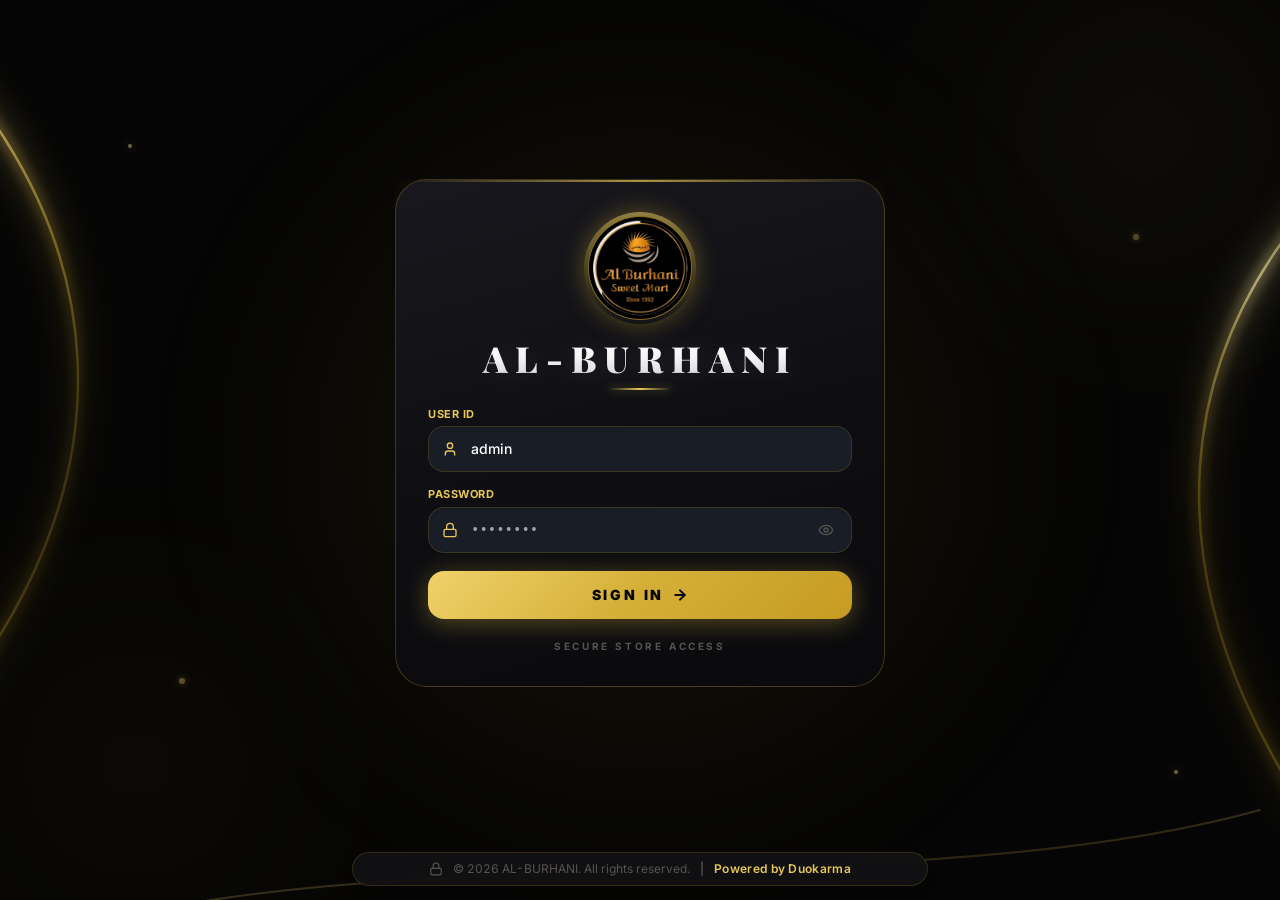
==== index.html @ 2ee2d87a "Updates" ====
<!doctype html>
<html lang="en">
  <head>
    <meta charset="UTF-8" />
    <link rel="icon" type="image/svg+xml" href="./favicon.svg" />
    <link rel="apple-touch-icon" href="./icon-192.png" />
    <link rel="manifest" href="./manifest.webmanifest" />
    <meta name="viewport" content="width=device-width, initial-scale=1.0, maximum-scale=1.0, user-scalable=no, viewport-fit=cover" />
    <meta name="theme-color" content="#FAF8F5" />
    <meta name="apple-mobile-web-app-capable" content="yes" />
    <meta name="mobile-web-app-capable" content="yes" />
    <meta name="apple-mobile-web-app-status-bar-style" content="default" />
    <meta name="apple-mobile-web-app-title" content="AL-BURHANI POS" />
    <meta name="format-detection" content="telephone=no" />
    <title>AL-BURHANI | Sweets & Dry Items - POS & Inventory</title>
    <meta name="description" content="AL-BURHANI Sweets & Dry Items - Premium POS, Barcode Billing, and Stock Management System." />

    <!-- Google Fonts for Luxury Aesthetic -->
    <link rel="preconnect" href="https://fonts.googleapis.com">
    <link rel="preconnect" href="https://fonts.gstatic.com" crossorigin>
    <link href="https://fonts.googleapis.com/css2?family=Cinzel:wght@400;600;700;800&family=Playfair+Display:ital,wght@0,400;0,500;0,600;0,700;1,400;1,500&family=Inter:wght@300;400;500;600;700&family=Jost:wght@300;400;500;600&display=swap" rel="stylesheet">
    <script type="module" crossorigin src="./assets/index-dJ8Uu0gx.js"></script>
    <link rel="stylesheet" crossorigin href="./assets/index-Duu0JN3K.css">
  </head>
  <body class="bg-[#FAF8F5] text-[#1C1917] antialiased selection:bg-[#D4AF37]/30 selection:text-[#1C1917]">
    <div id="root"></div>
  </body>
</html>
---- assets/index-Duu0JN3K.css ----
@import "https://fonts.googleapis.com/css2?family=Inter:wght@300;400;500;600;700;800;900&display=swap";*,:before,:after,::backdrop{--tw-border-spacing-x:0;--tw-border-spacing-y:0;--tw-translate-x:0;--tw-translate-y:0;--tw-rotate:0;--tw-skew-x:0;--tw-skew-y:0;--tw-scale-x:1;--tw-scale-y:1;--tw-pan-x: ;--tw-pan-y: ;--tw-pinch-zoom: ;--tw-scroll-snap-strictness:proximity;--tw-gradient-from-position: ;--tw-gradient-via-position: ;--tw-gradient-to-position: ;--tw-ordinal: ;--tw-slashed-zero: ;--tw-numeric-figure: ;--tw-numeric-spacing: ;--tw-numeric-fraction: ;--tw-ring-inset: ;--tw-ring-offset-width:0px;--tw-ring-offset-color:#fff;--tw-ring-color:#3b82f680;--tw-ring-offset-shadow:0 0 #0000;--tw-ring-shadow:0 0 #0000;--tw-shadow:0 0 #0000;--tw-shadow-colored:0 0 #0000;--tw-blur: ;--tw-brightness: ;--tw-contrast: ;--tw-grayscale: ;--tw-hue-rotate: ;--tw-invert: ;--tw-saturate: ;--tw-sepia: ;--tw-drop-shadow: ;--tw-backdrop-blur: ;--tw-backdrop-brightness: ;--tw-backdrop-contrast: ;--tw-backdrop-grayscale: ;--tw-backdrop-hue-rotate: ;--tw-backdrop-invert: ;--tw-backdrop-opacity: ;--tw-backdrop-saturate: ;--tw-backdrop-sepia: ;--tw-contain-size: ;--tw-contain-layout: ;--tw-contain-paint: ;--tw-contain-style: }*,:before,:after{box-sizing:border-box;border:0 solid #e5e7eb}:before,:after{--tw-content:""}html,:host{-webkit-text-size-adjust:100%;tab-size:4;font-feature-settings:normal;font-variation-settings:normal;-webkit-tap-highlight-color:transparent;font-family:Inter,sans-serif;line-height:1.5}body{line-height:inherit;margin:0}hr{height:0;color:inherit;border-top-width:1px}abbr:where([title]){-webkit-text-decoration:underline dotted;text-decoration:underline dotted}h1,h2,h3,h4,h5,h6{font-size:inherit;font-weight:inherit}a{color:inherit;-webkit-text-decoration:inherit;text-decoration:inherit}b,strong{font-weight:bolder}code,kbd,samp,pre{font-feature-settings:normal;font-variation-settings:normal;font-family:ui-monospace,SFMono-Regular,Menlo,Monaco,Consolas,Liberation Mono,Courier New,monospace;font-size:1em}small{font-size:80%}sub,sup{vertical-align:baseline;font-size:75%;line-height:0;position:relative}sub{bottom:-.25em}sup{top:-.5em}table{text-indent:0;border-color:inherit;border-collapse:collapse}button,input,optgroup,select,textarea{font-feature-settings:inherit;font-variation-settings:inherit;font-family:inherit;font-size:100%;font-weight:inherit;line-height:inherit;letter-spacing:inherit;color:inherit;margin:0;padding:0}button,select{text-transform:none}button,input:where([type=button]),input:where([type=reset]),input:where([type=submit]){-webkit-appearance:button;background-color:#0000;background-image:none}:-moz-focusring{outline:auto}:-moz-ui-invalid{box-shadow:none}progress{vertical-align:baseline}::-webkit-inner-spin-button{height:auto}::-webkit-outer-spin-button{height:auto}[type=search]{-webkit-appearance:textfield;outline-offset:-2px}::-webkit-search-decoration{-webkit-appearance:none}::-webkit-file-upload-button{-webkit-appearance:button;font:inherit}summary{display:list-item}blockquote,dl,dd,h1,h2,h3,h4,h5,h6,hr,figure,p,pre{margin:0}fieldset{margin:0;padding:0}legend{padding:0}ol,ul,menu{margin:0;padding:0;list-style:none}dialog{padding:0}textarea{resize:vertical}input::-moz-placeholder{opacity:1;color:#9ca3af}textarea::-moz-placeholder{opacity:1;color:#9ca3af}input::placeholder,textarea::placeholder{opacity:1;color:#9ca3af}button,[role=button]{cursor:pointer}:disabled{cursor:default}img,svg,video,canvas,audio,iframe,embed,object{vertical-align:middle;display:block}img,video{max-width:100%;height:auto}[hidden]:where(:not([hidden=until-found])){display:none}:root{--lightningcss-light:initial;--lightningcss-dark: ;color-scheme:light;--background:40, 25%, 98%;--secondary:40, 30%, 96%;--card:0, 0%, 100%;--sidebar:0, 0%, 100%;--sidebar-border:43, 40%, 88%;--border:43, 35%, 85%;--foreground:24, 10%, 10%;--text:24, 10%, 10%;--secondary-foreground:24, 5%, 38%;--primary:43, 72%, 46%;--primary-foreground:0, 0%, 100%;--primary-hover:43, 75%, 40%;--accent:43, 72%, 46%;--accent-foreground:0, 0%, 100%;--muted:40, 25%, 95%;--muted-foreground:24, 5%, 45%;--success:152, 69%, 36%;--warning:38, 92%, 45%;--danger:0, 84%, 55%;--gold:#c99a18;--gold-light:#dfb738;--gold-dark:#a67d0c;--gold-muted:#b8962e;--gold-border:#c99a183d}html{height:100%;overflow-x:hidden}body{-webkit-font-smoothing:antialiased;-moz-osx-font-smoothing:grayscale;color:#1c1917;font-variant-numeric:tabular-nums lining-nums;touch-action:manipulation;-webkit-tap-highlight-color:transparent;background-color:#faf8f5;min-height:100dvh;font-family:Inter,system-ui,-apple-system,sans-serif;overflow-x:hidden}@media screen and (width<=768px){:where(input[type=text],input[type=number],input[type=email],input[type=search],select,textarea){font-size:16px!important}}::-webkit-scrollbar{width:6px;height:6px}::-webkit-scrollbar-track{background:#faf8f5}::-webkit-scrollbar-thumb{background:#c99a1847;border-radius:9999px}::-webkit-scrollbar-thumb:hover{background:#c99a1880}:where(input[type=text]:not([data-login-input]),input[type=number]:not([data-login-input]),input[type=email]:not([data-login-input]),input[type=search]:not([data-login-input]),input[type=tel]:not([data-login-input]),select:not([data-login-input]),textarea:not([data-login-input])){color:#1c1917;background:#fff;border:1px solid #c99a1847;border-radius:.75rem;width:100%;padding:.5rem .875rem;transition-property:all;transition-duration:.2s;transition-timing-function:cubic-bezier(.4,0,.2,1)}:where(input,select,textarea).text-white,:where(input,select,textarea)[class*=text-white],:where(input,select,textarea)[class*=bg-black],:where(input,select,textarea)[class*=bg-zinc-9],:where(input,select,textarea)[class*=bg-zinc-8],:where(input,select,textarea)[class*="bg-[#1"],:where(input,select,textarea).\!text-white{color:#fff!important;-webkit-text-fill-color:#fff!important}:where(input,select,textarea).text-stone-900,:where(input,select,textarea)[class*=text-stone],:where(input,select,textarea)[class*=bg-white],:where(input,select,textarea)[class*="bg-[#FAF8F5]"]{color:#1c1917!important;-webkit-text-fill-color:#1c1917!important}input:focus,select:focus,textarea:focus{border-color:#c99a18;outline:none;box-shadow:0 0 0 3px #c99a1829}input::-moz-placeholder{color:#a8a29e}textarea::-moz-placeholder{color:#a8a29e}input::placeholder,textarea::placeholder{color:#a8a29e}.no-spinner::-webkit-outer-spin-button{-webkit-appearance:none;margin:0}.no-spinner::-webkit-inner-spin-button{-webkit-appearance:none;margin:0}.no-spinner{-moz-appearance:textfield}input[data-login-input],.login-input{color:#fff!important;-webkit-text-fill-color:#fff!important;caret-color:#e7c75a!important;background-color:#181d26!important}input[data-login-input]:-webkit-autofill{transition:background-color 5000s ease-in-out;-webkit-text-fill-color:#fff!important;color:#fff!important;caret-color:#e7c75a!important;box-shadow:inset 0 0 0 1000px #181d26!important}input[data-login-input]:-webkit-autofill:hover{transition:background-color 5000s ease-in-out;-webkit-text-fill-color:#fff!important;color:#fff!important;caret-color:#e7c75a!important;box-shadow:inset 0 0 0 1000px #181d26!important}input[data-login-input]:-webkit-autofill:focus{transition:background-color 5000s ease-in-out;-webkit-text-fill-color:#fff!important;color:#fff!important;caret-color:#e7c75a!important;box-shadow:inset 0 0 0 1000px #181d26!important}input[data-login-input]:-webkit-autofill:active{transition:background-color 5000s ease-in-out;-webkit-text-fill-color:#fff!important;color:#fff!important;caret-color:#e7c75a!important;box-shadow:inset 0 0 0 1000px #181d26!important}.login-input:-webkit-autofill{transition:background-color 5000s ease-in-out;-webkit-text-fill-color:#fff!important;color:#fff!important;caret-color:#e7c75a!important;box-shadow:inset 0 0 0 1000px #181d26!important}.login-input:-webkit-autofill:hover{transition:background-color 5000s ease-in-out;-webkit-text-fill-color:#fff!important;color:#fff!important;caret-color:#e7c75a!important;box-shadow:inset 0 0 0 1000px #181d26!important}.login-input:-webkit-autofill:focus{transition:background-color 5000s ease-in-out;-webkit-text-fill-color:#fff!important;color:#fff!important;caret-color:#e7c75a!important;box-shadow:inset 0 0 0 1000px #181d26!important}.login-input:-webkit-autofill:active{transition:background-color 5000s ease-in-out;-webkit-text-fill-color:#fff!important;color:#fff!important;caret-color:#e7c75a!important;box-shadow:inset 0 0 0 1000px #181d26!important}input[data-login-input]::-moz-placeholder{color:#9ca3af!important;-webkit-text-fill-color:#9ca3af!important;opacity:1!important}.login-input::-moz-placeholder{color:#9ca3af!important;-webkit-text-fill-color:#9ca3af!important;opacity:1!important}input[data-login-input]::placeholder,.login-input::placeholder{color:#9ca3af!important;-webkit-text-fill-color:#9ca3af!important;opacity:1!important}.pointer-events-none{pointer-events:none}.pointer-events-auto{pointer-events:auto}.visible{visibility:visible}.collapse{visibility:collapse}.static{position:static}.fixed{position:fixed}.absolute{position:absolute}.relative{position:relative}.sticky{position:sticky}.inset-0{inset:0}.inset-x-0{left:0;right:0}.inset-y-0{top:0;bottom:0}.-bottom-36{bottom:-9rem}.-left-36{left:-9rem}.-right-1\.5{right:-.375rem}.-right-2{right:-.5rem}.-right-36{right:-9rem}.-top-1\.5{top:-.375rem}.-top-36{top:-9rem}.bottom-0{bottom:0}.bottom-2{bottom:.5rem}.bottom-\[14\%\]{bottom:14%}.bottom-\[24\%\]{bottom:24%}.left-0{left:0}.left-1\/2{left:50%}.left-2\.5{left:.625rem}.left-3{left:.75rem}.left-3\.5{left:.875rem}.left-\[10\%\]{left:10%}.left-\[14\%\]{left:14%}.right-0{right:0}.right-1{right:.25rem}.right-1\.5{right:.375rem}.right-2{right:.5rem}.right-2\.5{right:.625rem}.right-3\.5{right:.875rem}.right-4{right:1rem}.right-\[11\%\]{right:11%}.right-\[8\%\]{right:8%}.top-0{top:0}.top-1\.5{top:.375rem}.top-1\/2{top:50%}.top-3\.5{top:.875rem}.top-4{top:1rem}.top-\[16\%\]{top:16%}.top-\[26\%\]{top:26%}.top-full{top:100%}.z-0{z-index:0}.z-10{z-index:10}.z-20{z-index:20}.z-30{z-index:30}.z-40{z-index:40}.z-50{z-index:50}.col-span-12{grid-column:span 12/span 12}.col-span-4{grid-column:span 4/span 4}.col-span-full{grid-column:1/-1}.mx-1{margin-left:.25rem;margin-right:.25rem}.mx-auto{margin-left:auto;margin-right:auto}.my-0\.5{margin-top:.125rem;margin-bottom:.125rem}.my-1{margin-top:.25rem;margin-bottom:.25rem}.my-1\.5{margin-top:.375rem;margin-bottom:.375rem}.my-6{margin-top:1.5rem;margin-bottom:1.5rem}.my-auto{margin-top:auto;margin-bottom:auto}.mb-0\.5{margin-bottom:.125rem}.mb-1{margin-bottom:.25rem}.mb-1\.5{margin-bottom:.375rem}.mb-2{margin-bottom:.5rem}.mb-3{margin-bottom:.75rem}.mb-3\.5{margin-bottom:.875rem}.mb-4{margin-bottom:1rem}.ml-1{margin-left:.25rem}.ml-1\.5{margin-left:.375rem}.ml-auto{margin-left:auto}.mr-1{margin-right:.25rem}.mt-0\.5{margin-top:.125rem}.mt-1{margin-top:.25rem}.mt-1\.5{margin-top:.375rem}.mt-2{margin-top:.5rem}.mt-2\.5{margin-top:.625rem}.mt-3{margin-top:.75rem}.mt-4{margin-top:1rem}.mt-5{margin-top:1.25rem}.line-clamp-2{-webkit-line-clamp:2;-webkit-box-orient:vertical;display:-webkit-box;overflow:hidden}.block{display:block}.inline-block{display:inline-block}.inline{display:inline}.flex{display:flex}.inline-flex{display:inline-flex}.table{display:table}.grid{display:grid}.hidden{display:none}.h-1{height:.25rem}.h-1\.5{height:.375rem}.h-10{height:2.5rem}.h-12{height:3rem}.h-14{height:3.5rem}.h-16{height:4rem}.h-2{height:.5rem}.h-2\.5{height:.625rem}.h-24{height:6rem}.h-3{height:.75rem}.h-3\.5{height:.875rem}.h-4{height:1rem}.h-40{height:10rem}.h-48{height:12rem}.h-5{height:1.25rem}.h-6{height:1.5rem}.h-60{height:15rem}.h-7{height:1.75rem}.h-8{height:2rem}.h-9{height:2.25rem}.h-\[1\.5px\]{height:1.5px}.h-\[100dvh\]{height:100dvh}.h-\[15px\]{height:15px}.h-\[560px\]{height:560px}.h-\[720px\]{height:720px}.h-full{height:100%}.h-screen{height:100vh}.max-h-40{max-height:10rem}.max-h-48{max-height:12rem}.max-h-60{max-height:15rem}.max-h-\[30px\]{max-height:30px}.max-h-\[460px\]{max-height:460px}.max-h-\[46px\]{max-height:46px}.max-h-\[500px\]{max-height:500px}.max-h-\[64px\]{max-height:64px}.max-h-\[75vh\]{max-height:75vh}.max-h-\[80vh\]{max-height:80vh}.max-h-\[85dvh\]{max-height:85dvh}.max-h-\[85vh\]{max-height:85vh}.max-h-\[90vh\]{max-height:90vh}.max-h-\[92dvh\]{max-height:92dvh}.max-h-\[92vh\]{max-height:92vh}.max-h-\[96dvh\]{max-height:96dvh}.min-h-0{min-height:0}.min-h-\[140px\]{min-height:140px}.min-h-\[160px\]{min-height:160px}.min-h-\[260px\]{min-height:260px}.min-h-\[44px\]{min-height:44px}.min-h-\[48px\]{min-height:48px}.w-1{width:.25rem}.w-1\.5{width:.375rem}.w-10{width:2.5rem}.w-11{width:2.75rem}.w-12{width:3rem}.w-14{width:3.5rem}.w-16{width:4rem}.w-2{width:.5rem}.w-2\.5{width:.625rem}.w-20{width:5rem}.w-24{width:6rem}.w-3{width:.75rem}.w-3\.5{width:.875rem}.w-36{width:9rem}.w-4{width:1rem}.w-5{width:1.25rem}.w-52{width:13rem}.w-6{width:1.5rem}.w-64{width:16rem}.w-7{width:1.75rem}.w-72{width:18rem}.w-8{width:2rem}.w-9{width:2.25rem}.w-\[190mm\]{width:190mm}.w-\[230px\]{width:230px}.w-\[260px\]{width:260px}.w-\[300px\]{width:300px}.w-\[48mm\]{width:48mm}.w-\[560px\]{width:560px}.w-\[720px\]{width:720px}.w-\[72mm\]{width:72mm}.w-\[72px\]{width:72px}.w-fit{width:fit-content}.w-full{width:100%}.w-screen{width:100vw}.min-w-0{min-width:0}.min-w-\[15px\]{min-width:15px}.min-w-\[200px\]{min-width:200px}.min-w-\[44px\]{min-width:44px}.max-w-2xl{max-width:42rem}.max-w-4xl{max-width:56rem}.max-w-5xl{max-width:64rem}.max-w-7xl{max-width:80rem}.max-w-\[110px\]{max-width:110px}.max-w-\[130px\]{max-width:130px}.max-w-\[150px\]{max-width:150px}.max-w-\[190mm\]{max-width:190mm}.max-w-\[200px\]{max-width:200px}.max-w-\[220px\]{max-width:220px}.max-w-\[460px\]{max-width:460px}.max-w-\[48mm\]{max-width:48mm}.max-w-\[72mm\]{max-width:72mm}.max-w-full{max-width:100%}.max-w-lg{max-width:32rem}.max-w-md{max-width:28rem}.max-w-sm{max-width:24rem}.max-w-xl{max-width:36rem}.max-w-xs{max-width:20rem}.flex-1{flex:1}.shrink-0{flex-shrink:0}.border-collapse{border-collapse:collapse}.-translate-x-1\/2{--tw-translate-x:-50%;transform:translate(var(--tw-translate-x), var(--tw-translate-y)) rotate(var(--tw-rotate)) skewX(var(--tw-skew-x)) skewY(var(--tw-skew-y)) scaleX(var(--tw-scale-x)) scaleY(var(--tw-scale-y))}.-translate-x-full{--tw-translate-x:-100%;transform:translate(var(--tw-translate-x), var(--tw-translate-y)) rotate(var(--tw-rotate)) skewX(var(--tw-skew-x)) skewY(var(--tw-skew-y)) scaleX(var(--tw-scale-x)) scaleY(var(--tw-scale-y))}.-translate-y-1\/2{--tw-translate-y:-50%;transform:translate(var(--tw-translate-x), var(--tw-translate-y)) rotate(var(--tw-rotate)) skewX(var(--tw-skew-x)) skewY(var(--tw-skew-y)) scaleX(var(--tw-scale-x)) scaleY(var(--tw-scale-y))}.translate-x-0{--tw-translate-x:0px;transform:translate(var(--tw-translate-x), var(--tw-translate-y)) rotate(var(--tw-rotate)) skewX(var(--tw-skew-x)) skewY(var(--tw-skew-y)) scaleX(var(--tw-scale-x)) scaleY(var(--tw-scale-y))}.transform{transform:translate(var(--tw-translate-x), var(--tw-translate-y)) rotate(var(--tw-rotate)) skewX(var(--tw-skew-x)) skewY(var(--tw-skew-y)) scaleX(var(--tw-scale-x)) scaleY(var(--tw-scale-y))}@keyframes bounce{0%,to{animation-timing-function:cubic-bezier(.8,0,1,1);transform:translateY(-25%)}50%{animation-timing-function:cubic-bezier(0,0,.2,1);transform:none}}.animate-bounce{animation:1s infinite bounce}@keyframes ping{75%,to{opacity:0;transform:scale(2)}}.animate-ping{animation:1s cubic-bezier(0,0,.2,1) infinite ping}@keyframes pulse{50%{opacity:.5}}.animate-pulse{animation:2s cubic-bezier(.4,0,.6,1) infinite pulse}@keyframes spin{to{transform:rotate(360deg)}}.animate-spin{animation:1s linear infinite spin}.cursor-pointer{cursor:pointer}.cursor-text{cursor:text}.select-none{-webkit-user-select:none;user-select:none}.select-all{-webkit-user-select:all;user-select:all}.resize{resize:both}.list-disc{list-style-type:disc}.break-inside-avoid{-moz-column-break-inside:avoid;break-inside:avoid}.grid-cols-1{grid-template-columns:repeat(1,minmax(0,1fr))}.grid-cols-12{grid-template-columns:repeat(12,minmax(0,1fr))}.grid-cols-2{grid-template-columns:repeat(2,minmax(0,1fr))}.grid-cols-3{grid-template-columns:repeat(3,minmax(0,1fr))}.grid-cols-4{grid-template-columns:repeat(4,minmax(0,1fr))}.grid-cols-5{grid-template-columns:repeat(5,minmax(0,1fr))}.grid-cols-7{grid-template-columns:repeat(7,minmax(0,1fr))}.flex-col{flex-direction:column}.flex-wrap{flex-wrap:wrap}.flex-nowrap{flex-wrap:nowrap}.items-start{align-items:flex-start}.items-end{align-items:flex-end}.items-center{align-items:center}.items-baseline{align-items:baseline}.items-stretch{align-items:stretch}.justify-start{justify-content:flex-start}.justify-end{justify-content:flex-end}.justify-center{justify-content:center}.justify-between{justify-content:space-between}.justify-around{justify-content:space-around}.gap-0\.5{gap:.125rem}.gap-1{gap:.25rem}.gap-1\.5{gap:.375rem}.gap-2{gap:.5rem}.gap-2\.5{gap:.625rem}.gap-3{gap:.75rem}.gap-3\.5{gap:.875rem}.gap-4{gap:1rem}.gap-5{gap:1.25rem}.gap-8{gap:2rem}.gap-x-2\.5{-moz-column-gap:.625rem;column-gap:.625rem}.gap-y-1\.5{row-gap:.375rem}.space-y-0\.5>:not([hidden])~:not([hidden]){--tw-space-y-reverse:0;margin-top:calc(.125rem * calc(1 - var(--tw-space-y-reverse)));margin-bottom:calc(.125rem * var(--tw-space-y-reverse))}.space-y-1>:not([hidden])~:not([hidden]){--tw-space-y-reverse:0;margin-top:calc(.25rem * calc(1 - var(--tw-space-y-reverse)));margin-bottom:calc(.25rem * var(--tw-space-y-reverse))}.space-y-1\.5>:not([hidden])~:not([hidden]){--tw-space-y-reverse:0;margin-top:calc(.375rem * calc(1 - var(--tw-space-y-reverse)));margin-bottom:calc(.375rem * var(--tw-space-y-reverse))}.space-y-2>:not([hidden])~:not([hidden]){--tw-space-y-reverse:0;margin-top:calc(.5rem * calc(1 - var(--tw-space-y-reverse)));margin-bottom:calc(.5rem * var(--tw-space-y-reverse))}.space-y-2\.5>:not([hidden])~:not([hidden]){--tw-space-y-reverse:0;margin-top:calc(.625rem * calc(1 - var(--tw-space-y-reverse)));margin-bottom:calc(.625rem * var(--tw-space-y-reverse))}.space-y-3>:not([hidden])~:not([hidden]){--tw-space-y-reverse:0;margin-top:calc(.75rem * calc(1 - var(--tw-space-y-reverse)));margin-bottom:calc(.75rem * var(--tw-space-y-reverse))}.space-y-3\.5>:not([hidden])~:not([hidden]){--tw-space-y-reverse:0;margin-top:calc(.875rem * calc(1 - var(--tw-space-y-reverse)));margin-bottom:calc(.875rem * var(--tw-space-y-reverse))}.space-y-4>:not([hidden])~:not([hidden]){--tw-space-y-reverse:0;margin-top:calc(1rem * calc(1 - var(--tw-space-y-reverse)));margin-bottom:calc(1rem * var(--tw-space-y-reverse))}.space-y-5>:not([hidden])~:not([hidden]){--tw-space-y-reverse:0;margin-top:calc(1.25rem * calc(1 - var(--tw-space-y-reverse)));margin-bottom:calc(1.25rem * var(--tw-space-y-reverse))}.space-y-6>:not([hidden])~:not([hidden]){--tw-space-y-reverse:0;margin-top:calc(1.5rem * calc(1 - var(--tw-space-y-reverse)));margin-bottom:calc(1.5rem * var(--tw-space-y-reverse))}.divide-y>:not([hidden])~:not([hidden]){--tw-divide-y-reverse:0;border-top-width:calc(1px * calc(1 - var(--tw-divide-y-reverse)));border-bottom-width:calc(1px * var(--tw-divide-y-reverse))}.divide-\[\#E8DEC8\]>:not([hidden])~:not([hidden]){--tw-divide-opacity:1;border-color:rgb(232 222 200/var(--tw-divide-opacity,1))}.divide-\[\#E8DEC8\]\/60>:not([hidden])~:not([hidden]){border-color:#e8dec899}.divide-\[\#F0EBE0\]>:not([hidden])~:not([hidden]){--tw-divide-opacity:1;border-color:rgb(240 235 224/var(--tw-divide-opacity,1))}.divide-black\/30>:not([hidden])~:not([hidden]){border-color:#0000004d}.divide-stone-100>:not([hidden])~:not([hidden]){--tw-divide-opacity:1;border-color:rgb(245 245 244/var(--tw-divide-opacity,1))}.divide-stone-200>:not([hidden])~:not([hidden]){--tw-divide-opacity:1;border-color:rgb(231 229 228/var(--tw-divide-opacity,1))}.self-stretch{align-self:stretch}.overflow-hidden{overflow:hidden}.overflow-x-auto{overflow-x:auto}.overflow-y-auto{overflow-y:auto}.truncate{text-overflow:ellipsis;white-space:nowrap;overflow:hidden}.whitespace-nowrap{white-space:nowrap}.break-words{overflow-wrap:break-word}.break-all{word-break:break-all}.rounded{border-radius:.25rem}.rounded-2xl{border-radius:1rem}.rounded-\[24px\]{border-radius:24px}.rounded-full{border-radius:9999px}.rounded-lg{border-radius:.5rem}.rounded-md{border-radius:.375rem}.rounded-xl{border-radius:.75rem}.border{border-width:1px}.border-2{border-width:2px}.border-b{border-bottom-width:1px}.border-b-2{border-bottom-width:2px}.border-r{border-right-width:1px}.border-t{border-top-width:1px}.border-t-2{border-top-width:2px}.border-dashed{border-style:dashed}.border-dotted{border-style:dotted}.\!border-white\/\[0\.12\]{border-color:#ffffff1f!important}.border-\[\#B8860B\]{--tw-border-opacity:1;border-color:rgb(184 134 11/var(--tw-border-opacity,1))}.border-\[\#C99A18\]{--tw-border-opacity:1;border-color:rgb(201 154 24/var(--tw-border-opacity,1))}.border-\[\#C99A18\]\/30{border-color:#c99a184d}.border-\[\#C99A18\]\/40{border-color:#c99a1866}.border-\[\#C99A18\]\/50{border-color:#c99a1880}.border-\[\#D4AF37\]{--tw-border-opacity:1;border-color:rgb(212 175 55/var(--tw-border-opacity,1))}.border-\[\#D4AF37\]\/20{border-color:#d4af3733}.border-\[\#D4AF37\]\/25{border-color:#d4af3740}.border-\[\#D4AF37\]\/30{border-color:#d4af374d}.border-\[\#D4AF37\]\/35{border-color:#d4af3759}.border-\[\#D4AF37\]\/40{border-color:#d4af3766}.border-\[\#D4AF37\]\/50{border-color:#d4af3780}.border-\[\#D4AF37\]\/60{border-color:#d4af3799}.border-\[\#E8DEC8\]{--tw-border-opacity:1;border-color:rgb(232 222 200/var(--tw-border-opacity,1))}.border-\[\#F0EBE0\]{--tw-border-opacity:1;border-color:rgb(240 235 224/var(--tw-border-opacity,1))}.border-\[\#F5F2EB\]{--tw-border-opacity:1;border-color:rgb(245 242 235/var(--tw-border-opacity,1))}.border-amber-200{--tw-border-opacity:1;border-color:rgb(253 230 138/var(--tw-border-opacity,1))}.border-amber-300{--tw-border-opacity:1;border-color:rgb(252 211 77/var(--tw-border-opacity,1))}.border-amber-400{--tw-border-opacity:1;border-color:rgb(251 191 36/var(--tw-border-opacity,1))}.border-amber-500{--tw-border-opacity:1;border-color:rgb(245 158 11/var(--tw-border-opacity,1))}.border-amber-500\/25{border-color:#f59e0b40}.border-amber-500\/30{border-color:#f59e0b4d}.border-amber-500\/40{border-color:#f59e0b66}.border-black{--tw-border-opacity:1;border-color:rgb(0 0 0/var(--tw-border-opacity,1))}.border-black\/20{border-color:#0003}.border-blue-200{--tw-border-opacity:1;border-color:rgb(191 219 254/var(--tw-border-opacity,1))}.border-blue-300{--tw-border-opacity:1;border-color:rgb(147 197 253/var(--tw-border-opacity,1))}.border-blue-500\/25{border-color:#3b82f640}.border-cyan-200{--tw-border-opacity:1;border-color:rgb(165 243 252/var(--tw-border-opacity,1))}.border-emerald-200{--tw-border-opacity:1;border-color:rgb(167 243 208/var(--tw-border-opacity,1))}.border-emerald-300{--tw-border-opacity:1;border-color:rgb(110 231 183/var(--tw-border-opacity,1))}.border-emerald-500\/25{border-color:#10b98140}.border-emerald-500\/30{border-color:#10b9814d}.border-emerald-500\/40{border-color:#10b98166}.border-gray-400{--tw-border-opacity:1;border-color:rgb(156 163 175/var(--tw-border-opacity,1))}.border-indigo-300{--tw-border-opacity:1;border-color:rgb(165 180 252/var(--tw-border-opacity,1))}.border-purple-200{--tw-border-opacity:1;border-color:rgb(233 213 255/var(--tw-border-opacity,1))}.border-purple-300{--tw-border-opacity:1;border-color:rgb(216 180 254/var(--tw-border-opacity,1))}.border-purple-500\/25{border-color:#a855f740}.border-red-500{--tw-border-opacity:1;border-color:rgb(239 68 68/var(--tw-border-opacity,1))}.border-red-500\/30{border-color:#ef44444d}.border-red-500\/35{border-color:#ef444459}.border-red-500\/40{border-color:#ef444466}.border-rose-100{--tw-border-opacity:1;border-color:rgb(255 228 230/var(--tw-border-opacity,1))}.border-rose-200{--tw-border-opacity:1;border-color:rgb(254 205 211/var(--tw-border-opacity,1))}.border-rose-400{--tw-border-opacity:1;border-color:rgb(251 113 133/var(--tw-border-opacity,1))}.border-rose-500\/25{border-color:#f43f5e40}.border-rose-500\/30{border-color:#f43f5e4d}.border-stone-200{--tw-border-opacity:1;border-color:rgb(231 229 228/var(--tw-border-opacity,1))}.border-stone-300{--tw-border-opacity:1;border-color:rgb(214 211 209/var(--tw-border-opacity,1))}.border-stone-400{--tw-border-opacity:1;border-color:rgb(168 162 158/var(--tw-border-opacity,1))}.border-stone-800{--tw-border-opacity:1;border-color:rgb(41 37 36/var(--tw-border-opacity,1))}.border-transparent{border-color:#0000}.border-white\/10{border-color:#ffffff1a}.border-white\/5{border-color:#ffffff0d}.border-white\/\[0\.04\]{border-color:#ffffff0a}.border-white\/\[0\.06\]{border-color:#ffffff0f}.border-white\/\[0\.08\]{border-color:#ffffff14}.border-white\/\[0\.1\]{border-color:#ffffff1a}.border-t-transparent{border-top-color:#0000}.\!bg-\[\#181D26\]{--tw-bg-opacity:1!important;background-color:rgb(24 29 38/var(--tw-bg-opacity,1))!important}.bg-\[\#050505\]{--tw-bg-opacity:1;background-color:rgb(5 5 5/var(--tw-bg-opacity,1))}.bg-\[\#0A0A0A\]{--tw-bg-opacity:1;background-color:rgb(10 10 10/var(--tw-bg-opacity,1))}.bg-\[\#0E0E0E\]{--tw-bg-opacity:1;background-color:rgb(14 14 14/var(--tw-bg-opacity,1))}.bg-\[\#121214\]{--tw-bg-opacity:1;background-color:rgb(18 18 20/var(--tw-bg-opacity,1))}.bg-\[\#121215\]\/90{background-color:#121215e6}.bg-\[\#141417\]{--tw-bg-opacity:1;background-color:rgb(20 20 23/var(--tw-bg-opacity,1))}.bg-\[\#161619\]{--tw-bg-opacity:1;background-color:rgb(22 22 25/var(--tw-bg-opacity,1))}.bg-\[\#1a1a1f\]{--tw-bg-opacity:1;background-color:rgb(26 26 31/var(--tw-bg-opacity,1))}.bg-\[\#B8860B\]{--tw-bg-opacity:1;background-color:rgb(184 134 11/var(--tw-bg-opacity,1))}.bg-\[\#C99A18\]{--tw-bg-opacity:1;background-color:rgb(201 154 24/var(--tw-bg-opacity,1))}.bg-\[\#C99A18\]\/15{background-color:#c99a1826}.bg-\[\#D4AF37\]{--tw-bg-opacity:1;background-color:rgb(212 175 55/var(--tw-bg-opacity,1))}.bg-\[\#D4AF37\]\/10{background-color:#d4af371a}.bg-\[\#D4AF37\]\/15{background-color:#d4af3726}.bg-\[\#D4AF37\]\/20{background-color:#d4af3733}.bg-\[\#D4AF37\]\/5{background-color:#d4af370d}.bg-\[\#F0D16A\]{--tw-bg-opacity:1;background-color:rgb(240 209 106/var(--tw-bg-opacity,1))}.bg-\[\#FAF8F5\]{--tw-bg-opacity:1;background-color:rgb(250 248 245/var(--tw-bg-opacity,1))}.bg-\[\#FBF7EE\]{--tw-bg-opacity:1;background-color:rgb(251 247 238/var(--tw-bg-opacity,1))}.bg-\[\#FDFBF7\]{--tw-bg-opacity:1;background-color:rgb(253 251 247/var(--tw-bg-opacity,1))}.bg-\[\#FFF0AA\]{--tw-bg-opacity:1;background-color:rgb(255 240 170/var(--tw-bg-opacity,1))}.bg-amber-100{--tw-bg-opacity:1;background-color:rgb(254 243 199/var(--tw-bg-opacity,1))}.bg-amber-50{--tw-bg-opacity:1;background-color:rgb(255 251 235/var(--tw-bg-opacity,1))}.bg-amber-50\/20{background-color:#fffbeb33}.bg-amber-50\/50{background-color:#fffbeb80}.bg-amber-50\/60{background-color:#fffbeb99}.bg-amber-50\/80{background-color:#fffbebcc}.bg-amber-500{--tw-bg-opacity:1;background-color:rgb(245 158 11/var(--tw-bg-opacity,1))}.bg-amber-500\/10{background-color:#f59e0b1a}.bg-amber-500\/15{background-color:#f59e0b26}.bg-amber-500\/20{background-color:#f59e0b33}.bg-amber-950\/60{background-color:#451a0399}.bg-black\/40{background-color:#0006}.bg-black\/50{background-color:#00000080}.bg-black\/60{background-color:#0009}.bg-black\/70{background-color:#000000b3}.bg-black\/80{background-color:#000c}.bg-blue-50{--tw-bg-opacity:1;background-color:rgb(239 246 255/var(--tw-bg-opacity,1))}.bg-blue-50\/20{background-color:#eff6ff33}.bg-blue-500{--tw-bg-opacity:1;background-color:rgb(59 130 246/var(--tw-bg-opacity,1))}.bg-blue-500\/15{background-color:#3b82f626}.bg-blue-500\/20{background-color:#3b82f633}.bg-blue-500\/5{background-color:#3b82f60d}.bg-cyan-50{--tw-bg-opacity:1;background-color:rgb(236 254 255/var(--tw-bg-opacity,1))}.bg-emerald-100{--tw-bg-opacity:1;background-color:rgb(209 250 229/var(--tw-bg-opacity,1))}.bg-emerald-400{--tw-bg-opacity:1;background-color:rgb(52 211 153/var(--tw-bg-opacity,1))}.bg-emerald-50{--tw-bg-opacity:1;background-color:rgb(236 253 245/var(--tw-bg-opacity,1))}.bg-emerald-50\/50{background-color:#ecfdf580}.bg-emerald-500{--tw-bg-opacity:1;background-color:rgb(16 185 129/var(--tw-bg-opacity,1))}.bg-emerald-500\/10{background-color:#10b9811a}.bg-emerald-500\/15{background-color:#10b98126}.bg-emerald-500\/20{background-color:#10b98133}.bg-emerald-500\/5{background-color:#10b9810d}.bg-emerald-600{--tw-bg-opacity:1;background-color:rgb(5 150 105/var(--tw-bg-opacity,1))}.bg-emerald-700{--tw-bg-opacity:1;background-color:rgb(4 120 87/var(--tw-bg-opacity,1))}.bg-emerald-950\/70{background-color:#022c22b3}.bg-gray-100{--tw-bg-opacity:1;background-color:rgb(243 244 246/var(--tw-bg-opacity,1))}.bg-indigo-50{--tw-bg-opacity:1;background-color:rgb(238 242 255/var(--tw-bg-opacity,1))}.bg-indigo-600{--tw-bg-opacity:1;background-color:rgb(79 70 229/var(--tw-bg-opacity,1))}.bg-purple-50{--tw-bg-opacity:1;background-color:rgb(250 245 255/var(--tw-bg-opacity,1))}.bg-purple-50\/50{background-color:#faf5ff80}.bg-purple-500{--tw-bg-opacity:1;background-color:rgb(168 85 247/var(--tw-bg-opacity,1))}.bg-purple-500\/15{background-color:#a855f726}.bg-purple-500\/20{background-color:#a855f733}.bg-purple-500\/5{background-color:#a855f70d}.bg-red-500\/10{background-color:#ef44441a}.bg-red-500\/15{background-color:#ef444426}.bg-red-500\/20{background-color:#ef444433}.bg-red-950\/20{background-color:#450a0a33}.bg-red-950\/60{background-color:#450a0a99}.bg-red-950\/70{background-color:#450a0ab3}.bg-rose-100{--tw-bg-opacity:1;background-color:rgb(255 228 230/var(--tw-bg-opacity,1))}.bg-rose-50{--tw-bg-opacity:1;background-color:rgb(255 241 242/var(--tw-bg-opacity,1))}.bg-rose-50\/20{background-color:#fff1f233}.bg-rose-50\/30{background-color:#fff1f24d}.bg-rose-50\/50{background-color:#fff1f280}.bg-rose-500{--tw-bg-opacity:1;background-color:rgb(244 63 94/var(--tw-bg-opacity,1))}.bg-rose-500\/10{background-color:#f43f5e1a}.bg-rose-500\/15{background-color:#f43f5e26}.bg-rose-600{--tw-bg-opacity:1;background-color:rgb(225 29 72/var(--tw-bg-opacity,1))}.bg-stone-100{--tw-bg-opacity:1;background-color:rgb(245 245 244/var(--tw-bg-opacity,1))}.bg-stone-400{--tw-bg-opacity:1;background-color:rgb(168 162 158/var(--tw-bg-opacity,1))}.bg-stone-50{--tw-bg-opacity:1;background-color:rgb(250 250 249/var(--tw-bg-opacity,1))}.bg-stone-50\/50{background-color:#fafaf980}.bg-stone-700{--tw-bg-opacity:1;background-color:rgb(68 64 60/var(--tw-bg-opacity,1))}.bg-stone-900{--tw-bg-opacity:1;background-color:rgb(28 25 23/var(--tw-bg-opacity,1))}.bg-stone-900\/50{background-color:#1c191780}.bg-stone-900\/60{background-color:#1c191799}.bg-stone-900\/75{background-color:#1c1917bf}.bg-stone-900\/90{background-color:#1c1917e6}.bg-transparent{background-color:#0000}.bg-white{--tw-bg-opacity:1;background-color:rgb(255 255 255/var(--tw-bg-opacity,1))}.bg-white\/5{background-color:#ffffff0d}.bg-white\/95{background-color:#fffffff2}.bg-white\/\[0\.01\]{background-color:#ffffff03}.bg-white\/\[0\.02\]{background-color:#ffffff05}.bg-white\/\[0\.03\]{background-color:#ffffff08}.bg-white\/\[0\.04\]{background-color:#ffffff0a}.bg-white\/\[0\.06\]{background-color:#ffffff0f}.bg-white\/\[0\.08\]{background-color:#ffffff14}.bg-gradient-to-b{background-image:linear-gradient(to bottom, var(--tw-gradient-stops))}.bg-gradient-to-r{background-image:linear-gradient(to right, var(--tw-gradient-stops))}.from-\[\#D4AF37\]{--tw-gradient-from:#d4af37 var(--tw-gradient-from-position);--tw-gradient-to:#d4af3700 var(--tw-gradient-to-position);--tw-gradient-stops:var(--tw-gradient-from), var(--tw-gradient-to)}.from-\[\#E7C75A\]\/60{--tw-gradient-from:#e7c75a99 var(--tw-gradient-from-position);--tw-gradient-to:#e7c75a00 var(--tw-gradient-to-position);--tw-gradient-stops:var(--tw-gradient-from), var(--tw-gradient-to)}.from-\[\#FAF8F5\]{--tw-gradient-from:#faf8f5 var(--tw-gradient-from-position);--tw-gradient-to:#faf8f500 var(--tw-gradient-to-position);--tw-gradient-stops:var(--tw-gradient-from), var(--tw-gradient-to)}.from-\[\#FBF7EE\]{--tw-gradient-from:#fbf7ee var(--tw-gradient-from-position);--tw-gradient-to:#fbf7ee00 var(--tw-gradient-to-position);--tw-gradient-stops:var(--tw-gradient-from), var(--tw-gradient-to)}.from-black{--tw-gradient-from:#000 var(--tw-gradient-from-position);--tw-gradient-to:#0000 var(--tw-gradient-to-position);--tw-gradient-stops:var(--tw-gradient-from), var(--tw-gradient-to)}.from-transparent{--tw-gradient-from:transparent var(--tw-gradient-from-position);--tw-gradient-to:#0000 var(--tw-gradient-to-position);--tw-gradient-stops:var(--tw-gradient-from), var(--tw-gradient-to)}.from-white{--tw-gradient-from:#fff var(--tw-gradient-from-position);--tw-gradient-to:#fff0 var(--tw-gradient-to-position);--tw-gradient-stops:var(--tw-gradient-from), var(--tw-gradient-to)}.via-\[\#161616\]{--tw-gradient-to:#16161600 var(--tw-gradient-to-position);--tw-gradient-stops:var(--tw-gradient-from), #161616 var(--tw-gradient-via-position), var(--tw-gradient-to)}.via-\[\#D4AF37\]\/30{--tw-gradient-to:#d4af3700 var(--tw-gradient-to-position);--tw-gradient-stops:var(--tw-gradient-from), #d4af374d var(--tw-gradient-via-position), var(--tw-gradient-to)}.via-\[\#E7C75A\]{--tw-gradient-to:#e7c75a00 var(--tw-gradient-to-position);--tw-gradient-stops:var(--tw-gradient-from), #e7c75a var(--tw-gradient-via-position), var(--tw-gradient-to)}.via-\[\#E7C75A\]\/70{--tw-gradient-to:#e7c75a00 var(--tw-gradient-to-position);--tw-gradient-stops:var(--tw-gradient-from), #e7c75ab3 var(--tw-gradient-via-position), var(--tw-gradient-to)}.via-\[\#FFFDF5\]{--tw-gradient-to:#fffdf500 var(--tw-gradient-to-position);--tw-gradient-stops:var(--tw-gradient-from), #fffdf5 var(--tw-gradient-via-position), var(--tw-gradient-to)}.via-zinc-100{--tw-gradient-to:#f4f4f500 var(--tw-gradient-to-position);--tw-gradient-stops:var(--tw-gradient-from), #f4f4f5 var(--tw-gradient-via-position), var(--tw-gradient-to)}.to-\[\#B8860B\]{--tw-gradient-to:#b8860b var(--tw-gradient-to-position)}.to-\[\#F5EED9\]{--tw-gradient-to:#f5eed9 var(--tw-gradient-to-position)}.to-\[\#FAF8F5\]{--tw-gradient-to:#faf8f5 var(--tw-gradient-to-position)}.to-black{--tw-gradient-to:#000 var(--tw-gradient-to-position)}.to-transparent{--tw-gradient-to:transparent var(--tw-gradient-to-position)}.to-zinc-300{--tw-gradient-to:#d4d4d8 var(--tw-gradient-to-position)}.bg-clip-text{-webkit-background-clip:text;background-clip:text}.stroke-1{stroke-width:1px}.stroke-\[1\.75\]{stroke-width:1.75px}.stroke-\[2\.5\]{stroke-width:2.5px}.stroke-\[2\]{stroke-width:2px}.stroke-\[3\]{stroke-width:3px}.object-contain{-o-object-fit:contain;object-fit:contain}.p-0{padding:0}.p-0\.5{padding:.125rem}.p-1{padding:.25rem}.p-1\.5{padding:.375rem}.p-12{padding:3rem}.p-2{padding:.5rem}.p-2\.5{padding:.625rem}.p-3{padding:.75rem}.p-3\.5{padding:.875rem}.p-4{padding:1rem}.p-5{padding:1.25rem}.p-6{padding:1.5rem}.p-8{padding:2rem}.px-0{padding-left:0;padding-right:0}.px-0\.5{padding-left:.125rem;padding-right:.125rem}.px-1{padding-left:.25rem;padding-right:.25rem}.px-1\.5{padding-left:.375rem;padding-right:.375rem}.px-2{padding-left:.5rem;padding-right:.5rem}.px-2\.5{padding-left:.625rem;padding-right:.625rem}.px-3{padding-left:.75rem;padding-right:.75rem}.px-3\.5{padding-left:.875rem;padding-right:.875rem}.px-4{padding-left:1rem;padding-right:1rem}.px-5{padding-left:1.25rem;padding-right:1.25rem}.px-6{padding-left:1.5rem;padding-right:1.5rem}.py-0\.5{padding-top:.125rem;padding-bottom:.125rem}.py-1{padding-top:.25rem;padding-bottom:.25rem}.py-1\.5{padding-top:.375rem;padding-bottom:.375rem}.py-12{padding-top:3rem;padding-bottom:3rem}.py-14{padding-top:3.5rem;padding-bottom:3.5rem}.py-2{padding-top:.5rem;padding-bottom:.5rem}.py-2\.5{padding-top:.625rem;padding-bottom:.625rem}.py-3{padding-top:.75rem;padding-bottom:.75rem}.py-3\.5{padding-top:.875rem;padding-bottom:.875rem}.py-4{padding-top:1rem;padding-bottom:1rem}.py-6{padding-top:1.5rem;padding-bottom:1.5rem}.py-8{padding-top:2rem;padding-bottom:2rem}.pb-0\.5{padding-bottom:.125rem}.pb-1{padding-bottom:.25rem}.pb-1\.5{padding-bottom:.375rem}.pb-12{padding-bottom:3rem}.pb-16{padding-bottom:4rem}.pb-2{padding-bottom:.5rem}.pb-2\.5{padding-bottom:.625rem}.pb-3{padding-bottom:.75rem}.pb-4{padding-bottom:1rem}.pb-\[calc\(3\.5rem\+env\(safe-area-inset-bottom\,0px\)\)\]{padding-bottom:calc(3.5rem + env(safe-area-inset-bottom,0px))}.pb-\[calc\(4\.5rem\+env\(safe-area-inset-bottom\,0px\)\)\]{padding-bottom:calc(4.5rem + env(safe-area-inset-bottom,0px))}.pl-0\.5{padding-left:.125rem}.pl-2{padding-left:.5rem}.pl-4{padding-left:1rem}.pl-8{padding-left:2rem}.pl-9{padding-left:2.25rem}.pr-0\.5{padding-right:.125rem}.pr-1{padding-right:.25rem}.pr-16{padding-right:4rem}.pr-2{padding-right:.5rem}.pr-3{padding-right:.75rem}.pr-7{padding-right:1.75rem}.pr-8{padding-right:2rem}.pt-0\.5{padding-top:.125rem}.pt-1{padding-top:.25rem}.pt-1\.5{padding-top:.375rem}.pt-10{padding-top:2.5rem}.pt-2{padding-top:.5rem}.pt-3{padding-top:.75rem}.pt-4{padding-top:1rem}.text-left{text-align:left}.text-center{text-align:center}.text-right{text-align:right}.align-top{vertical-align:top}.font-mono{font-family:ui-monospace,SFMono-Regular,Menlo,Monaco,Consolas,Liberation Mono,Courier New,monospace}.font-sans{font-family:Inter,sans-serif}.font-serif{font-family:Playfair Display,Georgia,serif}.text-2xl{font-size:1.5rem;line-height:2rem}.text-3xl{font-size:1.875rem;line-height:2.25rem}.text-\[10px\]{font-size:10px}.text-\[11px\]{font-size:11px}.text-\[6\.5px\]{font-size:6.5px}.text-\[6px\]{font-size:6px}.text-\[7\.5px\]{font-size:7.5px}.text-\[7px\]{font-size:7px}.text-\[8\.5px\]{font-size:8.5px}.text-\[8px\]{font-size:8px}.text-\[9\.5px\]{font-size:9.5px}.text-\[9px\]{font-size:9px}.text-base{font-size:1rem;line-height:1.5rem}.text-lg{font-size:1.125rem;line-height:1.75rem}.text-sm{font-size:.875rem;line-height:1.25rem}.text-xl{font-size:1.25rem;line-height:1.75rem}.text-xs{font-size:.75rem;line-height:1rem}.font-black{font-weight:900}.font-bold{font-weight:700}.font-extrabold{font-weight:800}.font-medium{font-weight:500}.font-normal{font-weight:400}.font-semibold{font-weight:600}.uppercase{text-transform:uppercase}.normal-case{text-transform:none}.italic{font-style:italic}.tabular-nums{--tw-numeric-spacing:tabular-nums;font-variant-numeric:var(--tw-ordinal) var(--tw-slashed-zero) var(--tw-numeric-figure) var(--tw-numeric-spacing) var(--tw-numeric-fraction)}.leading-none{line-height:1}.leading-normal{line-height:1.5}.leading-relaxed{line-height:1.625}.leading-snug{line-height:1.375}.leading-tight{line-height:1.25}.tracking-\[0\.16em\]{letter-spacing:.16em}.tracking-\[0\.18em\]{letter-spacing:.18em}.tracking-\[0\.22em\]{letter-spacing:.22em}.tracking-\[0\.26em\]{letter-spacing:.26em}.tracking-\[0\.2em\]{letter-spacing:.2em}.tracking-tight{letter-spacing:-.025em}.tracking-wide{letter-spacing:.025em}.tracking-wider{letter-spacing:.05em}.tracking-widest{letter-spacing:.1em}.\!text-white{--tw-text-opacity:1!important;color:rgb(255 255 255/var(--tw-text-opacity,1))!important}.text-\[\#080808\]{--tw-text-opacity:1;color:rgb(8 8 8/var(--tw-text-opacity,1))}.text-\[\#1C1917\]{--tw-text-opacity:1;color:rgb(28 25 23/var(--tw-text-opacity,1))}.text-\[\#8C6D15\]{--tw-text-opacity:1;color:rgb(140 109 21/var(--tw-text-opacity,1))}.text-\[\#A67D0C\]{--tw-text-opacity:1;color:rgb(166 125 12/var(--tw-text-opacity,1))}.text-\[\#B8860B\]{--tw-text-opacity:1;color:rgb(184 134 11/var(--tw-text-opacity,1))}.text-\[\#C5A85A\]{--tw-text-opacity:1;color:rgb(197 168 90/var(--tw-text-opacity,1))}.text-\[\#C99A18\]{--tw-text-opacity:1;color:rgb(201 154 24/var(--tw-text-opacity,1))}.text-\[\#D4AF37\]{--tw-text-opacity:1;color:rgb(212 175 55/var(--tw-text-opacity,1))}.text-\[\#E7C75A\]{--tw-text-opacity:1;color:rgb(231 199 90/var(--tw-text-opacity,1))}.text-\[\#F5F5F5\]{--tw-text-opacity:1;color:rgb(245 245 245/var(--tw-text-opacity,1))}.text-amber-200{--tw-text-opacity:1;color:rgb(253 230 138/var(--tw-text-opacity,1))}.text-amber-300\/80{color:#fcd34dcc}.text-amber-400{--tw-text-opacity:1;color:rgb(251 191 36/var(--tw-text-opacity,1))}.text-amber-600{--tw-text-opacity:1;color:rgb(217 119 6/var(--tw-text-opacity,1))}.text-amber-700{--tw-text-opacity:1;color:rgb(180 83 9/var(--tw-text-opacity,1))}.text-amber-800{--tw-text-opacity:1;color:rgb(146 64 14/var(--tw-text-opacity,1))}.text-amber-900{--tw-text-opacity:1;color:rgb(120 53 15/var(--tw-text-opacity,1))}.text-black{--tw-text-opacity:1;color:rgb(0 0 0/var(--tw-text-opacity,1))}.text-black\/70{color:#000000b3}.text-blue-400{--tw-text-opacity:1;color:rgb(96 165 250/var(--tw-text-opacity,1))}.text-blue-600{--tw-text-opacity:1;color:rgb(37 99 235/var(--tw-text-opacity,1))}.text-blue-700{--tw-text-opacity:1;color:rgb(29 78 216/var(--tw-text-opacity,1))}.text-blue-800{--tw-text-opacity:1;color:rgb(30 64 175/var(--tw-text-opacity,1))}.text-blue-900{--tw-text-opacity:1;color:rgb(30 58 138/var(--tw-text-opacity,1))}.text-cyan-700{--tw-text-opacity:1;color:rgb(14 116 144/var(--tw-text-opacity,1))}.text-emerald-200{--tw-text-opacity:1;color:rgb(167 243 208/var(--tw-text-opacity,1))}.text-emerald-400{--tw-text-opacity:1;color:rgb(52 211 153/var(--tw-text-opacity,1))}.text-emerald-600{--tw-text-opacity:1;color:rgb(5 150 105/var(--tw-text-opacity,1))}.text-emerald-700{--tw-text-opacity:1;color:rgb(4 120 87/var(--tw-text-opacity,1))}.text-emerald-800{--tw-text-opacity:1;color:rgb(6 95 70/var(--tw-text-opacity,1))}.text-emerald-900{--tw-text-opacity:1;color:rgb(6 78 59/var(--tw-text-opacity,1))}.text-gray-300{--tw-text-opacity:1;color:rgb(209 213 219/var(--tw-text-opacity,1))}.text-gray-400{--tw-text-opacity:1;color:rgb(156 163 175/var(--tw-text-opacity,1))}.text-gray-500{--tw-text-opacity:1;color:rgb(107 114 128/var(--tw-text-opacity,1))}.text-gray-600{--tw-text-opacity:1;color:rgb(75 85 99/var(--tw-text-opacity,1))}.text-gray-700{--tw-text-opacity:1;color:rgb(55 65 81/var(--tw-text-opacity,1))}.text-gray-800{--tw-text-opacity:1;color:rgb(31 41 55/var(--tw-text-opacity,1))}.text-indigo-800{--tw-text-opacity:1;color:rgb(55 48 163/var(--tw-text-opacity,1))}.text-purple-400{--tw-text-opacity:1;color:rgb(192 132 252/var(--tw-text-opacity,1))}.text-purple-600{--tw-text-opacity:1;color:rgb(147 51 234/var(--tw-text-opacity,1))}.text-purple-700{--tw-text-opacity:1;color:rgb(126 34 206/var(--tw-text-opacity,1))}.text-purple-800{--tw-text-opacity:1;color:rgb(107 33 168/var(--tw-text-opacity,1))}.text-purple-900{--tw-text-opacity:1;color:rgb(88 28 135/var(--tw-text-opacity,1))}.text-red-200{--tw-text-opacity:1;color:rgb(254 202 202/var(--tw-text-opacity,1))}.text-red-300{--tw-text-opacity:1;color:rgb(252 165 165/var(--tw-text-opacity,1))}.text-red-300\/80{color:#fca5a5cc}.text-red-400{--tw-text-opacity:1;color:rgb(248 113 113/var(--tw-text-opacity,1))}.text-rose-500{--tw-text-opacity:1;color:rgb(244 63 94/var(--tw-text-opacity,1))}.text-rose-600{--tw-text-opacity:1;color:rgb(225 29 72/var(--tw-text-opacity,1))}.text-rose-700{--tw-text-opacity:1;color:rgb(190 18 60/var(--tw-text-opacity,1))}.text-rose-800{--tw-text-opacity:1;color:rgb(159 18 57/var(--tw-text-opacity,1))}.text-rose-900{--tw-text-opacity:1;color:rgb(136 19 55/var(--tw-text-opacity,1))}.text-stone-300{--tw-text-opacity:1;color:rgb(214 211 209/var(--tw-text-opacity,1))}.text-stone-400{--tw-text-opacity:1;color:rgb(168 162 158/var(--tw-text-opacity,1))}.text-stone-500{--tw-text-opacity:1;color:rgb(120 113 108/var(--tw-text-opacity,1))}.text-stone-600{--tw-text-opacity:1;color:rgb(87 83 78/var(--tw-text-opacity,1))}.text-stone-700{--tw-text-opacity:1;color:rgb(68 64 60/var(--tw-text-opacity,1))}.text-stone-800{--tw-text-opacity:1;color:rgb(41 37 36/var(--tw-text-opacity,1))}.text-stone-900{--tw-text-opacity:1;color:rgb(28 25 23/var(--tw-text-opacity,1))}.text-stone-950{--tw-text-opacity:1;color:rgb(12 10 9/var(--tw-text-opacity,1))}.text-transparent{color:#0000}.text-white{--tw-text-opacity:1;color:rgb(255 255 255/var(--tw-text-opacity,1))}.text-zinc-300{--tw-text-opacity:1;color:rgb(212 212 216/var(--tw-text-opacity,1))}.text-zinc-400{--tw-text-opacity:1;color:rgb(161 161 170/var(--tw-text-opacity,1))}.text-zinc-500{--tw-text-opacity:1;color:rgb(113 113 122/var(--tw-text-opacity,1))}.text-zinc-600{--tw-text-opacity:1;color:rgb(82 82 91/var(--tw-text-opacity,1))}.underline{text-decoration-line:underline}.antialiased{-webkit-font-smoothing:antialiased;-moz-osx-font-smoothing:grayscale}.placeholder-stone-400::placeholder{--tw-placeholder-opacity:1;color:rgb(168 162 158/var(--tw-placeholder-opacity,1))}.opacity-30{opacity:.3}.opacity-35{opacity:.35}.opacity-40{opacity:.4}.opacity-60{opacity:.6}.opacity-75{opacity:.75}.opacity-\[0\.035\]{opacity:.035}.shadow{--tw-shadow:0 1px 3px 0 #0000001a, 0 1px 2px -1px #0000001a;--tw-shadow-colored:0 1px 3px 0 var(--tw-shadow-color), 0 1px 2px -1px var(--tw-shadow-color);box-shadow:var(--tw-ring-offset-shadow,0 0 #0000), var(--tw-ring-shadow,0 0 #0000), var(--tw-shadow)}.shadow-2xl{--tw-shadow:0 25px 50px -12px #00000040;--tw-shadow-colored:0 25px 50px -12px var(--tw-shadow-color);box-shadow:var(--tw-ring-offset-shadow,0 0 #0000), var(--tw-ring-shadow,0 0 #0000), var(--tw-shadow)}.shadow-\[0_-2px_10px_rgba\(0\,0\,0\,0\.05\)\]{--tw-shadow:0 -2px 10px #0000000d;--tw-shadow-colored:0 -2px 10px var(--tw-shadow-color);box-shadow:var(--tw-ring-offset-shadow,0 0 #0000), var(--tw-ring-shadow,0 0 #0000), var(--tw-shadow)}.shadow-\[0_0_10px_rgba\(201\,154\,24\,0\.25\)\]{--tw-shadow:0 0 10px #c99a1840;--tw-shadow-colored:0 0 10px var(--tw-shadow-color);box-shadow:var(--tw-ring-offset-shadow,0 0 #0000), var(--tw-ring-shadow,0 0 #0000), var(--tw-shadow)}.shadow-\[0_0_24px_rgba\(212\,175\,55\,0\.38\)\]{--tw-shadow:0 0 24px #d4af3761;--tw-shadow-colored:0 0 24px var(--tw-shadow-color);box-shadow:var(--tw-ring-offset-shadow,0 0 #0000), var(--tw-ring-shadow,0 0 #0000), var(--tw-shadow)}.shadow-\[0_0_6px_\#D4AF37\]{--tw-shadow:0 0 6px #d4af37;--tw-shadow-colored:0 0 6px var(--tw-shadow-color);box-shadow:var(--tw-ring-offset-shadow,0 0 #0000), var(--tw-ring-shadow,0 0 #0000), var(--tw-shadow)}.shadow-\[0_0_6px_rgba\(201\,154\,24\,0\.6\)\]{--tw-shadow:0 0 6px #c99a1899;--tw-shadow-colored:0 0 6px var(--tw-shadow-color);box-shadow:var(--tw-ring-offset-shadow,0 0 #0000), var(--tw-ring-shadow,0 0 #0000), var(--tw-shadow)}.shadow-\[0_0_8px_\#D4AF37\]{--tw-shadow:0 0 8px #d4af37;--tw-shadow-colored:0 0 8px var(--tw-shadow-color);box-shadow:var(--tw-ring-offset-shadow,0 0 #0000), var(--tw-ring-shadow,0 0 #0000), var(--tw-shadow)}.shadow-\[0_0_8px_rgba\(201\,154\,24\,0\.2\)\]{--tw-shadow:0 0 8px #c99a1833;--tw-shadow-colored:0 0 8px var(--tw-shadow-color);box-shadow:var(--tw-ring-offset-shadow,0 0 #0000), var(--tw-ring-shadow,0 0 #0000), var(--tw-shadow)}.shadow-\[0_0_8px_rgba\(231\,199\,90\,0\.4\)\]{--tw-shadow:0 0 8px #e7c75a66;--tw-shadow-colored:0 0 8px var(--tw-shadow-color);box-shadow:var(--tw-ring-offset-shadow,0 0 #0000), var(--tw-ring-shadow,0 0 #0000), var(--tw-shadow)}.shadow-\[0_1px_3px_rgba\(0\,0\,0\,0\.02\)\]{--tw-shadow:0 1px 3px #00000005;--tw-shadow-colored:0 1px 3px var(--tw-shadow-color);box-shadow:var(--tw-ring-offset-shadow,0 0 #0000), var(--tw-ring-shadow,0 0 #0000), var(--tw-shadow)}.shadow-\[0_20px_60px_rgba\(0\,0\,0\,0\.9\)\]{--tw-shadow:0 20px 60px #000000e6;--tw-shadow-colored:0 20px 60px var(--tw-shadow-color);box-shadow:var(--tw-ring-offset-shadow,0 0 #0000), var(--tw-ring-shadow,0 0 #0000), var(--tw-shadow)}.shadow-\[0_22px_75px_-15px_rgba\(0\,0\,0\,0\.95\)\,0_0_45px_-10px_rgba\(212\,175\,55\,0\.14\)\]{--tw-shadow:0 22px 75px -15px #000000f2,0 0 45px -10px #d4af3724;--tw-shadow-colored:0 22px 75px -15px var(--tw-shadow-color), 0 0 45px -10px var(--tw-shadow-color);box-shadow:var(--tw-ring-offset-shadow,0 0 #0000), var(--tw-ring-shadow,0 0 #0000), var(--tw-shadow)}.shadow-\[0_24px_64px_rgba\(0\,0\,0\,0\.9\)\]{--tw-shadow:0 24px 64px #000000e6;--tw-shadow-colored:0 24px 64px var(--tw-shadow-color);box-shadow:var(--tw-ring-offset-shadow,0 0 #0000), var(--tw-ring-shadow,0 0 #0000), var(--tw-shadow)}.shadow-\[0_2px_10px_rgba\(0\,0\,0\,0\.03\)\]{--tw-shadow:0 2px 10px #00000008;--tw-shadow-colored:0 2px 10px var(--tw-shadow-color);box-shadow:var(--tw-ring-offset-shadow,0 0 #0000), var(--tw-ring-shadow,0 0 #0000), var(--tw-shadow)}.shadow-\[0_4px_20px_rgba\(212\,175\,55\,0\.5\)\]{--tw-shadow:0 4px 20px #d4af3780;--tw-shadow-colored:0 4px 20px var(--tw-shadow-color);box-shadow:var(--tw-ring-offset-shadow,0 0 #0000), var(--tw-ring-shadow,0 0 #0000), var(--tw-shadow)}.shadow-\[0_4px_24px_rgba\(212\,175\,55\,0\.38\)\]{--tw-shadow:0 4px 24px #d4af3761;--tw-shadow-colored:0 4px 24px var(--tw-shadow-color);box-shadow:var(--tw-ring-offset-shadow,0 0 #0000), var(--tw-ring-shadow,0 0 #0000), var(--tw-shadow)}.shadow-inner{--tw-shadow:inset 0 2px 4px 0 #0000000d;--tw-shadow-colored:inset 0 2px 4px 0 var(--tw-shadow-color);box-shadow:var(--tw-ring-offset-shadow,0 0 #0000), var(--tw-ring-shadow,0 0 #0000), var(--tw-shadow)}.shadow-lg{--tw-shadow:0 10px 15px -3px #0000001a, 0 4px 6px -4px #0000001a;--tw-shadow-colored:0 10px 15px -3px var(--tw-shadow-color), 0 4px 6px -4px var(--tw-shadow-color);box-shadow:var(--tw-ring-offset-shadow,0 0 #0000), var(--tw-ring-shadow,0 0 #0000), var(--tw-shadow)}.shadow-md{--tw-shadow:0 4px 6px -1px #0000001a, 0 2px 4px -2px #0000001a;--tw-shadow-colored:0 4px 6px -1px var(--tw-shadow-color), 0 2px 4px -2px var(--tw-shadow-color);box-shadow:var(--tw-ring-offset-shadow,0 0 #0000), var(--tw-ring-shadow,0 0 #0000), var(--tw-shadow)}.shadow-sm{--tw-shadow:0 1px 2px 0 #0000000d;--tw-shadow-colored:0 1px 2px 0 var(--tw-shadow-color);box-shadow:var(--tw-ring-offset-shadow,0 0 #0000), var(--tw-ring-shadow,0 0 #0000), var(--tw-shadow)}.shadow-xl{--tw-shadow:0 20px 25px -5px #0000001a, 0 8px 10px -6px #0000001a;--tw-shadow-colored:0 20px 25px -5px var(--tw-shadow-color), 0 8px 10px -6px var(--tw-shadow-color);box-shadow:var(--tw-ring-offset-shadow,0 0 #0000), var(--tw-ring-shadow,0 0 #0000), var(--tw-shadow)}.ring-1{--tw-ring-offset-shadow:var(--tw-ring-inset) 0 0 0 var(--tw-ring-offset-width) var(--tw-ring-offset-color);--tw-ring-shadow:var(--tw-ring-inset) 0 0 0 calc(1px + var(--tw-ring-offset-width)) var(--tw-ring-color);box-shadow:var(--tw-ring-offset-shadow), var(--tw-ring-shadow), var(--tw-shadow,0 0 #0000)}.ring-2{--tw-ring-offset-shadow:var(--tw-ring-inset) 0 0 0 var(--tw-ring-offset-width) var(--tw-ring-offset-color);--tw-ring-shadow:var(--tw-ring-inset) 0 0 0 calc(2px + var(--tw-ring-offset-width)) var(--tw-ring-color);box-shadow:var(--tw-ring-offset-shadow), var(--tw-ring-shadow), var(--tw-shadow,0 0 #0000)}.ring-\[\#C99A18\]\/20{--tw-ring-color:#c99a1833}.ring-\[\#C99A18\]\/30{--tw-ring-color:#c99a184d}.ring-rose-300{--tw-ring-opacity:1;--tw-ring-color:rgb(253 164 175/var(--tw-ring-opacity,1))}.blur{--tw-blur:blur(8px);filter:var(--tw-blur) var(--tw-brightness) var(--tw-contrast) var(--tw-grayscale) var(--tw-hue-rotate) var(--tw-invert) var(--tw-saturate) var(--tw-sepia) var(--tw-drop-shadow)}.drop-shadow-\[0_2px_12px_rgba\(255\,255\,255\,0\.1\)\]{--tw-drop-shadow:drop-shadow(0 2px 12px #ffffff1a);filter:var(--tw-blur) var(--tw-brightness) var(--tw-contrast) var(--tw-grayscale) var(--tw-hue-rotate) var(--tw-invert) var(--tw-saturate) var(--tw-sepia) var(--tw-drop-shadow)}.drop-shadow-sm{--tw-drop-shadow:drop-shadow(0 1px 1px #0000000d);filter:var(--tw-blur) var(--tw-brightness) var(--tw-contrast) var(--tw-grayscale) var(--tw-hue-rotate) var(--tw-invert) var(--tw-saturate) var(--tw-sepia) var(--tw-drop-shadow)}.filter{filter:var(--tw-blur) var(--tw-brightness) var(--tw-contrast) var(--tw-grayscale) var(--tw-hue-rotate) var(--tw-invert) var(--tw-saturate) var(--tw-sepia) var(--tw-drop-shadow)}.backdrop-blur-2xl{--tw-backdrop-blur:blur(40px);-webkit-backdrop-filter:var(--tw-backdrop-blur) var(--tw-backdrop-brightness) var(--tw-backdrop-contrast) var(--tw-backdrop-grayscale) var(--tw-backdrop-hue-rotate) var(--tw-backdrop-invert) var(--tw-backdrop-opacity) var(--tw-backdrop-saturate) var(--tw-backdrop-sepia);backdrop-filter:var(--tw-backdrop-blur) var(--tw-backdrop-brightness) var(--tw-backdrop-contrast) var(--tw-backdrop-grayscale) var(--tw-backdrop-hue-rotate) var(--tw-backdrop-invert) var(--tw-backdrop-opacity) var(--tw-backdrop-saturate) var(--tw-backdrop-sepia)}.backdrop-blur-md{--tw-backdrop-blur:blur(12px);-webkit-backdrop-filter:var(--tw-backdrop-blur) var(--tw-backdrop-brightness) var(--tw-backdrop-contrast) var(--tw-backdrop-grayscale) var(--tw-backdrop-hue-rotate) var(--tw-backdrop-invert) var(--tw-backdrop-opacity) var(--tw-backdrop-saturate) var(--tw-backdrop-sepia);backdrop-filter:var(--tw-backdrop-blur) var(--tw-backdrop-brightness) var(--tw-backdrop-contrast) var(--tw-backdrop-grayscale) var(--tw-backdrop-hue-rotate) var(--tw-backdrop-invert) var(--tw-backdrop-opacity) var(--tw-backdrop-saturate) var(--tw-backdrop-sepia)}.backdrop-blur-sm{--tw-backdrop-blur:blur(4px);-webkit-backdrop-filter:var(--tw-backdrop-blur) var(--tw-backdrop-brightness) var(--tw-backdrop-contrast) var(--tw-backdrop-grayscale) var(--tw-backdrop-hue-rotate) var(--tw-backdrop-invert) var(--tw-backdrop-opacity) var(--tw-backdrop-saturate) var(--tw-backdrop-sepia);backdrop-filter:var(--tw-backdrop-blur) var(--tw-backdrop-brightness) var(--tw-backdrop-contrast) var(--tw-backdrop-grayscale) var(--tw-backdrop-hue-rotate) var(--tw-backdrop-invert) var(--tw-backdrop-opacity) var(--tw-backdrop-saturate) var(--tw-backdrop-sepia)}.transition-all{transition-property:all;transition-duration:.15s;transition-timing-function:cubic-bezier(.4,0,.2,1)}.transition-colors{transition-property:color,background-color,border-color,text-decoration-color,fill,stroke;transition-duration:.15s;transition-timing-function:cubic-bezier(.4,0,.2,1)}.transition-opacity{transition-property:opacity;transition-duration:.15s;transition-timing-function:cubic-bezier(.4,0,.2,1)}.transition-transform{transition-property:transform;transition-duration:.15s;transition-timing-function:cubic-bezier(.4,0,.2,1)}.duration-150{transition-duration:.15s}.duration-200{transition-duration:.2s}.ease-in-out{transition-timing-function:cubic-bezier(.4,0,.2,1)}.liquid-glass{-webkit-backdrop-filter:blur(24px)saturate(180%);background:#fffffff0;border:1px solid #c99a1838;box-shadow:0 10px 30px #c99a1814,0 2px 6px #00000008}.ten-card{background:#fff;border:1px solid #c99a1838;border-radius:1rem;box-shadow:0 4px 20px #00000008,0 1px 3px #00000005}.btn-gold{text-shadow:0 1px 2px #0003;cursor:pointer;background:linear-gradient(135deg,#d4af37 0%,#b8860b 100%);border:1px solid #ffffff4d;border-radius:.75rem;justify-content:center;align-items:center;gap:.5rem;padding:.625rem 1.25rem;font-size:.875rem;font-weight:700;transition:all .2s;display:inline-flex;box-shadow:0 4px 14px #b8860b4d;color:#fff!important}.btn-gold:hover{background:linear-gradient(135deg,#dfb738 0%,#c99a18 100%);transform:translateY(-1px);box-shadow:0 6px 20px #b8860b73}.btn-gold:active{transform:translateY(0)}.btn-dark{cursor:pointer;background:#fff;border:1px solid #c99a1840;border-radius:.75rem;justify-content:center;align-items:center;gap:.5rem;padding:.625rem 1.25rem;font-size:.875rem;font-weight:600;transition:all .2s;display:inline-flex;box-shadow:0 2px 6px #00000008;color:#1c1917!important}.btn-dark:hover{background:#fdfbf7;border-color:#c99a18;color:#a67d0c!important}.bg-\[\#121214\]{background-color:#fff!important;border-color:#c99a1833!important;box-shadow:0 2px 10px #00000008!important}.bg-black\/50,.bg-black\/60,.bg-black\/70,.bg-black\/80{background-color:#1c191773!important}.border-white\/\[0\.08\],.border-white\/\[0\.06\],.border-white\/\[0\.1\],.border-white\/\[0\.12\],.border-white\/\[0\.14\],.\!border-white\/\[0\.12\]{border-color:#c99a1833!important}.\!text-white:not(.btn-gold,.btn-gold *,.bg-emerald-500 *,.bg-rose-500 *,.bg-amber-500 *),.text-white:not(.btn-gold,.btn-gold *,.bg-emerald-500 *,.bg-rose-500 *,.bg-amber-500 *){color:#1c1917!important}.text-zinc-400,.text-zinc-500{color:#57534e!important}.text-zinc-300{color:#292524!important}.text-zinc-600{color:#78716c!important}@media print{@page{size:portrait;margin:0}*,:before,:after{transition:none!important;animation:none!important}html,body,#root,#root>div,main{color:#000!important;background:#fff!important;width:100%!important;height:auto!important;min-height:0!important;max-height:none!important;margin:0!important;padding:0!important;display:block!important;position:static!important;overflow:visible!important}.fixed.inset-0,[role=dialog]{background:0 0!important;height:auto!important;max-height:none!important;margin:0!important;padding:0!important;display:block!important;position:static!important;overflow:visible!important}body *{visibility:hidden}header,nav,aside,button,input,select,textarea,.print\:hidden{display:none!important}#thermal-receipt,#thermal-receipt *{visibility:visible!important;color:#000!important;-webkit-print-color-adjust:exact!important;print-color-adjust:exact!important;background:#fff!important}#thermal-receipt{color:#000!important;width:72mm!important;max-width:72mm!important;box-shadow:none!important;z-index:99999999!important;page-break-inside:avoid!important;-moz-column-break-inside:avoid!important;break-inside:avoid!important;background:#fff!important;border:none!important;margin:0!important;padding:1.5mm 2.5mm!important;font-family:-apple-system,BlinkMacSystemFont,Segoe UI,Roboto,Helvetica,Arial,sans-serif!important;font-weight:600!important;display:block!important;position:fixed!important;top:0!important;left:0!important}#barcode-sticker-print,#barcode-sticker-print *{visibility:visible!important}#barcode-sticker-print{color:#000!important;width:50mm!important;box-shadow:none!important;z-index:999999!important;page-break-inside:avoid!important;background:#fff!important;border:none!important;margin:0!important;padding:2mm!important;display:block!important;position:fixed!important;top:0!important;left:0!important}#label-studio-print-sheet,#label-studio-print-sheet *{visibility:visible!important}#label-studio-print-sheet{color:#000!important;width:210mm!important;box-shadow:none!important;z-index:999999!important;page-break-inside:auto!important;background:#fff!important;border:none!important;margin:0!important;padding:0!important;display:block!important;position:absolute!important;top:0!important;left:0!important}.a4-label-page{box-sizing:border-box!important;color:#000!important;page-break-after:always!important;-moz-column-break-after:page!important;break-after:page!important;page-break-inside:avoid!important;-moz-column-break-inside:avoid!important;break-inside:avoid!important;background:#fff!important;border:none!important;width:210mm!important;height:297mm!important;min-height:297mm!important;max-height:297mm!important;margin:0!important;overflow:hidden!important}.a4-label-page:last-child{page-break-after:auto!important;-moz-column-break-after:auto!important;break-after:auto!important}}#label-studio-print-sheet{display:none}.no-scrollbar{-ms-overflow-style:none;scrollbar-width:none}.no-scrollbar::-webkit-scrollbar{display:none}@keyframes fade-in{0%{opacity:0;transform:translateY(-4px)}to{opacity:1;transform:translateY(0)}}.animate-fade-in{animation:.2s forwards fade-in}.custom-scrollbar::-webkit-scrollbar{width:5px;height:5px}.custom-scrollbar::-webkit-scrollbar-track{background:0 0}.custom-scrollbar::-webkit-scrollbar-thumb{background:#c99a1838;border-radius:9999px}.custom-scrollbar::-webkit-scrollbar-thumb:hover{background:#c99a1873}.hover\:text-white:hover:where(input,select,textarea){color:#fff!important;-webkit-text-fill-color:#fff!important}.hover\:text-stone-900:hover:where(input,select,textarea),.group:hover .group-hover\:text-stone-900:where(input,select,textarea){color:#1c1917!important;-webkit-text-fill-color:#1c1917!important}.selection\:bg-\[\#D4AF37\]\/30 ::selection{background-color:#d4af374d}.selection\:text-\[\#1C1917\] ::selection{--tw-text-opacity:1;color:rgb(28 25 23/var(--tw-text-opacity,1))}.selection\:bg-\[\#D4AF37\]\/30::selection{background-color:#d4af374d}.selection\:text-\[\#1C1917\]::selection{--tw-text-opacity:1;color:rgb(28 25 23/var(--tw-text-opacity,1))}.placeholder\:\!text-zinc-400::placeholder{--tw-text-opacity:1!important;color:rgb(161 161 170/var(--tw-text-opacity,1))!important}.placeholder\:text-stone-400::placeholder{--tw-text-opacity:1;color:rgb(168 162 158/var(--tw-text-opacity,1))}.placeholder\:text-zinc-500::placeholder{--tw-text-opacity:1;color:rgb(113 113 122/var(--tw-text-opacity,1))}.placeholder\:\!opacity-90::placeholder{opacity:.9!important}.placeholder\:\!text-zinc-400::placeholder{color:#57534e!important}.placeholder\:text-zinc-500::placeholder{color:#57534e!important}.last\:border-none:last-child{border-style:none}.focus-within\:border-emerald-600:focus-within{--tw-border-opacity:1;border-color:rgb(5 150 105/var(--tw-border-opacity,1))}.focus-within\:ring-2:focus-within{--tw-ring-offset-shadow:var(--tw-ring-inset) 0 0 0 var(--tw-ring-offset-width) var(--tw-ring-offset-color);--tw-ring-shadow:var(--tw-ring-inset) 0 0 0 calc(2px + var(--tw-ring-offset-width)) var(--tw-ring-color);box-shadow:var(--tw-ring-offset-shadow), var(--tw-ring-shadow), var(--tw-shadow,0 0 #0000)}.focus-within\:ring-emerald-600\/20:focus-within{--tw-ring-color:#05966933}.hover\:scale-105:hover{--tw-scale-x:1.05;--tw-scale-y:1.05;transform:translate(var(--tw-translate-x), var(--tw-translate-y)) rotate(var(--tw-rotate)) skewX(var(--tw-skew-x)) skewY(var(--tw-skew-y)) scaleX(var(--tw-scale-x)) scaleY(var(--tw-scale-y))}.hover\:scale-\[1\.008\]:hover{--tw-scale-x:1.008;--tw-scale-y:1.008;transform:translate(var(--tw-translate-x), var(--tw-translate-y)) rotate(var(--tw-rotate)) skewX(var(--tw-skew-x)) skewY(var(--tw-skew-y)) scaleX(var(--tw-scale-x)) scaleY(var(--tw-scale-y))}.hover\:border-\[\#B8860B\]\/40:hover{border-color:#b8860b66}.hover\:border-\[\#C99A18\]:hover{--tw-border-opacity:1;border-color:rgb(201 154 24/var(--tw-border-opacity,1))}.hover\:border-\[\#C99A18\]\/60:hover{border-color:#c99a1899}.hover\:border-\[\#D4AF37\]:hover{--tw-border-opacity:1;border-color:rgb(212 175 55/var(--tw-border-opacity,1))}.hover\:border-\[\#D4AF37\]\/30:hover{border-color:#d4af374d}.hover\:border-\[\#D4AF37\]\/50:hover{border-color:#d4af3780}.hover\:border-\[\#D4AF37\]\/60:hover{border-color:#d4af3799}.hover\:border-\[\#E8DEC8\]:hover{--tw-border-opacity:1;border-color:rgb(232 222 200/var(--tw-border-opacity,1))}.hover\:border-amber-200:hover{--tw-border-opacity:1;border-color:rgb(253 230 138/var(--tw-border-opacity,1))}.hover\:border-amber-400:hover{--tw-border-opacity:1;border-color:rgb(251 191 36/var(--tw-border-opacity,1))}.hover\:border-blue-400:hover{--tw-border-opacity:1;border-color:rgb(96 165 250/var(--tw-border-opacity,1))}.hover\:border-emerald-200:hover{--tw-border-opacity:1;border-color:rgb(167 243 208/var(--tw-border-opacity,1))}.hover\:border-red-200:hover{--tw-border-opacity:1;border-color:rgb(254 202 202/var(--tw-border-opacity,1))}.hover\:border-rose-200:hover{--tw-border-opacity:1;border-color:rgb(254 205 211/var(--tw-border-opacity,1))}.hover\:border-rose-400:hover{--tw-border-opacity:1;border-color:rgb(251 113 133/var(--tw-border-opacity,1))}.hover\:border-stone-400:hover{--tw-border-opacity:1;border-color:rgb(168 162 158/var(--tw-border-opacity,1))}.hover\:bg-\[\#18181C\]:hover{--tw-bg-opacity:1;background-color:rgb(24 24 28/var(--tw-bg-opacity,1))}.hover\:bg-\[\#1A1A1F\]:hover{--tw-bg-opacity:1;background-color:rgb(26 26 31/var(--tw-bg-opacity,1))}.hover\:bg-\[\#996F09\]:hover{--tw-bg-opacity:1;background-color:rgb(153 111 9/var(--tw-bg-opacity,1))}.hover\:bg-\[\#A67D0C\]:hover{--tw-bg-opacity:1;background-color:rgb(166 125 12/var(--tw-bg-opacity,1))}.hover\:bg-\[\#D4AF37\]:hover{--tw-bg-opacity:1;background-color:rgb(212 175 55/var(--tw-bg-opacity,1))}.hover\:bg-\[\#D4AF37\]\/20:hover{background-color:#d4af3733}.hover\:bg-\[\#D4AF37\]\/30:hover{background-color:#d4af374d}.hover\:bg-\[\#E5C158\]:hover{--tw-bg-opacity:1;background-color:rgb(229 193 88/var(--tw-bg-opacity,1))}.hover\:bg-\[\#E7C75A\]:hover{--tw-bg-opacity:1;background-color:rgb(231 199 90/var(--tw-bg-opacity,1))}.hover\:bg-\[\#F3EAD3\]:hover{--tw-bg-opacity:1;background-color:rgb(243 234 211/var(--tw-bg-opacity,1))}.hover\:bg-\[\#F5F2EB\]:hover{--tw-bg-opacity:1;background-color:rgb(245 242 235/var(--tw-bg-opacity,1))}.hover\:bg-\[\#FAF8F5\]:hover{--tw-bg-opacity:1;background-color:rgb(250 248 245/var(--tw-bg-opacity,1))}.hover\:bg-\[\#FAF8F5\]\/50:hover{background-color:#faf8f580}.hover\:bg-\[\#FAF8F5\]\/60:hover{background-color:#faf8f599}.hover\:bg-\[\#FAF8F5\]\/80:hover{background-color:#faf8f5cc}.hover\:bg-amber-100:hover{--tw-bg-opacity:1;background-color:rgb(254 243 199/var(--tw-bg-opacity,1))}.hover\:bg-amber-100\/70:hover{background-color:#fef3c7b3}.hover\:bg-amber-50:hover{--tw-bg-opacity:1;background-color:rgb(255 251 235/var(--tw-bg-opacity,1))}.hover\:bg-amber-50\/30:hover{background-color:#fffbeb4d}.hover\:bg-amber-50\/50:hover{background-color:#fffbeb80}.hover\:bg-amber-50\/70:hover{background-color:#fffbebb3}.hover\:bg-amber-500\/10:hover{background-color:#f59e0b1a}.hover\:bg-amber-500\/20:hover{background-color:#f59e0b33}.hover\:bg-black\/5:hover{background-color:#0000000d}.hover\:bg-emerald-100:hover{--tw-bg-opacity:1;background-color:rgb(209 250 229/var(--tw-bg-opacity,1))}.hover\:bg-emerald-50:hover{--tw-bg-opacity:1;background-color:rgb(236 253 245/var(--tw-bg-opacity,1))}.hover\:bg-emerald-700:hover{--tw-bg-opacity:1;background-color:rgb(4 120 87/var(--tw-bg-opacity,1))}.hover\:bg-red-50:hover{--tw-bg-opacity:1;background-color:rgb(254 242 242/var(--tw-bg-opacity,1))}.hover\:bg-red-50\/50:hover{background-color:#fef2f280}.hover\:bg-rose-100:hover{--tw-bg-opacity:1;background-color:rgb(255 228 230/var(--tw-bg-opacity,1))}.hover\:bg-rose-50:hover{--tw-bg-opacity:1;background-color:rgb(255 241 242/var(--tw-bg-opacity,1))}.hover\:bg-rose-500\/10:hover{background-color:#f43f5e1a}.hover\:bg-rose-500\/20:hover{background-color:#f43f5e33}.hover\:bg-rose-700:hover{--tw-bg-opacity:1;background-color:rgb(190 18 60/var(--tw-bg-opacity,1))}.hover\:bg-stone-100:hover{--tw-bg-opacity:1;background-color:rgb(245 245 244/var(--tw-bg-opacity,1))}.hover\:bg-stone-200:hover{--tw-bg-opacity:1;background-color:rgb(231 229 228/var(--tw-bg-opacity,1))}.hover\:bg-stone-200\/60:hover{background-color:#e7e5e499}.hover\:bg-stone-50:hover{--tw-bg-opacity:1;background-color:rgb(250 250 249/var(--tw-bg-opacity,1))}.hover\:bg-stone-800:hover{--tw-bg-opacity:1;background-color:rgb(41 37 36/var(--tw-bg-opacity,1))}.hover\:bg-white:hover{--tw-bg-opacity:1;background-color:rgb(255 255 255/var(--tw-bg-opacity,1))}.hover\:bg-white\/5:hover{background-color:#ffffff0d}.hover\:bg-white\/\[0\.04\]:hover{background-color:#ffffff0a}.hover\:bg-white\/\[0\.06\]:hover{background-color:#ffffff0f}.hover\:bg-white\/\[0\.07\]:hover{background-color:#ffffff12}.hover\:bg-white\/\[0\.08\]:hover{background-color:#ffffff14}.hover\:bg-white\/\[0\.15\]:hover{background-color:#ffffff26}.hover\:bg-white\/\[0\.1\]:hover{background-color:#ffffff1a}.hover\:text-\[\#5E4708\]:hover{--tw-text-opacity:1;color:rgb(94 71 8/var(--tw-text-opacity,1))}.hover\:text-\[\#5E470B\]:hover{--tw-text-opacity:1;color:rgb(94 71 11/var(--tw-text-opacity,1))}.hover\:text-\[\#8C6B14\]:hover{--tw-text-opacity:1;color:rgb(140 107 20/var(--tw-text-opacity,1))}.hover\:text-\[\#996515\]:hover{--tw-text-opacity:1;color:rgb(153 101 21/var(--tw-text-opacity,1))}.hover\:text-\[\#A67D0C\]:hover{--tw-text-opacity:1;color:rgb(166 125 12/var(--tw-text-opacity,1))}.hover\:text-\[\#B8860B\]:hover{--tw-text-opacity:1;color:rgb(184 134 11/var(--tw-text-opacity,1))}.hover\:text-\[\#C99A18\]:hover{--tw-text-opacity:1;color:rgb(201 154 24/var(--tw-text-opacity,1))}.hover\:text-\[\#D4AF37\]:hover{--tw-text-opacity:1;color:rgb(212 175 55/var(--tw-text-opacity,1))}.hover\:text-amber-700:hover{--tw-text-opacity:1;color:rgb(180 83 9/var(--tw-text-opacity,1))}.hover\:text-amber-950:hover{--tw-text-opacity:1;color:rgb(69 26 3/var(--tw-text-opacity,1))}.hover\:text-black:hover{--tw-text-opacity:1;color:rgb(0 0 0/var(--tw-text-opacity,1))}.hover\:text-emerald-700:hover{--tw-text-opacity:1;color:rgb(4 120 87/var(--tw-text-opacity,1))}.hover\:text-emerald-900:hover{--tw-text-opacity:1;color:rgb(6 78 59/var(--tw-text-opacity,1))}.hover\:text-red-300:hover{--tw-text-opacity:1;color:rgb(252 165 165/var(--tw-text-opacity,1))}.hover\:text-red-400:hover{--tw-text-opacity:1;color:rgb(248 113 113/var(--tw-text-opacity,1))}.hover\:text-red-600:hover{--tw-text-opacity:1;color:rgb(220 38 38/var(--tw-text-opacity,1))}.hover\:text-rose-600:hover{--tw-text-opacity:1;color:rgb(225 29 72/var(--tw-text-opacity,1))}.hover\:text-rose-700:hover{--tw-text-opacity:1;color:rgb(190 18 60/var(--tw-text-opacity,1))}.hover\:text-stone-600:hover{--tw-text-opacity:1;color:rgb(87 83 78/var(--tw-text-opacity,1))}.hover\:text-stone-700:hover{--tw-text-opacity:1;color:rgb(68 64 60/var(--tw-text-opacity,1))}.hover\:text-stone-800:hover{--tw-text-opacity:1;color:rgb(41 37 36/var(--tw-text-opacity,1))}.hover\:text-stone-900:hover{--tw-text-opacity:1;color:rgb(28 25 23/var(--tw-text-opacity,1))}.hover\:text-white:hover{--tw-text-opacity:1;color:rgb(255 255 255/var(--tw-text-opacity,1))}.hover\:text-zinc-300:hover{--tw-text-opacity:1;color:rgb(212 212 216/var(--tw-text-opacity,1))}.hover\:underline:hover{text-decoration-line:underline}.hover\:opacity-95:hover{opacity:.95}.hover\:shadow-\[0_6px_30px_rgba\(212\,175\,55\,0\.5\)\]:hover{--tw-shadow:0 6px 30px #d4af3780;--tw-shadow-colored:0 6px 30px var(--tw-shadow-color);box-shadow:var(--tw-ring-offset-shadow,0 0 #0000), var(--tw-ring-shadow,0 0 #0000), var(--tw-shadow)}.hover\:shadow-md:hover{--tw-shadow:0 4px 6px -1px #0000001a, 0 2px 4px -2px #0000001a;--tw-shadow-colored:0 4px 6px -1px var(--tw-shadow-color), 0 2px 4px -2px var(--tw-shadow-color);box-shadow:var(--tw-ring-offset-shadow,0 0 #0000), var(--tw-ring-shadow,0 0 #0000), var(--tw-shadow)}.hover\:brightness-105:hover{--tw-brightness:brightness(1.05);filter:var(--tw-blur) var(--tw-brightness) var(--tw-contrast) var(--tw-grayscale) var(--tw-hue-rotate) var(--tw-invert) var(--tw-saturate) var(--tw-sepia) var(--tw-drop-shadow)}.hover\:brightness-110:hover{--tw-brightness:brightness(1.1);filter:var(--tw-blur) var(--tw-brightness) var(--tw-contrast) var(--tw-grayscale) var(--tw-hue-rotate) var(--tw-invert) var(--tw-saturate) var(--tw-sepia) var(--tw-drop-shadow)}.hover\:bg-\[\#18181C\]:hover{background-color:#fdfbf7!important}.hover\:text-white:hover:not(.btn-gold,.btn-gold *,.bg-emerald-500 *,.bg-rose-500 *,.bg-amber-500 *){color:#1c1917!important}.hover\:text-zinc-300:hover{color:#292524!important}.focus\:\!border-\[\#E7C75A\]:focus{--tw-border-opacity:1!important;border-color:rgb(231 199 90/var(--tw-border-opacity,1))!important}.focus\:border-\[\#B8860B\]:focus{--tw-border-opacity:1;border-color:rgb(184 134 11/var(--tw-border-opacity,1))}.focus\:border-\[\#C99A18\]:focus{--tw-border-opacity:1;border-color:rgb(201 154 24/var(--tw-border-opacity,1))}.focus\:border-\[\#D4AF37\]:focus{--tw-border-opacity:1;border-color:rgb(212 175 55/var(--tw-border-opacity,1))}.focus\:border-amber-600:focus{--tw-border-opacity:1;border-color:rgb(217 119 6/var(--tw-border-opacity,1))}.focus\:border-rose-500:focus{--tw-border-opacity:1;border-color:rgb(244 63 94/var(--tw-border-opacity,1))}.focus\:bg-white:focus{--tw-bg-opacity:1;background-color:rgb(255 255 255/var(--tw-bg-opacity,1))}.focus\:outline-none:focus{outline-offset:2px;outline:2px solid #0000}.focus\:ring-1:focus{--tw-ring-offset-shadow:var(--tw-ring-inset) 0 0 0 var(--tw-ring-offset-width) var(--tw-ring-offset-color);--tw-ring-shadow:var(--tw-ring-inset) 0 0 0 calc(1px + var(--tw-ring-offset-width)) var(--tw-ring-color);box-shadow:var(--tw-ring-offset-shadow), var(--tw-ring-shadow), var(--tw-shadow,0 0 #0000)}.focus\:ring-2:focus{--tw-ring-offset-shadow:var(--tw-ring-inset) 0 0 0 var(--tw-ring-offset-width) var(--tw-ring-offset-color);--tw-ring-shadow:var(--tw-ring-inset) 0 0 0 calc(2px + var(--tw-ring-offset-width)) var(--tw-ring-color);box-shadow:var(--tw-ring-offset-shadow), var(--tw-ring-shadow), var(--tw-shadow,0 0 #0000)}.focus\:ring-\[\#B8860B\]:focus{--tw-ring-opacity:1;--tw-ring-color:rgb(184 134 11/var(--tw-ring-opacity,1))}.focus\:ring-\[\#C99A18\]:focus{--tw-ring-opacity:1;--tw-ring-color:rgb(201 154 24/var(--tw-ring-opacity,1))}.focus\:ring-\[\#C99A18\]\/25:focus{--tw-ring-color:#c99a1840}.focus\:ring-\[\#C99A18\]\/50:focus{--tw-ring-color:#c99a1880}.focus\:ring-\[\#D4AF37\]\/25:focus{--tw-ring-color:#d4af3740}.focus\:ring-amber-500:focus{--tw-ring-opacity:1;--tw-ring-color:rgb(245 158 11/var(--tw-ring-opacity,1))}.focus\:ring-amber-500\/50:focus{--tw-ring-color:#f59e0b80}.focus\:ring-rose-500\/50:focus{--tw-ring-color:#f43f5e80}.active\:scale-95:active{--tw-scale-x:.95;--tw-scale-y:.95;transform:translate(var(--tw-translate-x), var(--tw-translate-y)) rotate(var(--tw-rotate)) skewX(var(--tw-skew-x)) skewY(var(--tw-skew-y)) scaleX(var(--tw-scale-x)) scaleY(var(--tw-scale-y))}.active\:scale-\[0\.99\]:active{--tw-scale-x:.99;--tw-scale-y:.99;transform:translate(var(--tw-translate-x), var(--tw-translate-y)) rotate(var(--tw-rotate)) skewX(var(--tw-skew-x)) skewY(var(--tw-skew-y)) scaleX(var(--tw-scale-x)) scaleY(var(--tw-scale-y))}.active\:bg-stone-50:active{--tw-bg-opacity:1;background-color:rgb(250 250 249/var(--tw-bg-opacity,1))}.disabled\:cursor-not-allowed:disabled{cursor:not-allowed}.disabled\:opacity-30:disabled{opacity:.3}.disabled\:opacity-40:disabled{opacity:.4}.disabled\:opacity-50:disabled{opacity:.5}.disabled\:opacity-60:disabled{opacity:.6}.disabled\:opacity-75:disabled{opacity:.75}.disabled\:hover\:text-stone-400:hover:disabled{--tw-text-opacity:1;color:rgb(168 162 158/var(--tw-text-opacity,1))}.group:hover .group-hover\:scale-110{--tw-scale-x:1.1;--tw-scale-y:1.1;transform:translate(var(--tw-translate-x), var(--tw-translate-y)) rotate(var(--tw-rotate)) skewX(var(--tw-skew-x)) skewY(var(--tw-skew-y)) scaleX(var(--tw-scale-x)) scaleY(var(--tw-scale-y))}.group:hover .group-hover\:border-\[\#C99A18\]{--tw-border-opacity:1;border-color:rgb(201 154 24/var(--tw-border-opacity,1))}.group:hover .group-hover\:bg-\[\#D4AF37\]{--tw-bg-opacity:1;background-color:rgb(212 175 55/var(--tw-bg-opacity,1))}.group:hover .group-hover\:text-\[\#A67D0C\]{--tw-text-opacity:1;color:rgb(166 125 12/var(--tw-text-opacity,1))}.group:hover .group-hover\:text-amber-600{--tw-text-opacity:1;color:rgb(217 119 6/var(--tw-text-opacity,1))}.group:hover .group-hover\:text-black{--tw-text-opacity:1;color:rgb(0 0 0/var(--tw-text-opacity,1))}.group:hover .group-hover\:text-stone-700{--tw-text-opacity:1;color:rgb(68 64 60/var(--tw-text-opacity,1))}.group:hover .group-hover\:text-stone-900{--tw-text-opacity:1;color:rgb(28 25 23/var(--tw-text-opacity,1))}.group:hover .group-hover\:underline{text-decoration-line:underline}@media (width>=640px){.sm\:left-0{left:0}.sm\:right-auto{right:auto}.sm\:col-span-2{grid-column:span 2/span 2}.sm\:col-span-3{grid-column:span 3/span 3}.sm\:col-span-5{grid-column:span 5/span 5}.sm\:mb-3\.5{margin-bottom:.875rem}.sm\:mb-4{margin-bottom:1rem}.sm\:mt-0{margin-top:0}.sm\:block{display:block}.sm\:inline{display:inline}.sm\:flex{display:flex}.sm\:hidden{display:none}.sm\:h-28{height:7rem}.sm\:h-\[920px\]{height:920px}.sm\:w-28{width:7rem}.sm\:w-56{width:14rem}.sm\:w-64{width:16rem}.sm\:w-72{width:18rem}.sm\:w-80{width:20rem}.sm\:w-\[920px\]{width:920px}.sm\:max-w-\[490px\]{max-width:490px}.sm\:max-w-none{max-width:none}.sm\:max-w-xl{max-width:36rem}.sm\:grid-cols-2{grid-template-columns:repeat(2,minmax(0,1fr))}.sm\:grid-cols-3{grid-template-columns:repeat(3,minmax(0,1fr))}.sm\:grid-cols-4{grid-template-columns:repeat(4,minmax(0,1fr))}.sm\:flex-row{flex-direction:row}.sm\:items-end{align-items:flex-end}.sm\:items-center{align-items:center}.sm\:justify-end{justify-content:flex-end}.sm\:gap-3{gap:.75rem}.sm\:gap-3\.5{gap:.875rem}.sm\:gap-4{gap:1rem}.sm\:space-y-3\.5>:not([hidden])~:not([hidden]){--tw-space-y-reverse:0;margin-top:calc(.875rem * calc(1 - var(--tw-space-y-reverse)));margin-bottom:calc(.875rem * var(--tw-space-y-reverse))}.sm\:self-auto{align-self:auto}.sm\:rounded-2xl{border-radius:1rem}.sm\:rounded-\[32px\]{border-radius:32px}.sm\:border-l{border-left-width:1px}.sm\:border-t-0{border-top-width:0}.sm\:p-2\.5{padding:.625rem}.sm\:p-3{padding:.75rem}.sm\:p-4{padding:1rem}.sm\:p-5{padding:1.25rem}.sm\:p-6{padding:1.5rem}.sm\:p-8{padding:2rem}.sm\:px-4{padding-left:1rem;padding-right:1rem}.sm\:px-6{padding-left:1.5rem;padding-right:1.5rem}.sm\:py-3\.5{padding-top:.875rem;padding-bottom:.875rem}.sm\:pl-4{padding-left:1rem}.sm\:pt-0{padding-top:0}.sm\:text-right{text-align:right}.sm\:text-2xl{font-size:1.5rem;line-height:2rem}.sm\:text-3xl{font-size:1.875rem;line-height:2.25rem}.sm\:text-4xl{font-size:2.25rem;line-height:2.5rem}.sm\:text-\[11px\]{font-size:11px}.sm\:text-\[13px\]{font-size:13px}.sm\:text-base{font-size:1rem;line-height:1.5rem}.sm\:text-lg{font-size:1.125rem;line-height:1.75rem}.sm\:text-sm{font-size:.875rem;line-height:1.25rem}.sm\:text-xl{font-size:1.25rem;line-height:1.75rem}.sm\:text-xs{font-size:.75rem;line-height:1rem}}@media (width>=768px){.md\:grid-cols-2{grid-template-columns:repeat(2,minmax(0,1fr))}.md\:grid-cols-3{grid-template-columns:repeat(3,minmax(0,1fr))}.md\:flex-row{flex-direction:row}.md\:items-center{align-items:center}}@media (width>=1024px){.lg\:col-span-2{grid-column:span 2/span 2}.lg\:col-span-5{grid-column:span 5/span 5}.lg\:col-span-7{grid-column:span 7/span 7}.lg\:block{display:block}.lg\:flex{display:flex}.lg\:hidden{display:none}.lg\:w-\[380px\]{width:380px}.lg\:grid-cols-12{grid-template-columns:repeat(12,minmax(0,1fr))}.lg\:grid-cols-2{grid-template-columns:repeat(2,minmax(0,1fr))}.lg\:grid-cols-3{grid-template-columns:repeat(3,minmax(0,1fr))}.lg\:grid-cols-4{grid-template-columns:repeat(4,minmax(0,1fr))}.lg\:grid-cols-5{grid-template-columns:repeat(5,minmax(0,1fr))}.lg\:grid-cols-8{grid-template-columns:repeat(8,minmax(0,1fr))}.lg\:flex-row{flex-direction:row}.lg\:items-center{align-items:center}.lg\:p-3\.5{padding:.875rem}.lg\:p-6{padding:1.5rem}.lg\:pb-0{padding-bottom:0}.lg\:pb-6{padding-bottom:1.5rem}.lg\:text-xl{font-size:1.25rem;line-height:1.75rem}}@media (width>=1280px){.xl\:w-\[410px\]{width:410px}.xl\:grid-cols-4{grid-template-columns:repeat(4,minmax(0,1fr))}.xl\:grid-cols-5{grid-template-columns:repeat(5,minmax(0,1fr))}.xl\:flex-row{flex-direction:row}.xl\:items-center{align-items:center}}@media print{.print\:static{position:static}.print\:m-0{margin:0}.print\:block{display:block}.print\:hidden{display:none}.print\:max-h-none{max-height:none}.print\:w-\[190mm\]{width:190mm}.print\:w-\[48mm\]{width:48mm}.print\:w-\[72mm\]{width:72mm}.print\:w-auto{width:auto}.print\:max-w-\[190mm\]{max-width:190mm}.print\:max-w-\[48mm\]{max-width:48mm}.print\:max-w-\[72mm\]{max-width:72mm}.print\:max-w-none{max-width:none}.print\:overflow-visible{overflow:visible}.print\:border-none{border-style:none}.print\:bg-white{--tw-bg-opacity:1;background-color:rgb(255 255 255/var(--tw-bg-opacity,1))}.print\:p-0{padding:0}.print\:p-1{padding:.25rem}.print\:shadow-none{--tw-shadow:0 0 #0000;--tw-shadow-colored:0 0 #0000;box-shadow:var(--tw-ring-offset-shadow,0 0 #0000), var(--tw-ring-shadow,0 0 #0000), var(--tw-shadow)}}
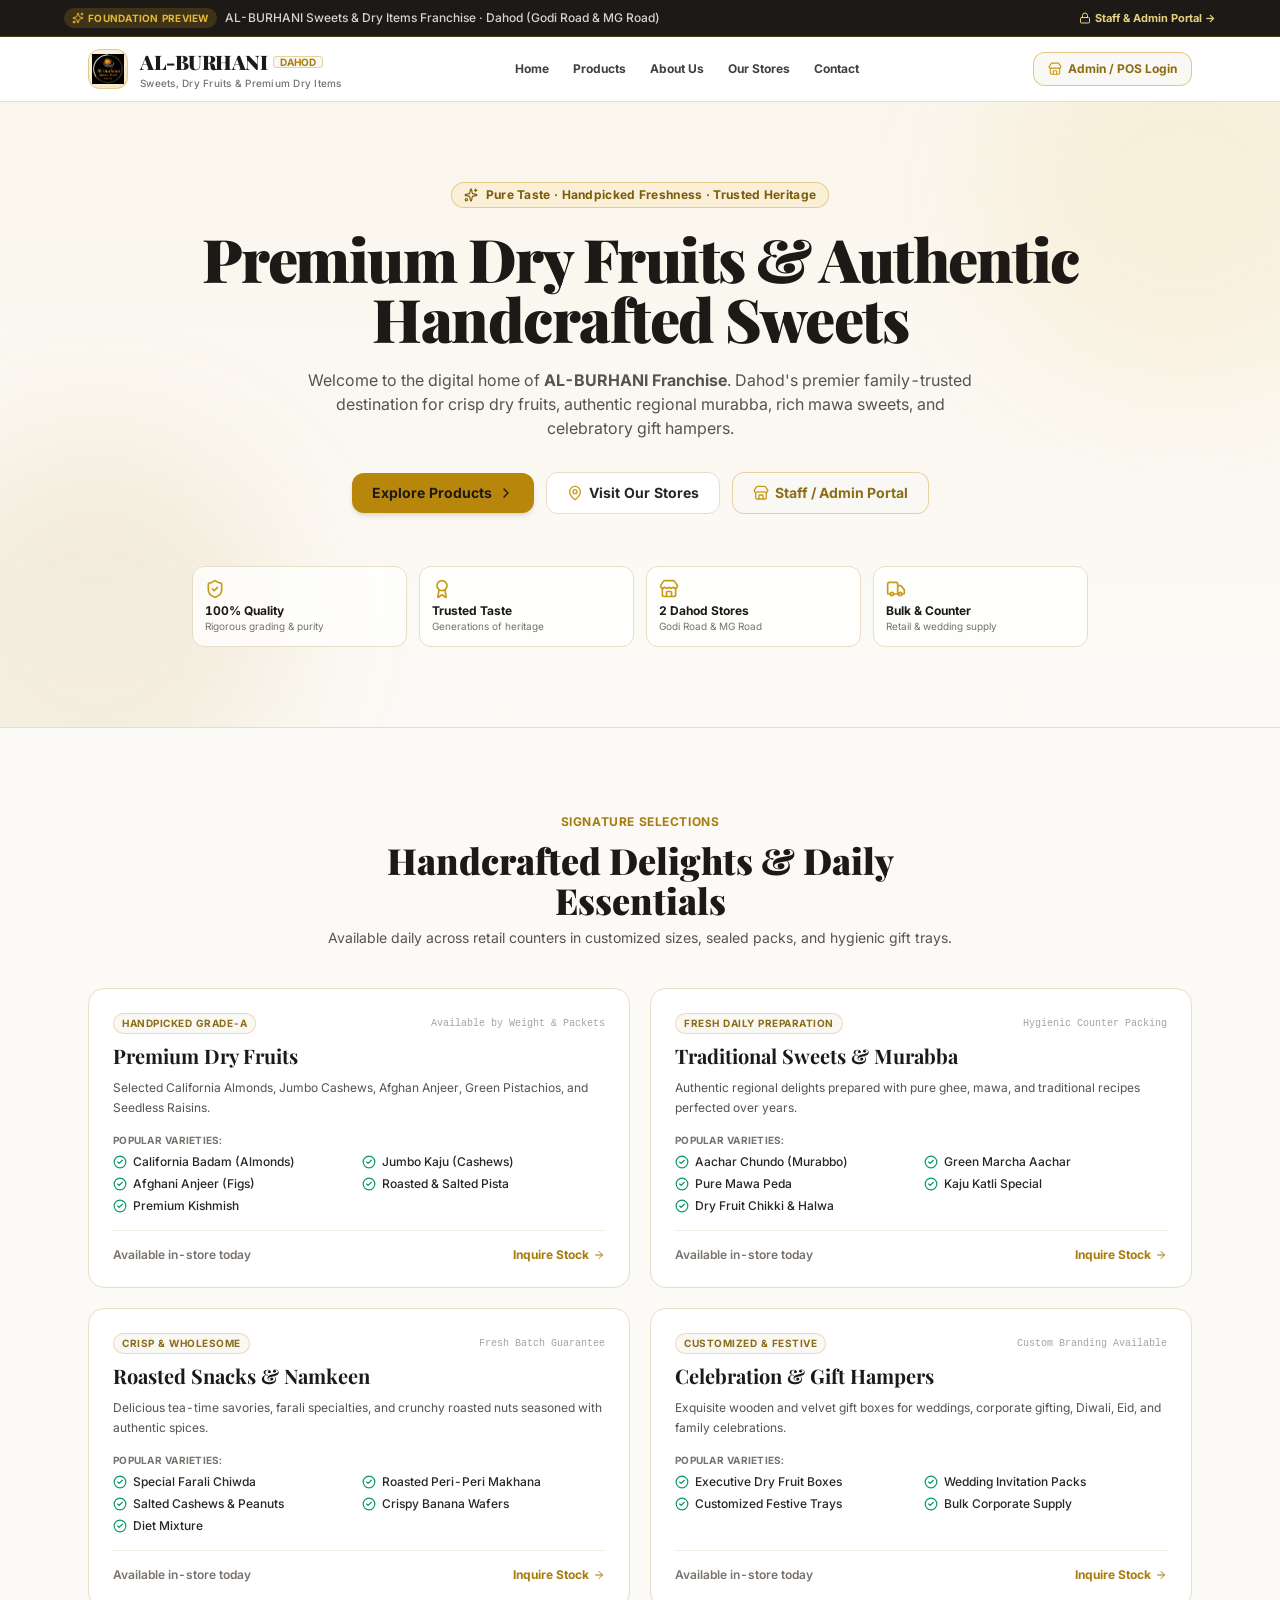
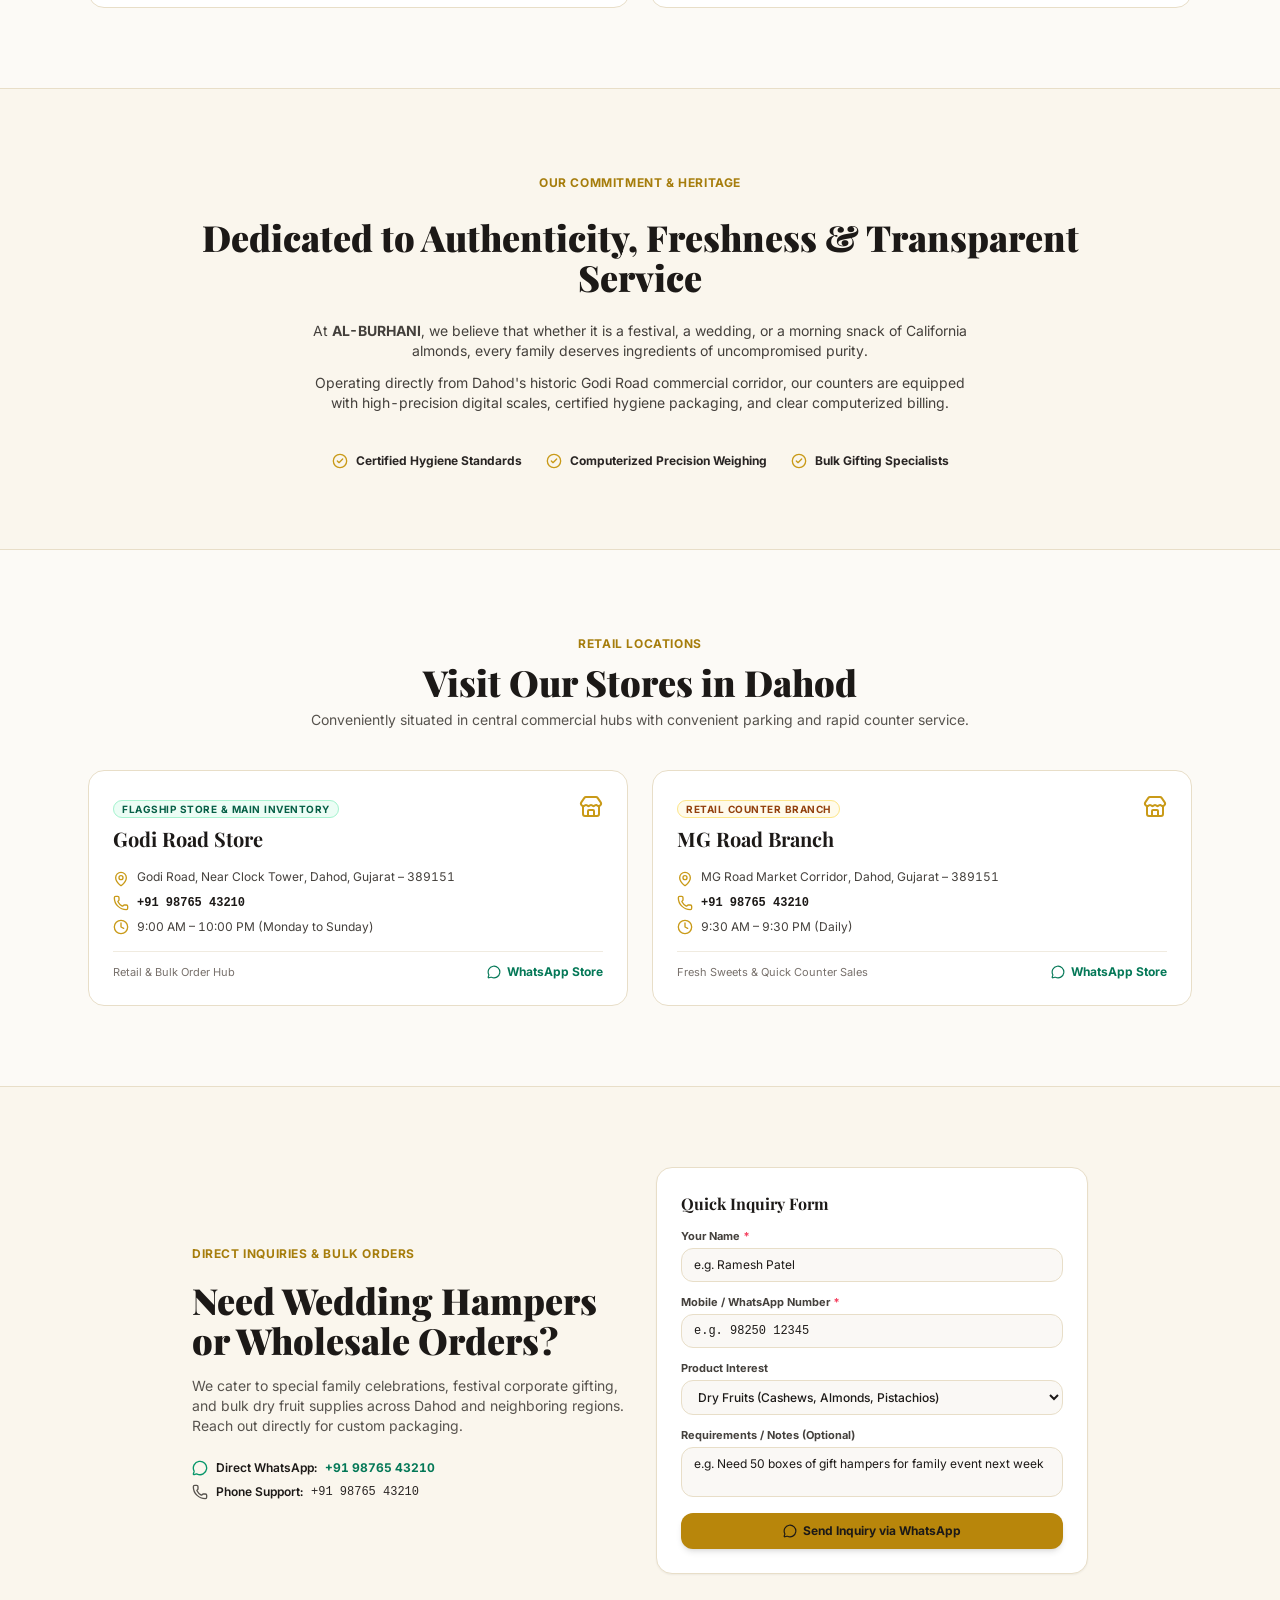
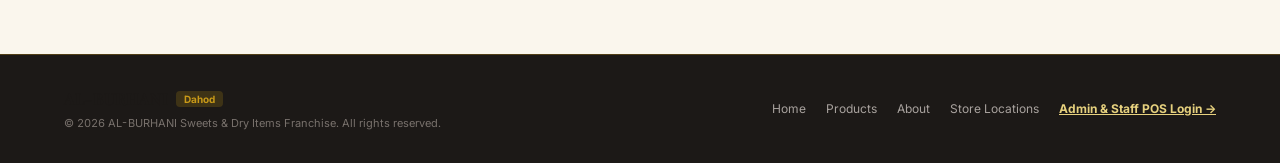
==== commit f168fd55: "Updates" ====
--- a/index.html
+++ b/index.html
@@ -19,8 +19,8 @@
     <link rel="preconnect" href="https://fonts.googleapis.com">
     <link rel="preconnect" href="https://fonts.gstatic.com" crossorigin>
     <link href="https://fonts.googleapis.com/css2?family=Cinzel:wght@400;600;700;800&family=Playfair+Display:ital,wght@0,400;0,500;0,600;0,700;1,400;1,500&family=Inter:wght@300;400;500;600;700&family=Jost:wght@300;400;500;600&display=swap" rel="stylesheet">
-    <script type="module" crossorigin src="./assets/index-dJ8Uu0gx.js"></script>
-    <link rel="stylesheet" crossorigin href="./assets/index-Duu0JN3K.css">
+    <script type="module" crossorigin src="./assets/index-DeiB6h8k.js"></script>
+    <link rel="stylesheet" crossorigin href="./assets/index-B2EWOMfC.css">
   </head>
   <body class="bg-[#FAF8F5] text-[#1C1917] antialiased selection:bg-[#D4AF37]/30 selection:text-[#1C1917]">
     <div id="root"></div>
--- a/assets/index-B2EWOMfC.css
+++ b/assets/index-B2EWOMfC.css
@@ -0,0 +1 @@
+@import "https://fonts.googleapis.com/css2?family=Inter:wght@300;400;500;600;700;800;900&display=swap";*,:before,:after,::backdrop{--tw-border-spacing-x:0;--tw-border-spacing-y:0;--tw-translate-x:0;--tw-translate-y:0;--tw-rotate:0;--tw-skew-x:0;--tw-skew-y:0;--tw-scale-x:1;--tw-scale-y:1;--tw-pan-x: ;--tw-pan-y: ;--tw-pinch-zoom: ;--tw-scroll-snap-strictness:proximity;--tw-gradient-from-position: ;--tw-gradient-via-position: ;--tw-gradient-to-position: ;--tw-ordinal: ;--tw-slashed-zero: ;--tw-numeric-figure: ;--tw-numeric-spacing: ;--tw-numeric-fraction: ;--tw-ring-inset: ;--tw-ring-offset-width:0px;--tw-ring-offset-color:#fff;--tw-ring-color:#3b82f680;--tw-ring-offset-shadow:0 0 #0000;--tw-ring-shadow:0 0 #0000;--tw-shadow:0 0 #0000;--tw-shadow-colored:0 0 #0000;--tw-blur: ;--tw-brightness: ;--tw-contrast: ;--tw-grayscale: ;--tw-hue-rotate: ;--tw-invert: ;--tw-saturate: ;--tw-sepia: ;--tw-drop-shadow: ;--tw-backdrop-blur: ;--tw-backdrop-brightness: ;--tw-backdrop-contrast: ;--tw-backdrop-grayscale: ;--tw-backdrop-hue-rotate: ;--tw-backdrop-invert: ;--tw-backdrop-opacity: ;--tw-backdrop-saturate: ;--tw-backdrop-sepia: ;--tw-contain-size: ;--tw-contain-layout: ;--tw-contain-paint: ;--tw-contain-style: }*,:before,:after{box-sizing:border-box;border:0 solid #e5e7eb}:before,:after{--tw-content:""}html,:host{-webkit-text-size-adjust:100%;tab-size:4;font-feature-settings:normal;font-variation-settings:normal;-webkit-tap-highlight-color:transparent;font-family:Inter,sans-serif;line-height:1.5}body{line-height:inherit;margin:0}hr{height:0;color:inherit;border-top-width:1px}abbr:where([title]){-webkit-text-decoration:underline dotted;text-decoration:underline dotted}h1,h2,h3,h4,h5,h6{font-size:inherit;font-weight:inherit}a{color:inherit;-webkit-text-decoration:inherit;text-decoration:inherit}b,strong{font-weight:bolder}code,kbd,samp,pre{font-feature-settings:normal;font-variation-settings:normal;font-family:ui-monospace,SFMono-Regular,Menlo,Monaco,Consolas,Liberation Mono,Courier New,monospace;font-size:1em}small{font-size:80%}sub,sup{vertical-align:baseline;font-size:75%;line-height:0;position:relative}sub{bottom:-.25em}sup{top:-.5em}table{text-indent:0;border-color:inherit;border-collapse:collapse}button,input,optgroup,select,textarea{font-feature-settings:inherit;font-variation-settings:inherit;font-family:inherit;font-size:100%;font-weight:inherit;line-height:inherit;letter-spacing:inherit;color:inherit;margin:0;padding:0}button,select{text-transform:none}button,input:where([type=button]),input:where([type=reset]),input:where([type=submit]){-webkit-appearance:button;background-color:#0000;background-image:none}:-moz-focusring{outline:auto}:-moz-ui-invalid{box-shadow:none}progress{vertical-align:baseline}::-webkit-inner-spin-button{height:auto}::-webkit-outer-spin-button{height:auto}[type=search]{-webkit-appearance:textfield;outline-offset:-2px}::-webkit-search-decoration{-webkit-appearance:none}::-webkit-file-upload-button{-webkit-appearance:button;font:inherit}summary{display:list-item}blockquote,dl,dd,h1,h2,h3,h4,h5,h6,hr,figure,p,pre{margin:0}fieldset{margin:0;padding:0}legend{padding:0}ol,ul,menu{margin:0;padding:0;list-style:none}dialog{padding:0}textarea{resize:vertical}input::-moz-placeholder{opacity:1;color:#9ca3af}textarea::-moz-placeholder{opacity:1;color:#9ca3af}input::placeholder,textarea::placeholder{opacity:1;color:#9ca3af}button,[role=button]{cursor:pointer}:disabled{cursor:default}img,svg,video,canvas,audio,iframe,embed,object{vertical-align:middle;display:block}img,video{max-width:100%;height:auto}[hidden]:where(:not([hidden=until-found])){display:none}:root{--lightningcss-light:initial;--lightningcss-dark: ;color-scheme:light;--background:40, 25%, 98%;--secondary:40, 30%, 96%;--card:0, 0%, 100%;--sidebar:0, 0%, 100%;--sidebar-border:43, 40%, 88%;--border:43, 35%, 85%;--foreground:24, 10%, 10%;--text:24, 10%, 10%;--secondary-foreground:24, 5%, 38%;--primary:43, 72%, 46%;--primary-foreground:0, 0%, 100%;--primary-hover:43, 75%, 40%;--accent:43, 72%, 46%;--accent-foreground:0, 0%, 100%;--muted:40, 25%, 95%;--muted-foreground:24, 5%, 45%;--success:152, 69%, 36%;--warning:38, 92%, 45%;--danger:0, 84%, 55%;--gold:#c99a18;--gold-light:#dfb738;--gold-dark:#a67d0c;--gold-muted:#b8962e;--gold-border:#c99a183d}html{height:100%;overflow-x:hidden}body{-webkit-font-smoothing:antialiased;-moz-osx-font-smoothing:grayscale;color:#1c1917;font-variant-numeric:tabular-nums lining-nums;touch-action:manipulation;-webkit-tap-highlight-color:transparent;background-color:#faf8f5;min-height:100dvh;font-family:Inter,system-ui,-apple-system,sans-serif;overflow-x:hidden}@media screen and (width<=768px){:where(input[type=text],input[type=number],input[type=email],input[type=search],select,textarea){font-size:16px!important}}::-webkit-scrollbar{width:6px;height:6px}::-webkit-scrollbar-track{background:#faf8f5}::-webkit-scrollbar-thumb{background:#c99a1847;border-radius:9999px}::-webkit-scrollbar-thumb:hover{background:#c99a1880}:where(input[type=text]:not([data-login-input]),input[type=number]:not([data-login-input]),input[type=email]:not([data-login-input]),input[type=search]:not([data-login-input]),input[type=tel]:not([data-login-input]),select:not([data-login-input]),textarea:not([data-login-input])){color:#1c1917;background:#fff;border:1px solid #c99a1847;border-radius:.75rem;width:100%;padding:.5rem .875rem;transition-property:all;transition-duration:.2s;transition-timing-function:cubic-bezier(.4,0,.2,1)}:where(input,select,textarea).text-white,:where(input,select,textarea)[class*=text-white],:where(input,select,textarea)[class*=bg-black],:where(input,select,textarea)[class*=bg-zinc-9],:where(input,select,textarea)[class*=bg-zinc-8],:where(input,select,textarea)[class*="bg-[#1"],:where(input,select,textarea).\!text-white{color:#fff!important;-webkit-text-fill-color:#fff!important}:where(input,select,textarea).text-stone-900,:where(input,select,textarea)[class*=text-stone],:where(input,select,textarea)[class*=bg-white],:where(input,select,textarea)[class*="bg-[#FAF8F5]"]{color:#1c1917!important;-webkit-text-fill-color:#1c1917!important}input:focus,select:focus,textarea:focus{border-color:#c99a18;outline:none;box-shadow:0 0 0 3px #c99a1829}input::-moz-placeholder{color:#a8a29e}textarea::-moz-placeholder{color:#a8a29e}input::placeholder,textarea::placeholder{color:#a8a29e}.no-spinner::-webkit-outer-spin-button{-webkit-appearance:none;margin:0}.no-spinner::-webkit-inner-spin-button{-webkit-appearance:none;margin:0}.no-spinner{-moz-appearance:textfield}input[data-login-input],.login-input{color:#fff!important;-webkit-text-fill-color:#fff!important;caret-color:#e7c75a!important;background-color:#181d26!important}input[data-login-input]:-webkit-autofill{transition:background-color 5000s ease-in-out;-webkit-text-fill-color:#fff!important;color:#fff!important;caret-color:#e7c75a!important;box-shadow:inset 0 0 0 1000px #181d26!important}input[data-login-input]:-webkit-autofill:hover{transition:background-color 5000s ease-in-out;-webkit-text-fill-color:#fff!important;color:#fff!important;caret-color:#e7c75a!important;box-shadow:inset 0 0 0 1000px #181d26!important}input[data-login-input]:-webkit-autofill:focus{transition:background-color 5000s ease-in-out;-webkit-text-fill-color:#fff!important;color:#fff!important;caret-color:#e7c75a!important;box-shadow:inset 0 0 0 1000px #181d26!important}input[data-login-input]:-webkit-autofill:active{transition:background-color 5000s ease-in-out;-webkit-text-fill-color:#fff!important;color:#fff!important;caret-color:#e7c75a!important;box-shadow:inset 0 0 0 1000px #181d26!important}.login-input:-webkit-autofill{transition:background-color 5000s ease-in-out;-webkit-text-fill-color:#fff!important;color:#fff!important;caret-color:#e7c75a!important;box-shadow:inset 0 0 0 1000px #181d26!important}.login-input:-webkit-autofill:hover{transition:background-color 5000s ease-in-out;-webkit-text-fill-color:#fff!important;color:#fff!important;caret-color:#e7c75a!important;box-shadow:inset 0 0 0 1000px #181d26!important}.login-input:-webkit-autofill:focus{transition:background-color 5000s ease-in-out;-webkit-text-fill-color:#fff!important;color:#fff!important;caret-color:#e7c75a!important;box-shadow:inset 0 0 0 1000px #181d26!important}.login-input:-webkit-autofill:active{transition:background-color 5000s ease-in-out;-webkit-text-fill-color:#fff!important;color:#fff!important;caret-color:#e7c75a!important;box-shadow:inset 0 0 0 1000px #181d26!important}input[data-login-input]::-moz-placeholder{color:#9ca3af!important;-webkit-text-fill-color:#9ca3af!important;opacity:1!important}.login-input::-moz-placeholder{color:#9ca3af!important;-webkit-text-fill-color:#9ca3af!important;opacity:1!important}input[data-login-input]::placeholder,.login-input::placeholder{color:#9ca3af!important;-webkit-text-fill-color:#9ca3af!important;opacity:1!important}.pointer-events-none{pointer-events:none}.pointer-events-auto{pointer-events:auto}.visible{visibility:visible}.collapse{visibility:collapse}.static{position:static}.fixed{position:fixed}.absolute{position:absolute}.relative{position:relative}.sticky{position:sticky}.inset-0{inset:0}.inset-x-0{left:0;right:0}.inset-y-0{top:0;bottom:0}.-bottom-24{bottom:-6rem}.-bottom-36{bottom:-9rem}.-left-24{left:-6rem}.-left-36{left:-9rem}.-right-1\.5{right:-.375rem}.-right-2{right:-.5rem}.-right-24{right:-6rem}.-right-36{right:-9rem}.-top-1\.5{top:-.375rem}.-top-24{top:-6rem}.-top-36{top:-9rem}.bottom-0{bottom:0}.bottom-2{bottom:.5rem}.bottom-\[14\%\]{bottom:14%}.bottom-\[24\%\]{bottom:24%}.bottom-full{bottom:100%}.left-0{left:0}.left-1\/2{left:50%}.left-2{left:.5rem}.left-2\.5{left:.625rem}.left-3{left:.75rem}.left-3\.5{left:.875rem}.left-\[10\%\]{left:10%}.left-\[14\%\]{left:14%}.right-0{right:0}.right-1{right:.25rem}.right-1\.5{right:.375rem}.right-2{right:.5rem}.right-2\.5{right:.625rem}.right-3\.5{right:.875rem}.right-4{right:1rem}.right-\[11\%\]{right:11%}.right-\[8\%\]{right:8%}.top-0{top:0}.top-1\.5{top:.375rem}.top-1\/2{top:50%}.top-3\.5{top:.875rem}.top-4{top:1rem}.top-\[16\%\]{top:16%}.top-\[26\%\]{top:26%}.top-full{top:100%}.z-0{z-index:0}.z-10{z-index:10}.z-20{z-index:20}.z-30{z-index:30}.z-40{z-index:40}.z-50{z-index:50}.z-\[99998\]{z-index:99998}.col-span-12{grid-column:span 12/span 12}.col-span-4{grid-column:span 4/span 4}.col-span-full{grid-column:1/-1}.mx-1{margin-left:.25rem;margin-right:.25rem}.mx-auto{margin-left:auto;margin-right:auto}.my-0\.5{margin-top:.125rem;margin-bottom:.125rem}.my-1{margin-top:.25rem;margin-bottom:.25rem}.my-1\.5{margin-top:.375rem;margin-bottom:.375rem}.my-6{margin-top:1.5rem;margin-bottom:1.5rem}.my-auto{margin-top:auto;margin-bottom:auto}.mb-0\.5{margin-bottom:.125rem}.mb-1{margin-bottom:.25rem}.mb-1\.5{margin-bottom:.375rem}.mb-10{margin-bottom:2.5rem}.mb-2{margin-bottom:.5rem}.mb-3{margin-bottom:.75rem}.mb-3\.5{margin-bottom:.875rem}.mb-4{margin-bottom:1rem}.ml-0\.5{margin-left:.125rem}.ml-1{margin-left:.25rem}.ml-1\.5{margin-left:.375rem}.ml-2{margin-left:.5rem}.ml-auto{margin-left:auto}.mr-1{margin-right:.25rem}.mt-0\.5{margin-top:.125rem}.mt-1{margin-top:.25rem}.mt-1\.5{margin-top:.375rem}.mt-2{margin-top:.5rem}.mt-2\.5{margin-top:.625rem}.mt-3{margin-top:.75rem}.mt-4{margin-top:1rem}.mt-5{margin-top:1.25rem}.mt-auto{margin-top:auto}.line-clamp-2{-webkit-line-clamp:2;-webkit-box-orient:vertical;display:-webkit-box;overflow:hidden}.block{display:block}.inline-block{display:inline-block}.inline{display:inline}.flex{display:flex}.inline-flex{display:inline-flex}.table{display:table}.grid{display:grid}.hidden{display:none}.h-1{height:.25rem}.h-1\.5{height:.375rem}.h-10{height:2.5rem}.h-12{height:3rem}.h-14{height:3.5rem}.h-16{height:4rem}.h-2{height:.5rem}.h-2\.5{height:.625rem}.h-24{height:6rem}.h-3{height:.75rem}.h-3\.5{height:.875rem}.h-4{height:1rem}.h-40{height:10rem}.h-48{height:12rem}.h-5{height:1.25rem}.h-6{height:1.5rem}.h-60{height:15rem}.h-7{height:1.75rem}.h-8{height:2rem}.h-9{height:2.25rem}.h-96{height:24rem}.h-\[1\.5px\]{height:1.5px}.h-\[100dvh\]{height:100dvh}.h-\[15px\]{height:15px}.h-\[560px\]{height:560px}.h-\[720px\]{height:720px}.h-full{height:100%}.h-screen{height:100vh}.max-h-40{max-height:10rem}.max-h-48{max-height:12rem}.max-h-60{max-height:15rem}.max-h-\[30px\]{max-height:30px}.max-h-\[340px\]{max-height:340px}.max-h-\[460px\]{max-height:460px}.max-h-\[46px\]{max-height:46px}.max-h-\[500px\]{max-height:500px}.max-h-\[64px\]{max-height:64px}.max-h-\[75vh\]{max-height:75vh}.max-h-\[80vh\]{max-height:80vh}.max-h-\[85dvh\]{max-height:85dvh}.max-h-\[85vh\]{max-height:85vh}.max-h-\[90vh\]{max-height:90vh}.max-h-\[92dvh\]{max-height:92dvh}.max-h-\[92vh\]{max-height:92vh}.max-h-\[96dvh\]{max-height:96dvh}.min-h-0{min-height:0}.min-h-\[140px\]{min-height:140px}.min-h-\[160px\]{min-height:160px}.min-h-\[260px\]{min-height:260px}.min-h-\[44px\]{min-height:44px}.min-h-\[48px\]{min-height:48px}.min-h-screen{min-height:100vh}.w-1{width:.25rem}.w-1\.5{width:.375rem}.w-10{width:2.5rem}.w-11{width:2.75rem}.w-12{width:3rem}.w-14{width:3.5rem}.w-16{width:4rem}.w-2{width:.5rem}.w-2\.5{width:.625rem}.w-20{width:5rem}.w-24{width:6rem}.w-28{width:7rem}.w-3{width:.75rem}.w-3\.5{width:.875rem}.w-36{width:9rem}.w-4{width:1rem}.w-5{width:1.25rem}.w-52{width:13rem}.w-56{width:14rem}.w-6{width:1.5rem}.w-64{width:16rem}.w-7{width:1.75rem}.w-72{width:18rem}.w-8{width:2rem}.w-9{width:2.25rem}.w-96{width:24rem}.w-\[190mm\]{width:190mm}.w-\[230px\]{width:230px}.w-\[260px\]{width:260px}.w-\[300px\]{width:300px}.w-\[48mm\]{width:48mm}.w-\[560px\]{width:560px}.w-\[720px\]{width:720px}.w-\[72mm\]{width:72mm}.w-\[72px\]{width:72px}.w-fit{width:fit-content}.w-full{width:100%}.w-screen{width:100vw}.min-w-0{min-width:0}.min-w-\[130px\]{min-width:130px}.min-w-\[15px\]{min-width:15px}.min-w-\[200px\]{min-width:200px}.min-w-\[44px\]{min-width:44px}.max-w-2xl{max-width:42rem}.max-w-4xl{max-width:56rem}.max-w-5xl{max-width:64rem}.max-w-6xl{max-width:72rem}.max-w-7xl{max-width:80rem}.max-w-\[110px\]{max-width:110px}.max-w-\[130px\]{max-width:130px}.max-w-\[150px\]{max-width:150px}.max-w-\[190mm\]{max-width:190mm}.max-w-\[200px\]{max-width:200px}.max-w-\[220px\]{max-width:220px}.max-w-\[460px\]{max-width:460px}.max-w-\[48mm\]{max-width:48mm}.max-w-\[72mm\]{max-width:72mm}.max-w-full{max-width:100%}.max-w-lg{max-width:32rem}.max-w-md{max-width:28rem}.max-w-sm{max-width:24rem}.max-w-xl{max-width:36rem}.max-w-xs{max-width:20rem}.flex-1{flex:1}.shrink-0{flex-shrink:0}.border-collapse{border-collapse:collapse}.-translate-x-1\/2{--tw-translate-x:-50%;transform:translate(var(--tw-translate-x), var(--tw-translate-y)) rotate(var(--tw-rotate)) skewX(var(--tw-skew-x)) skewY(var(--tw-skew-y)) scaleX(var(--tw-scale-x)) scaleY(var(--tw-scale-y))}.-translate-x-full{--tw-translate-x:-100%;transform:translate(var(--tw-translate-x), var(--tw-translate-y)) rotate(var(--tw-rotate)) skewX(var(--tw-skew-x)) skewY(var(--tw-skew-y)) scaleX(var(--tw-scale-x)) scaleY(var(--tw-scale-y))}.-translate-y-1\/2{--tw-translate-y:-50%;transform:translate(var(--tw-translate-x), var(--tw-translate-y)) rotate(var(--tw-rotate)) skewX(var(--tw-skew-x)) skewY(var(--tw-skew-y)) scaleX(var(--tw-scale-x)) scaleY(var(--tw-scale-y))}.translate-x-0{--tw-translate-x:0px;transform:translate(var(--tw-translate-x), var(--tw-translate-y)) rotate(var(--tw-rotate)) skewX(var(--tw-skew-x)) skewY(var(--tw-skew-y)) scaleX(var(--tw-scale-x)) scaleY(var(--tw-scale-y))}.transform{transform:translate(var(--tw-translate-x), var(--tw-translate-y)) rotate(var(--tw-rotate)) skewX(var(--tw-skew-x)) skewY(var(--tw-skew-y)) scaleX(var(--tw-scale-x)) scaleY(var(--tw-scale-y))}@keyframes bounce{0%,to{animation-timing-function:cubic-bezier(.8,0,1,1);transform:translateY(-25%)}50%{animation-timing-function:cubic-bezier(0,0,.2,1);transform:none}}.animate-bounce{animation:1s infinite bounce}@keyframes ping{75%,to{opacity:0;transform:scale(2)}}.animate-ping{animation:1s cubic-bezier(0,0,.2,1) infinite ping}@keyframes pulse{50%{opacity:.5}}.animate-pulse{animation:2s cubic-bezier(.4,0,.6,1) infinite pulse}@keyframes spin{to{transform:rotate(360deg)}}.animate-spin{animation:1s linear infinite spin}.cursor-pointer{cursor:pointer}.cursor-text{cursor:text}.select-none{-webkit-user-select:none;user-select:none}.select-all{-webkit-user-select:all;user-select:all}.resize-none{resize:none}.resize{resize:both}.list-disc{list-style-type:disc}.break-inside-avoid{-moz-column-break-inside:avoid;break-inside:avoid}.grid-cols-1{grid-template-columns:repeat(1,minmax(0,1fr))}.grid-cols-12{grid-template-columns:repeat(12,minmax(0,1fr))}.grid-cols-2{grid-template-columns:repeat(2,minmax(0,1fr))}.grid-cols-3{grid-template-columns:repeat(3,minmax(0,1fr))}.grid-cols-4{grid-template-columns:repeat(4,minmax(0,1fr))}.grid-cols-5{grid-template-columns:repeat(5,minmax(0,1fr))}.grid-cols-7{grid-template-columns:repeat(7,minmax(0,1fr))}.flex-col{flex-direction:column}.flex-wrap{flex-wrap:wrap}.flex-nowrap{flex-wrap:nowrap}.items-start{align-items:flex-start}.items-end{align-items:flex-end}.items-center{align-items:center}.items-baseline{align-items:baseline}.items-stretch{align-items:stretch}.justify-start{justify-content:flex-start}.justify-end{justify-content:flex-end}.justify-center{justify-content:center}.justify-between{justify-content:space-between}.justify-around{justify-content:space-around}.gap-0\.5{gap:.125rem}.gap-1{gap:.25rem}.gap-1\.5{gap:.375rem}.gap-2{gap:.5rem}.gap-2\.5{gap:.625rem}.gap-3{gap:.75rem}.gap-3\.5{gap:.875rem}.gap-4{gap:1rem}.gap-5{gap:1.25rem}.gap-6{gap:1.5rem}.gap-8{gap:2rem}.gap-x-2\.5{-moz-column-gap:.625rem;column-gap:.625rem}.gap-y-1\.5{row-gap:.375rem}.space-y-0\.5>:not([hidden])~:not([hidden]){--tw-space-y-reverse:0;margin-top:calc(.125rem * calc(1 - var(--tw-space-y-reverse)));margin-bottom:calc(.125rem * var(--tw-space-y-reverse))}.space-y-1>:not([hidden])~:not([hidden]){--tw-space-y-reverse:0;margin-top:calc(.25rem * calc(1 - var(--tw-space-y-reverse)));margin-bottom:calc(.25rem * var(--tw-space-y-reverse))}.space-y-1\.5>:not([hidden])~:not([hidden]){--tw-space-y-reverse:0;margin-top:calc(.375rem * calc(1 - var(--tw-space-y-reverse)));margin-bottom:calc(.375rem * var(--tw-space-y-reverse))}.space-y-2>:not([hidden])~:not([hidden]){--tw-space-y-reverse:0;margin-top:calc(.5rem * calc(1 - var(--tw-space-y-reverse)));margin-bottom:calc(.5rem * var(--tw-space-y-reverse))}.space-y-2\.5>:not([hidden])~:not([hidden]){--tw-space-y-reverse:0;margin-top:calc(.625rem * calc(1 - var(--tw-space-y-reverse)));margin-bottom:calc(.625rem * var(--tw-space-y-reverse))}.space-y-3>:not([hidden])~:not([hidden]){--tw-space-y-reverse:0;margin-top:calc(.75rem * calc(1 - var(--tw-space-y-reverse)));margin-bottom:calc(.75rem * var(--tw-space-y-reverse))}.space-y-3\.5>:not([hidden])~:not([hidden]){--tw-space-y-reverse:0;margin-top:calc(.875rem * calc(1 - var(--tw-space-y-reverse)));margin-bottom:calc(.875rem * var(--tw-space-y-reverse))}.space-y-4>:not([hidden])~:not([hidden]){--tw-space-y-reverse:0;margin-top:calc(1rem * calc(1 - var(--tw-space-y-reverse)));margin-bottom:calc(1rem * var(--tw-space-y-reverse))}.space-y-5>:not([hidden])~:not([hidden]){--tw-space-y-reverse:0;margin-top:calc(1.25rem * calc(1 - var(--tw-space-y-reverse)));margin-bottom:calc(1.25rem * var(--tw-space-y-reverse))}.space-y-6>:not([hidden])~:not([hidden]){--tw-space-y-reverse:0;margin-top:calc(1.5rem * calc(1 - var(--tw-space-y-reverse)));margin-bottom:calc(1.5rem * var(--tw-space-y-reverse))}.divide-y>:not([hidden])~:not([hidden]){--tw-divide-y-reverse:0;border-top-width:calc(1px * calc(1 - var(--tw-divide-y-reverse)));border-bottom-width:calc(1px * var(--tw-divide-y-reverse))}.divide-\[\#E8DEC8\]>:not([hidden])~:not([hidden]){--tw-divide-opacity:1;border-color:rgb(232 222 200/var(--tw-divide-opacity,1))}.divide-\[\#E8DEC8\]\/60>:not([hidden])~:not([hidden]){border-color:#e8dec899}.divide-\[\#F0EBE0\]>:not([hidden])~:not([hidden]){--tw-divide-opacity:1;border-color:rgb(240 235 224/var(--tw-divide-opacity,1))}.divide-\[\#F5F2EB\]>:not([hidden])~:not([hidden]){--tw-divide-opacity:1;border-color:rgb(245 242 235/var(--tw-divide-opacity,1))}.divide-black\/30>:not([hidden])~:not([hidden]){border-color:#0000004d}.divide-stone-100>:not([hidden])~:not([hidden]){--tw-divide-opacity:1;border-color:rgb(245 245 244/var(--tw-divide-opacity,1))}.divide-stone-200>:not([hidden])~:not([hidden]){--tw-divide-opacity:1;border-color:rgb(231 229 228/var(--tw-divide-opacity,1))}.self-stretch{align-self:stretch}.overflow-hidden{overflow:hidden}.overflow-x-auto{overflow-x:auto}.overflow-y-auto{overflow-y:auto}.truncate{text-overflow:ellipsis;white-space:nowrap;overflow:hidden}.whitespace-nowrap{white-space:nowrap}.break-words{overflow-wrap:break-word}.break-all{word-break:break-all}.rounded{border-radius:.25rem}.rounded-2xl{border-radius:1rem}.rounded-3xl{border-radius:1.5rem}.rounded-\[24px\]{border-radius:24px}.rounded-full{border-radius:9999px}.rounded-lg{border-radius:.5rem}.rounded-md{border-radius:.375rem}.rounded-xl{border-radius:.75rem}.border{border-width:1px}.border-2{border-width:2px}.border-y{border-top-width:1px;border-bottom-width:1px}.border-b{border-bottom-width:1px}.border-b-2{border-bottom-width:2px}.border-r{border-right-width:1px}.border-t{border-top-width:1px}.border-t-2{border-top-width:2px}.border-dashed{border-style:dashed}.border-dotted{border-style:dotted}.\!border-white\/\[0\.12\]{border-color:#ffffff1f!important}.border-\[\#B8860B\]{--tw-border-opacity:1;border-color:rgb(184 134 11/var(--tw-border-opacity,1))}.border-\[\#C99A18\]{--tw-border-opacity:1;border-color:rgb(201 154 24/var(--tw-border-opacity,1))}.border-\[\#C99A18\]\/30{border-color:#c99a184d}.border-\[\#C99A18\]\/40{border-color:#c99a1866}.border-\[\#C99A18\]\/50{border-color:#c99a1880}.border-\[\#C99A18\]\/60{border-color:#c99a1899}.border-\[\#D4AF37\]{--tw-border-opacity:1;border-color:rgb(212 175 55/var(--tw-border-opacity,1))}.border-\[\#D4AF37\]\/20{border-color:#d4af3733}.border-\[\#D4AF37\]\/25{border-color:#d4af3740}.border-\[\#D4AF37\]\/30{border-color:#d4af374d}.border-\[\#D4AF37\]\/35{border-color:#d4af3759}.border-\[\#D4AF37\]\/40{border-color:#d4af3766}.border-\[\#D4AF37\]\/50{border-color:#d4af3780}.border-\[\#D4AF37\]\/60{border-color:#d4af3799}.border-\[\#E8DEC8\]{--tw-border-opacity:1;border-color:rgb(232 222 200/var(--tw-border-opacity,1))}.border-\[\#F0EBE0\]{--tw-border-opacity:1;border-color:rgb(240 235 224/var(--tw-border-opacity,1))}.border-\[\#F5F2EB\]{--tw-border-opacity:1;border-color:rgb(245 242 235/var(--tw-border-opacity,1))}.border-amber-200{--tw-border-opacity:1;border-color:rgb(253 230 138/var(--tw-border-opacity,1))}.border-amber-300{--tw-border-opacity:1;border-color:rgb(252 211 77/var(--tw-border-opacity,1))}.border-amber-400{--tw-border-opacity:1;border-color:rgb(251 191 36/var(--tw-border-opacity,1))}.border-amber-500{--tw-border-opacity:1;border-color:rgb(245 158 11/var(--tw-border-opacity,1))}.border-amber-500\/25{border-color:#f59e0b40}.border-amber-500\/30{border-color:#f59e0b4d}.border-amber-500\/40{border-color:#f59e0b66}.border-black{--tw-border-opacity:1;border-color:rgb(0 0 0/var(--tw-border-opacity,1))}.border-black\/20{border-color:#0003}.border-blue-200{--tw-border-opacity:1;border-color:rgb(191 219 254/var(--tw-border-opacity,1))}.border-blue-300{--tw-border-opacity:1;border-color:rgb(147 197 253/var(--tw-border-opacity,1))}.border-blue-500\/25{border-color:#3b82f640}.border-cyan-200{--tw-border-opacity:1;border-color:rgb(165 243 252/var(--tw-border-opacity,1))}.border-emerald-200{--tw-border-opacity:1;border-color:rgb(167 243 208/var(--tw-border-opacity,1))}.border-emerald-300{--tw-border-opacity:1;border-color:rgb(110 231 183/var(--tw-border-opacity,1))}.border-emerald-500\/25{border-color:#10b98140}.border-emerald-500\/30{border-color:#10b9814d}.border-emerald-500\/40{border-color:#10b98166}.border-gray-400{--tw-border-opacity:1;border-color:rgb(156 163 175/var(--tw-border-opacity,1))}.border-indigo-300{--tw-border-opacity:1;border-color:rgb(165 180 252/var(--tw-border-opacity,1))}.border-orange-200{--tw-border-opacity:1;border-color:rgb(254 215 170/var(--tw-border-opacity,1))}.border-purple-200{--tw-border-opacity:1;border-color:rgb(233 213 255/var(--tw-border-opacity,1))}.border-purple-300{--tw-border-opacity:1;border-color:rgb(216 180 254/var(--tw-border-opacity,1))}.border-purple-500\/25{border-color:#a855f740}.border-red-200{--tw-border-opacity:1;border-color:rgb(254 202 202/var(--tw-border-opacity,1))}.border-red-500{--tw-border-opacity:1;border-color:rgb(239 68 68/var(--tw-border-opacity,1))}.border-red-500\/30{border-color:#ef44444d}.border-red-500\/35{border-color:#ef444459}.border-red-500\/40{border-color:#ef444466}.border-rose-100{--tw-border-opacity:1;border-color:rgb(255 228 230/var(--tw-border-opacity,1))}.border-rose-200{--tw-border-opacity:1;border-color:rgb(254 205 211/var(--tw-border-opacity,1))}.border-rose-400{--tw-border-opacity:1;border-color:rgb(251 113 133/var(--tw-border-opacity,1))}.border-rose-500\/25{border-color:#f43f5e40}.border-rose-500\/30{border-color:#f43f5e4d}.border-stone-200{--tw-border-opacity:1;border-color:rgb(231 229 228/var(--tw-border-opacity,1))}.border-stone-300{--tw-border-opacity:1;border-color:rgb(214 211 209/var(--tw-border-opacity,1))}.border-stone-400{--tw-border-opacity:1;border-color:rgb(168 162 158/var(--tw-border-opacity,1))}.border-stone-800{--tw-border-opacity:1;border-color:rgb(41 37 36/var(--tw-border-opacity,1))}.border-transparent{border-color:#0000}.border-white\/10{border-color:#ffffff1a}.border-white\/5{border-color:#ffffff0d}.border-white\/\[0\.04\]{border-color:#ffffff0a}.border-white\/\[0\.06\]{border-color:#ffffff0f}.border-white\/\[0\.08\]{border-color:#ffffff14}.border-white\/\[0\.1\]{border-color:#ffffff1a}.border-t-transparent{border-top-color:#0000}.\!bg-\[\#181D26\]{--tw-bg-opacity:1!important;background-color:rgb(24 29 38/var(--tw-bg-opacity,1))!important}.bg-\[\#050505\]{--tw-bg-opacity:1;background-color:rgb(5 5 5/var(--tw-bg-opacity,1))}.bg-\[\#0A0A0A\]{--tw-bg-opacity:1;background-color:rgb(10 10 10/var(--tw-bg-opacity,1))}.bg-\[\#0E0E0E\]{--tw-bg-opacity:1;background-color:rgb(14 14 14/var(--tw-bg-opacity,1))}.bg-\[\#121214\]{--tw-bg-opacity:1;background-color:rgb(18 18 20/var(--tw-bg-opacity,1))}.bg-\[\#121215\]\/90{background-color:#121215e6}.bg-\[\#141417\]{--tw-bg-opacity:1;background-color:rgb(20 20 23/var(--tw-bg-opacity,1))}.bg-\[\#161619\]{--tw-bg-opacity:1;background-color:rgb(22 22 25/var(--tw-bg-opacity,1))}.bg-\[\#1C1917\]{--tw-bg-opacity:1;background-color:rgb(28 25 23/var(--tw-bg-opacity,1))}.bg-\[\#1a1a1f\]{--tw-bg-opacity:1;background-color:rgb(26 26 31/var(--tw-bg-opacity,1))}.bg-\[\#A67D0C\]\/10{background-color:#a67d0c1a}.bg-\[\#B8860B\]{--tw-bg-opacity:1;background-color:rgb(184 134 11/var(--tw-bg-opacity,1))}.bg-\[\#C99A18\]{--tw-bg-opacity:1;background-color:rgb(201 154 24/var(--tw-bg-opacity,1))}.bg-\[\#C99A18\]\/15{background-color:#c99a1826}.bg-\[\#C99A18\]\/20{background-color:#c99a1833}.bg-\[\#D4AF37\]{--tw-bg-opacity:1;background-color:rgb(212 175 55/var(--tw-bg-opacity,1))}.bg-\[\#D4AF37\]\/10{background-color:#d4af371a}.bg-\[\#D4AF37\]\/15{background-color:#d4af3726}.bg-\[\#D4AF37\]\/20{background-color:#d4af3733}.bg-\[\#D4AF37\]\/5{background-color:#d4af370d}.bg-\[\#E5B537\]\/10{background-color:#e5b5371a}.bg-\[\#F0D16A\]{--tw-bg-opacity:1;background-color:rgb(240 209 106/var(--tw-bg-opacity,1))}.bg-\[\#F5EACB\]{--tw-bg-opacity:1;background-color:rgb(245 234 203/var(--tw-bg-opacity,1))}.bg-\[\#F5EFE0\]{--tw-bg-opacity:1;background-color:rgb(245 239 224/var(--tw-bg-opacity,1))}.bg-\[\#FAF0D7\]{--tw-bg-opacity:1;background-color:rgb(250 240 215/var(--tw-bg-opacity,1))}.bg-\[\#FAF6ED\]{--tw-bg-opacity:1;background-color:rgb(250 246 237/var(--tw-bg-opacity,1))}.bg-\[\#FAF8F5\]{--tw-bg-opacity:1;background-color:rgb(250 248 245/var(--tw-bg-opacity,1))}.bg-\[\#FBF7EE\]{--tw-bg-opacity:1;background-color:rgb(251 247 238/var(--tw-bg-opacity,1))}.bg-\[\#FCFAF6\]{--tw-bg-opacity:1;background-color:rgb(252 250 246/var(--tw-bg-opacity,1))}.bg-\[\#FDFBF7\]{--tw-bg-opacity:1;background-color:rgb(253 251 247/var(--tw-bg-opacity,1))}.bg-\[\#FFF0AA\]{--tw-bg-opacity:1;background-color:rgb(255 240 170/var(--tw-bg-opacity,1))}.bg-amber-100{--tw-bg-opacity:1;background-color:rgb(254 243 199/var(--tw-bg-opacity,1))}.bg-amber-50{--tw-bg-opacity:1;background-color:rgb(255 251 235/var(--tw-bg-opacity,1))}.bg-amber-50\/20{background-color:#fffbeb33}.bg-amber-50\/50{background-color:#fffbeb80}.bg-amber-50\/60{background-color:#fffbeb99}.bg-amber-50\/80{background-color:#fffbebcc}.bg-amber-50\/90{background-color:#fffbebe6}.bg-amber-500{--tw-bg-opacity:1;background-color:rgb(245 158 11/var(--tw-bg-opacity,1))}.bg-amber-500\/10{background-color:#f59e0b1a}.bg-amber-500\/15{background-color:#f59e0b26}.bg-amber-500\/20{background-color:#f59e0b33}.bg-amber-950\/60{background-color:#451a0399}.bg-black\/15{background-color:#00000026}.bg-black\/40{background-color:#0006}.bg-black\/50{background-color:#00000080}.bg-black\/60{background-color:#0009}.bg-black\/70{background-color:#000000b3}.bg-black\/80{background-color:#000c}.bg-blue-50{--tw-bg-opacity:1;background-color:rgb(239 246 255/var(--tw-bg-opacity,1))}.bg-blue-50\/20{background-color:#eff6ff33}.bg-blue-500{--tw-bg-opacity:1;background-color:rgb(59 130 246/var(--tw-bg-opacity,1))}.bg-blue-500\/15{background-color:#3b82f626}.bg-blue-500\/20{background-color:#3b82f633}.bg-blue-500\/5{background-color:#3b82f60d}.bg-cyan-50{--tw-bg-opacity:1;background-color:rgb(236 254 255/var(--tw-bg-opacity,1))}.bg-emerald-100{--tw-bg-opacity:1;background-color:rgb(209 250 229/var(--tw-bg-opacity,1))}.bg-emerald-400{--tw-bg-opacity:1;background-color:rgb(52 211 153/var(--tw-bg-opacity,1))}.bg-emerald-50{--tw-bg-opacity:1;background-color:rgb(236 253 245/var(--tw-bg-opacity,1))}.bg-emerald-50\/50{background-color:#ecfdf580}.bg-emerald-500{--tw-bg-opacity:1;background-color:rgb(16 185 129/var(--tw-bg-opacity,1))}.bg-emerald-500\/10{background-color:#10b9811a}.bg-emerald-500\/15{background-color:#10b98126}.bg-emerald-500\/20{background-color:#10b98133}.bg-emerald-500\/5{background-color:#10b9810d}.bg-emerald-600{--tw-bg-opacity:1;background-color:rgb(5 150 105/var(--tw-bg-opacity,1))}.bg-emerald-700{--tw-bg-opacity:1;background-color:rgb(4 120 87/var(--tw-bg-opacity,1))}.bg-emerald-950\/70{background-color:#022c22b3}.bg-gray-100{--tw-bg-opacity:1;background-color:rgb(243 244 246/var(--tw-bg-opacity,1))}.bg-indigo-50{--tw-bg-opacity:1;background-color:rgb(238 242 255/var(--tw-bg-opacity,1))}.bg-indigo-600{--tw-bg-opacity:1;background-color:rgb(79 70 229/var(--tw-bg-opacity,1))}.bg-orange-50{--tw-bg-opacity:1;background-color:rgb(255 247 237/var(--tw-bg-opacity,1))}.bg-orange-500{--tw-bg-opacity:1;background-color:rgb(249 115 22/var(--tw-bg-opacity,1))}.bg-purple-50{--tw-bg-opacity:1;background-color:rgb(250 245 255/var(--tw-bg-opacity,1))}.bg-purple-50\/50{background-color:#faf5ff80}.bg-purple-500{--tw-bg-opacity:1;background-color:rgb(168 85 247/var(--tw-bg-opacity,1))}.bg-purple-500\/15{background-color:#a855f726}.bg-purple-500\/20{background-color:#a855f733}.bg-purple-500\/5{background-color:#a855f70d}.bg-red-50{--tw-bg-opacity:1;background-color:rgb(254 242 242/var(--tw-bg-opacity,1))}.bg-red-500{--tw-bg-opacity:1;background-color:rgb(239 68 68/var(--tw-bg-opacity,1))}.bg-red-500\/10{background-color:#ef44441a}.bg-red-500\/15{background-color:#ef444426}.bg-red-500\/20{background-color:#ef444433}.bg-red-950\/20{background-color:#450a0a33}.bg-red-950\/60{background-color:#450a0a99}.bg-red-950\/70{background-color:#450a0ab3}.bg-rose-100{--tw-bg-opacity:1;background-color:rgb(255 228 230/var(--tw-bg-opacity,1))}.bg-rose-50{--tw-bg-opacity:1;background-color:rgb(255 241 242/var(--tw-bg-opacity,1))}.bg-rose-50\/20{background-color:#fff1f233}.bg-rose-50\/30{background-color:#fff1f24d}.bg-rose-50\/50{background-color:#fff1f280}.bg-rose-500{--tw-bg-opacity:1;background-color:rgb(244 63 94/var(--tw-bg-opacity,1))}.bg-rose-500\/10{background-color:#f43f5e1a}.bg-rose-500\/15{background-color:#f43f5e26}.bg-rose-600{--tw-bg-opacity:1;background-color:rgb(225 29 72/var(--tw-bg-opacity,1))}.bg-stone-100{--tw-bg-opacity:1;background-color:rgb(245 245 244/var(--tw-bg-opacity,1))}.bg-stone-200{--tw-bg-opacity:1;background-color:rgb(231 229 228/var(--tw-bg-opacity,1))}.bg-stone-400{--tw-bg-opacity:1;background-color:rgb(168 162 158/var(--tw-bg-opacity,1))}.bg-stone-50{--tw-bg-opacity:1;background-color:rgb(250 250 249/var(--tw-bg-opacity,1))}.bg-stone-50\/50{background-color:#fafaf980}.bg-stone-700{--tw-bg-opacity:1;background-color:rgb(68 64 60/var(--tw-bg-opacity,1))}.bg-stone-900{--tw-bg-opacity:1;background-color:rgb(28 25 23/var(--tw-bg-opacity,1))}.bg-stone-900\/50{background-color:#1c191780}.bg-stone-900\/60{background-color:#1c191799}.bg-stone-900\/75{background-color:#1c1917bf}.bg-stone-900\/90{background-color:#1c1917e6}.bg-transparent{background-color:#0000}.bg-white{--tw-bg-opacity:1;background-color:rgb(255 255 255/var(--tw-bg-opacity,1))}.bg-white\/25{background-color:#ffffff40}.bg-white\/5{background-color:#ffffff0d}.bg-white\/80{background-color:#fffc}.bg-white\/95{background-color:#fffffff2}.bg-white\/\[0\.01\]{background-color:#ffffff03}.bg-white\/\[0\.02\]{background-color:#ffffff05}.bg-white\/\[0\.03\]{background-color:#ffffff08}.bg-white\/\[0\.04\]{background-color:#ffffff0a}.bg-white\/\[0\.06\]{background-color:#ffffff0f}.bg-white\/\[0\.08\]{background-color:#ffffff14}.bg-gradient-to-b{background-image:linear-gradient(to bottom, var(--tw-gradient-stops))}.bg-gradient-to-br{background-image:linear-gradient(to bottom right, var(--tw-gradient-stops))}.bg-gradient-to-r{background-image:linear-gradient(to right, var(--tw-gradient-stops))}.from-\[\#D4AF37\]{--tw-gradient-from:#d4af37 var(--tw-gradient-from-position);--tw-gradient-to:#d4af3700 var(--tw-gradient-to-position);--tw-gradient-stops:var(--tw-gradient-from), var(--tw-gradient-to)}.from-\[\#E7C75A\]\/60{--tw-gradient-from:#e7c75a99 var(--tw-gradient-from-position);--tw-gradient-to:#e7c75a00 var(--tw-gradient-to-position);--tw-gradient-stops:var(--tw-gradient-from), var(--tw-gradient-to)}.from-\[\#FAF5E6\]{--tw-gradient-from:#faf5e6 var(--tw-gradient-from-position);--tw-gradient-to:#faf5e600 var(--tw-gradient-to-position);--tw-gradient-stops:var(--tw-gradient-from), var(--tw-gradient-to)}.from-\[\#FAF6ED\]{--tw-gradient-from:#faf6ed var(--tw-gradient-from-position);--tw-gradient-to:#faf6ed00 var(--tw-gradient-to-position);--tw-gradient-stops:var(--tw-gradient-from), var(--tw-gradient-to)}.from-\[\#FAF8F5\]{--tw-gradient-from:#faf8f5 var(--tw-gradient-from-position);--tw-gradient-to:#faf8f500 var(--tw-gradient-to-position);--tw-gradient-stops:var(--tw-gradient-from), var(--tw-gradient-to)}.from-\[\#FBF7EE\]{--tw-gradient-from:#fbf7ee var(--tw-gradient-from-position);--tw-gradient-to:#fbf7ee00 var(--tw-gradient-to-position);--tw-gradient-stops:var(--tw-gradient-from), var(--tw-gradient-to)}.from-black{--tw-gradient-from:#000 var(--tw-gradient-from-position);--tw-gradient-to:#0000 var(--tw-gradient-to-position);--tw-gradient-stops:var(--tw-gradient-from), var(--tw-gradient-to)}.from-emerald-500{--tw-gradient-from:#10b981 var(--tw-gradient-from-position);--tw-gradient-to:#10b98100 var(--tw-gradient-to-position);--tw-gradient-stops:var(--tw-gradient-from), var(--tw-gradient-to)}.from-transparent{--tw-gradient-from:transparent var(--tw-gradient-from-position);--tw-gradient-to:#0000 var(--tw-gradient-to-position);--tw-gradient-stops:var(--tw-gradient-from), var(--tw-gradient-to)}.from-white{--tw-gradient-from:#fff var(--tw-gradient-from-position);--tw-gradient-to:#fff0 var(--tw-gradient-to-position);--tw-gradient-stops:var(--tw-gradient-from), var(--tw-gradient-to)}.via-\[\#161616\]{--tw-gradient-to:#16161600 var(--tw-gradient-to-position);--tw-gradient-stops:var(--tw-gradient-from), #161616 var(--tw-gradient-via-position), var(--tw-gradient-to)}.via-\[\#D4AF37\]\/30{--tw-gradient-to:#d4af3700 var(--tw-gradient-to-position);--tw-gradient-stops:var(--tw-gradient-from), #d4af374d var(--tw-gradient-via-position), var(--tw-gradient-to)}.via-\[\#E7C75A\]{--tw-gradient-to:#e7c75a00 var(--tw-gradient-to-position);--tw-gradient-stops:var(--tw-gradient-from), #e7c75a var(--tw-gradient-via-position), var(--tw-gradient-to)}.via-\[\#E7C75A\]\/70{--tw-gradient-to:#e7c75a00 var(--tw-gradient-to-position);--tw-gradient-stops:var(--tw-gradient-from), #e7c75ab3 var(--tw-gradient-via-position), var(--tw-gradient-to)}.via-\[\#FFFDF5\]{--tw-gradient-to:#fffdf500 var(--tw-gradient-to-position);--tw-gradient-stops:var(--tw-gradient-from), #fffdf5 var(--tw-gradient-via-position), var(--tw-gradient-to)}.via-white{--tw-gradient-to:#fff0 var(--tw-gradient-to-position);--tw-gradient-stops:var(--tw-gradient-from), #fff var(--tw-gradient-via-position), var(--tw-gradient-to)}.via-zinc-100{--tw-gradient-to:#f4f4f500 var(--tw-gradient-to-position);--tw-gradient-stops:var(--tw-gradient-from), #f4f4f5 var(--tw-gradient-via-position), var(--tw-gradient-to)}.to-\[\#B8860B\]{--tw-gradient-to:#b8860b var(--tw-gradient-to-position)}.to-\[\#C99A18\]{--tw-gradient-to:#c99a18 var(--tw-gradient-to-position)}.to-\[\#F1E4C3\]{--tw-gradient-to:#f1e4c3 var(--tw-gradient-to-position)}.to-\[\#F5EED9\]{--tw-gradient-to:#f5eed9 var(--tw-gradient-to-position)}.to-\[\#FAF8F5\]{--tw-gradient-to:#faf8f5 var(--tw-gradient-to-position)}.to-\[\#FCFAF6\]{--tw-gradient-to:#fcfaf6 var(--tw-gradient-to-position)}.to-black{--tw-gradient-to:#000 var(--tw-gradient-to-position)}.to-transparent{--tw-gradient-to:transparent var(--tw-gradient-to-position)}.to-zinc-300{--tw-gradient-to:#d4d4d8 var(--tw-gradient-to-position)}.bg-clip-text{-webkit-background-clip:text;background-clip:text}.stroke-1{stroke-width:1px}.stroke-\[1\.75\]{stroke-width:1.75px}.stroke-\[2\.5\]{stroke-width:2.5px}.stroke-\[2\]{stroke-width:2px}.stroke-\[3\]{stroke-width:3px}.object-contain{-o-object-fit:contain;object-fit:contain}.p-0{padding:0}.p-0\.5{padding:.125rem}.p-1{padding:.25rem}.p-1\.5{padding:.375rem}.p-12{padding:3rem}.p-2{padding:.5rem}.p-2\.5{padding:.625rem}.p-3{padding:.75rem}.p-3\.5{padding:.875rem}.p-4{padding:1rem}.p-5{padding:1.25rem}.p-6{padding:1.5rem}.p-8{padding:2rem}.px-0{padding-left:0;padding-right:0}.px-0\.5{padding-left:.125rem;padding-right:.125rem}.px-1{padding-left:.25rem;padding-right:.25rem}.px-1\.5{padding-left:.375rem;padding-right:.375rem}.px-2{padding-left:.5rem;padding-right:.5rem}.px-2\.5{padding-left:.625rem;padding-right:.625rem}.px-3{padding-left:.75rem;padding-right:.75rem}.px-3\.5{padding-left:.875rem;padding-right:.875rem}.px-4{padding-left:1rem;padding-right:1rem}.px-5{padding-left:1.25rem;padding-right:1.25rem}.px-6{padding-left:1.5rem;padding-right:1.5rem}.py-0\.5{padding-top:.125rem;padding-bottom:.125rem}.py-1{padding-top:.25rem;padding-bottom:.25rem}.py-1\.5{padding-top:.375rem;padding-bottom:.375rem}.py-12{padding-top:3rem;padding-bottom:3rem}.py-14{padding-top:3.5rem;padding-bottom:3.5rem}.py-2{padding-top:.5rem;padding-bottom:.5rem}.py-2\.5{padding-top:.625rem;padding-bottom:.625rem}.py-3{padding-top:.75rem;padding-bottom:.75rem}.py-3\.5{padding-top:.875rem;padding-bottom:.875rem}.py-4{padding-top:1rem;padding-bottom:1rem}.py-6{padding-top:1.5rem;padding-bottom:1.5rem}.py-8{padding-top:2rem;padding-bottom:2rem}.pb-0\.5{padding-bottom:.125rem}.pb-1{padding-bottom:.25rem}.pb-1\.5{padding-bottom:.375rem}.pb-12{padding-bottom:3rem}.pb-16{padding-bottom:4rem}.pb-2{padding-bottom:.5rem}.pb-2\.5{padding-bottom:.625rem}.pb-3{padding-bottom:.75rem}.pb-4{padding-bottom:1rem}.pb-\[calc\(3\.5rem\+env\(safe-area-inset-bottom\,0px\)\)\]{padding-bottom:calc(3.5rem + env(safe-area-inset-bottom,0px))}.pb-\[calc\(4\.5rem\+env\(safe-area-inset-bottom\,0px\)\)\]{padding-bottom:calc(4.5rem + env(safe-area-inset-bottom,0px))}.pl-0\.5{padding-left:.125rem}.pl-2{padding-left:.5rem}.pl-4{padding-left:1rem}.pl-5{padding-left:1.25rem}.pl-8{padding-left:2rem}.pl-9{padding-left:2.25rem}.pr-0\.5{padding-right:.125rem}.pr-1{padding-right:.25rem}.pr-16{padding-right:4rem}.pr-2{padding-right:.5rem}.pr-3{padding-right:.75rem}.pr-7{padding-right:1.75rem}.pr-8{padding-right:2rem}.pt-0\.5{padding-top:.125rem}.pt-1{padding-top:.25rem}.pt-1\.5{padding-top:.375rem}.pt-10{padding-top:2.5rem}.pt-2{padding-top:.5rem}.pt-3{padding-top:.75rem}.pt-4{padding-top:1rem}.pt-8{padding-top:2rem}.text-left{text-align:left}.text-center{text-align:center}.text-right{text-align:right}.align-top{vertical-align:top}.font-mono{font-family:ui-monospace,SFMono-Regular,Menlo,Monaco,Consolas,Liberation Mono,Courier New,monospace}.font-sans{font-family:Inter,sans-serif}.font-serif{font-family:Playfair Display,Georgia,serif}.text-2xl{font-size:1.5rem;line-height:2rem}.text-3xl{font-size:1.875rem;line-height:2.25rem}.text-\[10px\]{font-size:10px}.text-\[11px\]{font-size:11px}.text-\[6\.5px\]{font-size:6.5px}.text-\[6px\]{font-size:6px}.text-\[7\.5px\]{font-size:7.5px}.text-\[7px\]{font-size:7px}.text-\[8\.5px\]{font-size:8.5px}.text-\[8px\]{font-size:8px}.text-\[9\.5px\]{font-size:9.5px}.text-\[9px\]{font-size:9px}.text-base{font-size:1rem;line-height:1.5rem}.text-lg{font-size:1.125rem;line-height:1.75rem}.text-sm{font-size:.875rem;line-height:1.25rem}.text-xl{font-size:1.25rem;line-height:1.75rem}.text-xs{font-size:.75rem;line-height:1rem}.font-black{font-weight:900}.font-bold{font-weight:700}.font-extrabold{font-weight:800}.font-medium{font-weight:500}.font-normal{font-weight:400}.font-semibold{font-weight:600}.uppercase{text-transform:uppercase}.normal-case{text-transform:none}.italic{font-style:italic}.tabular-nums{--tw-numeric-spacing:tabular-nums;font-variant-numeric:var(--tw-ordinal) var(--tw-slashed-zero) var(--tw-numeric-figure) var(--tw-numeric-spacing) var(--tw-numeric-fraction)}.leading-none{line-height:1}.leading-normal{line-height:1.5}.leading-relaxed{line-height:1.625}.leading-snug{line-height:1.375}.leading-tight{line-height:1.25}.tracking-\[0\.16em\]{letter-spacing:.16em}.tracking-\[0\.18em\]{letter-spacing:.18em}.tracking-\[0\.22em\]{letter-spacing:.22em}.tracking-\[0\.26em\]{letter-spacing:.26em}.tracking-\[0\.2em\]{letter-spacing:.2em}.tracking-tight{letter-spacing:-.025em}.tracking-wide{letter-spacing:.025em}.tracking-wider{letter-spacing:.05em}.tracking-widest{letter-spacing:.1em}.\!text-white{--tw-text-opacity:1!important;color:rgb(255 255 255/var(--tw-text-opacity,1))!important}.text-\[\#080808\]{--tw-text-opacity:1;color:rgb(8 8 8/var(--tw-text-opacity,1))}.text-\[\#1C1917\]{--tw-text-opacity:1;color:rgb(28 25 23/var(--tw-text-opacity,1))}.text-\[\#7A5B0B\]{--tw-text-opacity:1;color:rgb(122 91 11/var(--tw-text-opacity,1))}.text-\[\#8C6D15\]{--tw-text-opacity:1;color:rgb(140 109 21/var(--tw-text-opacity,1))}.text-\[\#A67D0C\]{--tw-text-opacity:1;color:rgb(166 125 12/var(--tw-text-opacity,1))}.text-\[\#B8860B\]{--tw-text-opacity:1;color:rgb(184 134 11/var(--tw-text-opacity,1))}.text-\[\#C5A85A\]{--tw-text-opacity:1;color:rgb(197 168 90/var(--tw-text-opacity,1))}.text-\[\#C99A18\]{--tw-text-opacity:1;color:rgb(201 154 24/var(--tw-text-opacity,1))}.text-\[\#D4AF37\]{--tw-text-opacity:1;color:rgb(212 175 55/var(--tw-text-opacity,1))}.text-\[\#E5B537\]{--tw-text-opacity:1;color:rgb(229 181 55/var(--tw-text-opacity,1))}.text-\[\#E7C75A\]{--tw-text-opacity:1;color:rgb(231 199 90/var(--tw-text-opacity,1))}.text-\[\#F5F5F5\]{--tw-text-opacity:1;color:rgb(245 245 245/var(--tw-text-opacity,1))}.text-amber-100{--tw-text-opacity:1;color:rgb(254 243 199/var(--tw-text-opacity,1))}.text-amber-200{--tw-text-opacity:1;color:rgb(253 230 138/var(--tw-text-opacity,1))}.text-amber-200\/80{color:#fde68acc}.text-amber-200\/90{color:#fde68ae6}.text-amber-300\/80{color:#fcd34dcc}.text-amber-400{--tw-text-opacity:1;color:rgb(251 191 36/var(--tw-text-opacity,1))}.text-amber-600{--tw-text-opacity:1;color:rgb(217 119 6/var(--tw-text-opacity,1))}.text-amber-700{--tw-text-opacity:1;color:rgb(180 83 9/var(--tw-text-opacity,1))}.text-amber-800{--tw-text-opacity:1;color:rgb(146 64 14/var(--tw-text-opacity,1))}.text-amber-900{--tw-text-opacity:1;color:rgb(120 53 15/var(--tw-text-opacity,1))}.text-black{--tw-text-opacity:1;color:rgb(0 0 0/var(--tw-text-opacity,1))}.text-blue-400{--tw-text-opacity:1;color:rgb(96 165 250/var(--tw-text-opacity,1))}.text-blue-600{--tw-text-opacity:1;color:rgb(37 99 235/var(--tw-text-opacity,1))}.text-blue-700{--tw-text-opacity:1;color:rgb(29 78 216/var(--tw-text-opacity,1))}.text-blue-800{--tw-text-opacity:1;color:rgb(30 64 175/var(--tw-text-opacity,1))}.text-blue-900{--tw-text-opacity:1;color:rgb(30 58 138/var(--tw-text-opacity,1))}.text-cyan-700{--tw-text-opacity:1;color:rgb(14 116 144/var(--tw-text-opacity,1))}.text-emerald-200{--tw-text-opacity:1;color:rgb(167 243 208/var(--tw-text-opacity,1))}.text-emerald-400{--tw-text-opacity:1;color:rgb(52 211 153/var(--tw-text-opacity,1))}.text-emerald-600{--tw-text-opacity:1;color:rgb(5 150 105/var(--tw-text-opacity,1))}.text-emerald-700{--tw-text-opacity:1;color:rgb(4 120 87/var(--tw-text-opacity,1))}.text-emerald-800{--tw-text-opacity:1;color:rgb(6 95 70/var(--tw-text-opacity,1))}.text-emerald-900{--tw-text-opacity:1;color:rgb(6 78 59/var(--tw-text-opacity,1))}.text-gray-300{--tw-text-opacity:1;color:rgb(209 213 219/var(--tw-text-opacity,1))}.text-gray-400{--tw-text-opacity:1;color:rgb(156 163 175/var(--tw-text-opacity,1))}.text-gray-500{--tw-text-opacity:1;color:rgb(107 114 128/var(--tw-text-opacity,1))}.text-gray-600{--tw-text-opacity:1;color:rgb(75 85 99/var(--tw-text-opacity,1))}.text-gray-700{--tw-text-opacity:1;color:rgb(55 65 81/var(--tw-text-opacity,1))}.text-gray-800{--tw-text-opacity:1;color:rgb(31 41 55/var(--tw-text-opacity,1))}.text-indigo-800{--tw-text-opacity:1;color:rgb(55 48 163/var(--tw-text-opacity,1))}.text-orange-700{--tw-text-opacity:1;color:rgb(194 65 12/var(--tw-text-opacity,1))}.text-purple-400{--tw-text-opacity:1;color:rgb(192 132 252/var(--tw-text-opacity,1))}.text-purple-600{--tw-text-opacity:1;color:rgb(147 51 234/var(--tw-text-opacity,1))}.text-purple-700{--tw-text-opacity:1;color:rgb(126 34 206/var(--tw-text-opacity,1))}.text-purple-800{--tw-text-opacity:1;color:rgb(107 33 168/var(--tw-text-opacity,1))}.text-purple-900{--tw-text-opacity:1;color:rgb(88 28 135/var(--tw-text-opacity,1))}.text-red-200{--tw-text-opacity:1;color:rgb(254 202 202/var(--tw-text-opacity,1))}.text-red-300{--tw-text-opacity:1;color:rgb(252 165 165/var(--tw-text-opacity,1))}.text-red-300\/80{color:#fca5a5cc}.text-red-400{--tw-text-opacity:1;color:rgb(248 113 113/var(--tw-text-opacity,1))}.text-red-700{--tw-text-opacity:1;color:rgb(185 28 28/var(--tw-text-opacity,1))}.text-rose-500{--tw-text-opacity:1;color:rgb(244 63 94/var(--tw-text-opacity,1))}.text-rose-600{--tw-text-opacity:1;color:rgb(225 29 72/var(--tw-text-opacity,1))}.text-rose-700{--tw-text-opacity:1;color:rgb(190 18 60/var(--tw-text-opacity,1))}.text-rose-800{--tw-text-opacity:1;color:rgb(159 18 57/var(--tw-text-opacity,1))}.text-rose-900{--tw-text-opacity:1;color:rgb(136 19 55/var(--tw-text-opacity,1))}.text-stone-300{--tw-text-opacity:1;color:rgb(214 211 209/var(--tw-text-opacity,1))}.text-stone-400{--tw-text-opacity:1;color:rgb(168 162 158/var(--tw-text-opacity,1))}.text-stone-500{--tw-text-opacity:1;color:rgb(120 113 108/var(--tw-text-opacity,1))}.text-stone-600{--tw-text-opacity:1;color:rgb(87 83 78/var(--tw-text-opacity,1))}.text-stone-700{--tw-text-opacity:1;color:rgb(68 64 60/var(--tw-text-opacity,1))}.text-stone-800{--tw-text-opacity:1;color:rgb(41 37 36/var(--tw-text-opacity,1))}.text-stone-900{--tw-text-opacity:1;color:rgb(28 25 23/var(--tw-text-opacity,1))}.text-stone-950{--tw-text-opacity:1;color:rgb(12 10 9/var(--tw-text-opacity,1))}.text-transparent{color:#0000}.text-white{--tw-text-opacity:1;color:rgb(255 255 255/var(--tw-text-opacity,1))}.text-white\/80{color:#fffc}.text-zinc-300{--tw-text-opacity:1;color:rgb(212 212 216/var(--tw-text-opacity,1))}.text-zinc-400{--tw-text-opacity:1;color:rgb(161 161 170/var(--tw-text-opacity,1))}.text-zinc-500{--tw-text-opacity:1;color:rgb(113 113 122/var(--tw-text-opacity,1))}.text-zinc-600{--tw-text-opacity:1;color:rgb(82 82 91/var(--tw-text-opacity,1))}.underline{text-decoration-line:underline}.line-through{text-decoration-line:line-through}.antialiased{-webkit-font-smoothing:antialiased;-moz-osx-font-smoothing:grayscale}.placeholder-stone-400::placeholder{--tw-placeholder-opacity:1;color:rgb(168 162 158/var(--tw-placeholder-opacity,1))}.opacity-30{opacity:.3}.opacity-35{opacity:.35}.opacity-40{opacity:.4}.opacity-60{opacity:.6}.opacity-75{opacity:.75}.opacity-\[0\.035\]{opacity:.035}.shadow{--tw-shadow:0 1px 3px 0 #0000001a, 0 1px 2px -1px #0000001a;--tw-shadow-colored:0 1px 3px 0 var(--tw-shadow-color), 0 1px 2px -1px var(--tw-shadow-color);box-shadow:var(--tw-ring-offset-shadow,0 0 #0000), var(--tw-ring-shadow,0 0 #0000), var(--tw-shadow)}.shadow-2xl{--tw-shadow:0 25px 50px -12px #00000040;--tw-shadow-colored:0 25px 50px -12px var(--tw-shadow-color);box-shadow:var(--tw-ring-offset-shadow,0 0 #0000), var(--tw-ring-shadow,0 0 #0000), var(--tw-shadow)}.shadow-\[0_-2px_10px_rgba\(0\,0\,0\,0\.05\)\]{--tw-shadow:0 -2px 10px #0000000d;--tw-shadow-colored:0 -2px 10px var(--tw-shadow-color);box-shadow:var(--tw-ring-offset-shadow,0 0 #0000), var(--tw-ring-shadow,0 0 #0000), var(--tw-shadow)}.shadow-\[0_0_10px_rgba\(201\,154\,24\,0\.25\)\]{--tw-shadow:0 0 10px #c99a1840;--tw-shadow-colored:0 0 10px var(--tw-shadow-color);box-shadow:var(--tw-ring-offset-shadow,0 0 #0000), var(--tw-ring-shadow,0 0 #0000), var(--tw-shadow)}.shadow-\[0_0_24px_rgba\(212\,175\,55\,0\.38\)\]{--tw-shadow:0 0 24px #d4af3761;--tw-shadow-colored:0 0 24px var(--tw-shadow-color);box-shadow:var(--tw-ring-offset-shadow,0 0 #0000), var(--tw-ring-shadow,0 0 #0000), var(--tw-shadow)}.shadow-\[0_0_6px_\#D4AF37\]{--tw-shadow:0 0 6px #d4af37;--tw-shadow-colored:0 0 6px var(--tw-shadow-color);box-shadow:var(--tw-ring-offset-shadow,0 0 #0000), var(--tw-ring-shadow,0 0 #0000), var(--tw-shadow)}.shadow-\[0_0_6px_rgba\(201\,154\,24\,0\.6\)\]{--tw-shadow:0 0 6px #c99a1899;--tw-shadow-colored:0 0 6px var(--tw-shadow-color);box-shadow:var(--tw-ring-offset-shadow,0 0 #0000), var(--tw-ring-shadow,0 0 #0000), var(--tw-shadow)}.shadow-\[0_0_8px_\#D4AF37\]{--tw-shadow:0 0 8px #d4af37;--tw-shadow-colored:0 0 8px var(--tw-shadow-color);box-shadow:var(--tw-ring-offset-shadow,0 0 #0000), var(--tw-ring-shadow,0 0 #0000), var(--tw-shadow)}.shadow-\[0_0_8px_rgba\(201\,154\,24\,0\.2\)\]{--tw-shadow:0 0 8px #c99a1833;--tw-shadow-colored:0 0 8px var(--tw-shadow-color);box-shadow:var(--tw-ring-offset-shadow,0 0 #0000), var(--tw-ring-shadow,0 0 #0000), var(--tw-shadow)}.shadow-\[0_0_8px_rgba\(231\,199\,90\,0\.4\)\]{--tw-shadow:0 0 8px #e7c75a66;--tw-shadow-colored:0 0 8px var(--tw-shadow-color);box-shadow:var(--tw-ring-offset-shadow,0 0 #0000), var(--tw-ring-shadow,0 0 #0000), var(--tw-shadow)}.shadow-\[0_1px_3px_rgba\(0\,0\,0\,0\.02\)\]{--tw-shadow:0 1px 3px #00000005;--tw-shadow-colored:0 1px 3px var(--tw-shadow-color);box-shadow:var(--tw-ring-offset-shadow,0 0 #0000), var(--tw-ring-shadow,0 0 #0000), var(--tw-shadow)}.shadow-\[0_20px_60px_rgba\(0\,0\,0\,0\.9\)\]{--tw-shadow:0 20px 60px #000000e6;--tw-shadow-colored:0 20px 60px var(--tw-shadow-color);box-shadow:var(--tw-ring-offset-shadow,0 0 #0000), var(--tw-ring-shadow,0 0 #0000), var(--tw-shadow)}.shadow-\[0_22px_75px_-15px_rgba\(0\,0\,0\,0\.95\)\,0_0_45px_-10px_rgba\(212\,175\,55\,0\.14\)\]{--tw-shadow:0 22px 75px -15px #000000f2,0 0 45px -10px #d4af3724;--tw-shadow-colored:0 22px 75px -15px var(--tw-shadow-color), 0 0 45px -10px var(--tw-shadow-color);box-shadow:var(--tw-ring-offset-shadow,0 0 #0000), var(--tw-ring-shadow,0 0 #0000), var(--tw-shadow)}.shadow-\[0_24px_64px_rgba\(0\,0\,0\,0\.9\)\]{--tw-shadow:0 24px 64px #000000e6;--tw-shadow-colored:0 24px 64px var(--tw-shadow-color);box-shadow:var(--tw-ring-offset-shadow,0 0 #0000), var(--tw-ring-shadow,0 0 #0000), var(--tw-shadow)}.shadow-\[0_2px_10px_rgba\(0\,0\,0\,0\.03\)\]{--tw-shadow:0 2px 10px #00000008;--tw-shadow-colored:0 2px 10px var(--tw-shadow-color);box-shadow:var(--tw-ring-offset-shadow,0 0 #0000), var(--tw-ring-shadow,0 0 #0000), var(--tw-shadow)}.shadow-\[0_4px_20px_rgba\(212\,175\,55\,0\.5\)\]{--tw-shadow:0 4px 20px #d4af3780;--tw-shadow-colored:0 4px 20px var(--tw-shadow-color);box-shadow:var(--tw-ring-offset-shadow,0 0 #0000), var(--tw-ring-shadow,0 0 #0000), var(--tw-shadow)}.shadow-\[0_4px_24px_rgba\(212\,175\,55\,0\.38\)\]{--tw-shadow:0 4px 24px #d4af3761;--tw-shadow-colored:0 4px 24px var(--tw-shadow-color);box-shadow:var(--tw-ring-offset-shadow,0 0 #0000), var(--tw-ring-shadow,0 0 #0000), var(--tw-shadow)}.shadow-inner{--tw-shadow:inset 0 2px 4px 0 #0000000d;--tw-shadow-colored:inset 0 2px 4px 0 var(--tw-shadow-color);box-shadow:var(--tw-ring-offset-shadow,0 0 #0000), var(--tw-ring-shadow,0 0 #0000), var(--tw-shadow)}.shadow-lg{--tw-shadow:0 10px 15px -3px #0000001a, 0 4px 6px -4px #0000001a;--tw-shadow-colored:0 10px 15px -3px var(--tw-shadow-color), 0 4px 6px -4px var(--tw-shadow-color);box-shadow:var(--tw-ring-offset-shadow,0 0 #0000), var(--tw-ring-shadow,0 0 #0000), var(--tw-shadow)}.shadow-md{--tw-shadow:0 4px 6px -1px #0000001a, 0 2px 4px -2px #0000001a;--tw-shadow-colored:0 4px 6px -1px var(--tw-shadow-color), 0 2px 4px -2px var(--tw-shadow-color);box-shadow:var(--tw-ring-offset-shadow,0 0 #0000), var(--tw-ring-shadow,0 0 #0000), var(--tw-shadow)}.shadow-sm{--tw-shadow:0 1px 2px 0 #0000000d;--tw-shadow-colored:0 1px 2px 0 var(--tw-shadow-color);box-shadow:var(--tw-ring-offset-shadow,0 0 #0000), var(--tw-ring-shadow,0 0 #0000), var(--tw-shadow)}.shadow-xl{--tw-shadow:0 20px 25px -5px #0000001a, 0 8px 10px -6px #0000001a;--tw-shadow-colored:0 20px 25px -5px var(--tw-shadow-color), 0 8px 10px -6px var(--tw-shadow-color);box-shadow:var(--tw-ring-offset-shadow,0 0 #0000), var(--tw-ring-shadow,0 0 #0000), var(--tw-shadow)}.ring-1{--tw-ring-offset-shadow:var(--tw-ring-inset) 0 0 0 var(--tw-ring-offset-width) var(--tw-ring-offset-color);--tw-ring-shadow:var(--tw-ring-inset) 0 0 0 calc(1px + var(--tw-ring-offset-width)) var(--tw-ring-color);box-shadow:var(--tw-ring-offset-shadow), var(--tw-ring-shadow), var(--tw-shadow,0 0 #0000)}.ring-2{--tw-ring-offset-shadow:var(--tw-ring-inset) 0 0 0 var(--tw-ring-offset-width) var(--tw-ring-offset-color);--tw-ring-shadow:var(--tw-ring-inset) 0 0 0 calc(2px + var(--tw-ring-offset-width)) var(--tw-ring-color);box-shadow:var(--tw-ring-offset-shadow), var(--tw-ring-shadow), var(--tw-shadow,0 0 #0000)}.ring-\[\#C99A18\]\/20{--tw-ring-color:#c99a1833}.ring-\[\#C99A18\]\/30{--tw-ring-color:#c99a184d}.ring-rose-300{--tw-ring-opacity:1;--tw-ring-color:rgb(253 164 175/var(--tw-ring-opacity,1))}.blur{--tw-blur:blur(8px);filter:var(--tw-blur) var(--tw-brightness) var(--tw-contrast) var(--tw-grayscale) var(--tw-hue-rotate) var(--tw-invert) var(--tw-saturate) var(--tw-sepia) var(--tw-drop-shadow)}.blur-3xl{--tw-blur:blur(64px);filter:var(--tw-blur) var(--tw-brightness) var(--tw-contrast) var(--tw-grayscale) var(--tw-hue-rotate) var(--tw-invert) var(--tw-saturate) var(--tw-sepia) var(--tw-drop-shadow)}.drop-shadow-\[0_2px_12px_rgba\(255\,255\,255\,0\.1\)\]{--tw-drop-shadow:drop-shadow(0 2px 12px #ffffff1a);filter:var(--tw-blur) var(--tw-brightness) var(--tw-contrast) var(--tw-grayscale) var(--tw-hue-rotate) var(--tw-invert) var(--tw-saturate) var(--tw-sepia) var(--tw-drop-shadow)}.drop-shadow-sm{--tw-drop-shadow:drop-shadow(0 1px 1px #0000000d);filter:var(--tw-blur) var(--tw-brightness) var(--tw-contrast) var(--tw-grayscale) var(--tw-hue-rotate) var(--tw-invert) var(--tw-saturate) var(--tw-sepia) var(--tw-drop-shadow)}.filter{filter:var(--tw-blur) var(--tw-brightness) var(--tw-contrast) var(--tw-grayscale) var(--tw-hue-rotate) var(--tw-invert) var(--tw-saturate) var(--tw-sepia) var(--tw-drop-shadow)}.backdrop-blur-2xl{--tw-backdrop-blur:blur(40px);-webkit-backdrop-filter:var(--tw-backdrop-blur) var(--tw-backdrop-brightness) var(--tw-backdrop-contrast) var(--tw-backdrop-grayscale) var(--tw-backdrop-hue-rotate) var(--tw-backdrop-invert) var(--tw-backdrop-opacity) var(--tw-backdrop-saturate) var(--tw-backdrop-sepia);backdrop-filter:var(--tw-backdrop-blur) var(--tw-backdrop-brightness) var(--tw-backdrop-contrast) var(--tw-backdrop-grayscale) var(--tw-backdrop-hue-rotate) var(--tw-backdrop-invert) var(--tw-backdrop-opacity) var(--tw-backdrop-saturate) var(--tw-backdrop-sepia)}.backdrop-blur-md{--tw-backdrop-blur:blur(12px);-webkit-backdrop-filter:var(--tw-backdrop-blur) var(--tw-backdrop-brightness) var(--tw-backdrop-contrast) var(--tw-backdrop-grayscale) var(--tw-backdrop-hue-rotate) var(--tw-backdrop-invert) var(--tw-backdrop-opacity) var(--tw-backdrop-saturate) var(--tw-backdrop-sepia);backdrop-filter:var(--tw-backdrop-blur) var(--tw-backdrop-brightness) var(--tw-backdrop-contrast) var(--tw-backdrop-grayscale) var(--tw-backdrop-hue-rotate) var(--tw-backdrop-invert) var(--tw-backdrop-opacity) var(--tw-backdrop-saturate) var(--tw-backdrop-sepia)}.backdrop-blur-sm{--tw-backdrop-blur:blur(4px);-webkit-backdrop-filter:var(--tw-backdrop-blur) var(--tw-backdrop-brightness) var(--tw-backdrop-contrast) var(--tw-backdrop-grayscale) var(--tw-backdrop-hue-rotate) var(--tw-backdrop-invert) var(--tw-backdrop-opacity) var(--tw-backdrop-saturate) var(--tw-backdrop-sepia);backdrop-filter:var(--tw-backdrop-blur) var(--tw-backdrop-brightness) var(--tw-backdrop-contrast) var(--tw-backdrop-grayscale) var(--tw-backdrop-hue-rotate) var(--tw-backdrop-invert) var(--tw-backdrop-opacity) var(--tw-backdrop-saturate) var(--tw-backdrop-sepia)}.transition-all{transition-property:all;transition-duration:.15s;transition-timing-function:cubic-bezier(.4,0,.2,1)}.transition-colors{transition-property:color,background-color,border-color,text-decoration-color,fill,stroke;transition-duration:.15s;transition-timing-function:cubic-bezier(.4,0,.2,1)}.transition-opacity{transition-property:opacity;transition-duration:.15s;transition-timing-function:cubic-bezier(.4,0,.2,1)}.transition-transform{transition-property:transform;transition-duration:.15s;transition-timing-function:cubic-bezier(.4,0,.2,1)}.duration-150{transition-duration:.15s}.duration-200{transition-duration:.2s}.duration-500{transition-duration:.5s}.ease-in-out{transition-timing-function:cubic-bezier(.4,0,.2,1)}.liquid-glass{-webkit-backdrop-filter:blur(24px)saturate(180%);background:#fffffff0;border:1px solid #c99a1838;box-shadow:0 10px 30px #c99a1814,0 2px 6px #00000008}.ten-card{background:#fff;border:1px solid #c99a1838;border-radius:1rem;box-shadow:0 4px 20px #00000008,0 1px 3px #00000005}.btn-gold{text-shadow:0 1px 2px #0003;cursor:pointer;background:linear-gradient(135deg,#d4af37 0%,#b8860b 100%);border:1px solid #ffffff4d;border-radius:.75rem;justify-content:center;align-items:center;gap:.5rem;padding:.625rem 1.25rem;font-size:.875rem;font-weight:700;transition:all .2s;display:inline-flex;box-shadow:0 4px 14px #b8860b4d;color:#fff!important}.btn-gold:hover{background:linear-gradient(135deg,#dfb738 0%,#c99a18 100%);transform:translateY(-1px);box-shadow:0 6px 20px #b8860b73}.btn-gold:active{transform:translateY(0)}.btn-dark{cursor:pointer;background:#fff;border:1px solid #c99a1840;border-radius:.75rem;justify-content:center;align-items:center;gap:.5rem;padding:.625rem 1.25rem;font-size:.875rem;font-weight:600;transition:all .2s;display:inline-flex;box-shadow:0 2px 6px #00000008;color:#1c1917!important}.btn-dark:hover{background:#fdfbf7;border-color:#c99a18;color:#a67d0c!important}.bg-\[\#121214\]{background-color:#fff!important;border-color:#c99a1833!important;box-shadow:0 2px 10px #00000008!important}.bg-black\/50,.bg-black\/60,.bg-black\/70,.bg-black\/80{background-color:#1c191773!important}.border-white\/\[0\.08\],.border-white\/\[0\.06\],.border-white\/\[0\.1\],.border-white\/\[0\.12\],.border-white\/\[0\.14\],.\!border-white\/\[0\.12\]{border-color:#c99a1833!important}.\!text-white:not(.btn-gold,.btn-gold *,.bg-emerald-500 *,.bg-rose-500 *,.bg-amber-500 *),.text-white:not(.btn-gold,.btn-gold *,.bg-emerald-500 *,.bg-rose-500 *,.bg-amber-500 *){color:#1c1917!important}.text-zinc-400,.text-zinc-500{color:#57534e!important}.text-zinc-300{color:#292524!important}.text-zinc-600{color:#78716c!important}@media print{@page{size:portrait;margin:0}*,:before,:after{transition:none!important;animation:none!important}html,body,#root,#root>div,main{color:#000!important;background:#fff!important;width:100%!important;height:auto!important;min-height:0!important;max-height:none!important;margin:0!important;padding:0!important;display:block!important;position:static!important;overflow:visible!important}.fixed.inset-0,[role=dialog]{background:0 0!important;height:auto!important;max-height:none!important;margin:0!important;padding:0!important;display:block!important;position:static!important;overflow:visible!important}body *{visibility:hidden}header,nav,aside,button,input,select,textarea,.print\:hidden{display:none!important}#thermal-receipt,#thermal-receipt *{visibility:visible!important;color:#000!important;-webkit-print-color-adjust:exact!important;print-color-adjust:exact!important;background:#fff!important}#thermal-receipt{color:#000!important;width:72mm!important;max-width:72mm!important;box-shadow:none!important;z-index:99999999!important;page-break-inside:avoid!important;-moz-column-break-inside:avoid!important;break-inside:avoid!important;background:#fff!important;border:none!important;margin:0!important;padding:1.5mm 2.5mm!important;font-family:-apple-system,BlinkMacSystemFont,Segoe UI,Roboto,Helvetica,Arial,sans-serif!important;font-weight:600!important;display:block!important;position:fixed!important;top:0!important;left:0!important}#barcode-sticker-print,#barcode-sticker-print *{visibility:visible!important}#barcode-sticker-print{color:#000!important;width:50mm!important;box-shadow:none!important;z-index:999999!important;page-break-inside:avoid!important;background:#fff!important;border:none!important;margin:0!important;padding:2mm!important;display:block!important;position:fixed!important;top:0!important;left:0!important}#label-studio-print-sheet,#label-studio-print-sheet *{visibility:visible!important}#label-studio-print-sheet{color:#000!important;width:210mm!important;box-shadow:none!important;z-index:999999!important;page-break-inside:auto!important;background:#fff!important;border:none!important;margin:0!important;padding:0!important;display:block!important;position:absolute!important;top:0!important;left:0!important}.a4-label-page{box-sizing:border-box!important;color:#000!important;page-break-after:always!important;-moz-column-break-after:page!important;break-after:page!important;page-break-inside:avoid!important;-moz-column-break-inside:avoid!important;break-inside:avoid!important;background:#fff!important;border:none!important;width:210mm!important;height:297mm!important;min-height:297mm!important;max-height:297mm!important;margin:0!important;overflow:hidden!important}.a4-label-page:last-child{page-break-after:auto!important;-moz-column-break-after:auto!important;break-after:auto!important}}#label-studio-print-sheet{display:none}.no-scrollbar{-ms-overflow-style:none;scrollbar-width:none}.no-scrollbar::-webkit-scrollbar{display:none}@keyframes fade-in{0%{opacity:0;transform:translateY(-4px)}to{opacity:1;transform:translateY(0)}}.animate-fade-in{animation:.2s forwards fade-in}.custom-scrollbar::-webkit-scrollbar{width:5px;height:5px}.custom-scrollbar::-webkit-scrollbar-track{background:0 0}.custom-scrollbar::-webkit-scrollbar-thumb{background:#c99a1838;border-radius:9999px}.custom-scrollbar::-webkit-scrollbar-thumb:hover{background:#c99a1873}.hover\:text-white:hover:where(input,select,textarea){color:#fff!important;-webkit-text-fill-color:#fff!important}.hover\:text-stone-900:hover:where(input,select,textarea),.group:hover .group-hover\:text-stone-900:where(input,select,textarea){color:#1c1917!important;-webkit-text-fill-color:#1c1917!important}.selection\:bg-\[\#C99A18\]\/20 ::selection{background-color:#c99a1833}.selection\:bg-\[\#D4AF37\]\/30 ::selection{background-color:#d4af374d}.selection\:text-\[\#1C1917\] ::selection{--tw-text-opacity:1;color:rgb(28 25 23/var(--tw-text-opacity,1))}.selection\:text-\[\#7A5B0B\] ::selection{--tw-text-opacity:1;color:rgb(122 91 11/var(--tw-text-opacity,1))}.selection\:bg-\[\#C99A18\]\/20::selection{background-color:#c99a1833}.selection\:bg-\[\#D4AF37\]\/30::selection{background-color:#d4af374d}.selection\:text-\[\#1C1917\]::selection{--tw-text-opacity:1;color:rgb(28 25 23/var(--tw-text-opacity,1))}.selection\:text-\[\#7A5B0B\]::selection{--tw-text-opacity:1;color:rgb(122 91 11/var(--tw-text-opacity,1))}.placeholder\:\!text-zinc-400::placeholder{--tw-text-opacity:1!important;color:rgb(161 161 170/var(--tw-text-opacity,1))!important}.placeholder\:text-stone-400::placeholder{--tw-text-opacity:1;color:rgb(168 162 158/var(--tw-text-opacity,1))}.placeholder\:text-zinc-500::placeholder{--tw-text-opacity:1;color:rgb(113 113 122/var(--tw-text-opacity,1))}.placeholder\:\!opacity-90::placeholder{opacity:.9!important}.placeholder\:\!text-zinc-400::placeholder{color:#57534e!important}.placeholder\:text-zinc-500::placeholder{color:#57534e!important}.last\:border-none:last-child{border-style:none}.focus-within\:border-\[\#C99A18\]:focus-within{--tw-border-opacity:1;border-color:rgb(201 154 24/var(--tw-border-opacity,1))}.focus-within\:border-emerald-600:focus-within{--tw-border-opacity:1;border-color:rgb(5 150 105/var(--tw-border-opacity,1))}.focus-within\:ring-2:focus-within{--tw-ring-offset-shadow:var(--tw-ring-inset) 0 0 0 var(--tw-ring-offset-width) var(--tw-ring-offset-color);--tw-ring-shadow:var(--tw-ring-inset) 0 0 0 calc(2px + var(--tw-ring-offset-width)) var(--tw-ring-color);box-shadow:var(--tw-ring-offset-shadow), var(--tw-ring-shadow), var(--tw-shadow,0 0 #0000)}.focus-within\:ring-\[\#C99A18\]\/20:focus-within{--tw-ring-color:#c99a1833}.focus-within\:ring-emerald-600\/20:focus-within{--tw-ring-color:#05966933}.hover\:scale-105:hover{--tw-scale-x:1.05;--tw-scale-y:1.05;transform:translate(var(--tw-translate-x), var(--tw-translate-y)) rotate(var(--tw-rotate)) skewX(var(--tw-skew-x)) skewY(var(--tw-skew-y)) scaleX(var(--tw-scale-x)) scaleY(var(--tw-scale-y))}.hover\:scale-\[1\.008\]:hover{--tw-scale-x:1.008;--tw-scale-y:1.008;transform:translate(var(--tw-translate-x), var(--tw-translate-y)) rotate(var(--tw-rotate)) skewX(var(--tw-skew-x)) skewY(var(--tw-skew-y)) scaleX(var(--tw-scale-x)) scaleY(var(--tw-scale-y))}.hover\:border-\[\#B8860B\]:hover{--tw-border-opacity:1;border-color:rgb(184 134 11/var(--tw-border-opacity,1))}.hover\:border-\[\#B8860B\]\/40:hover{border-color:#b8860b66}.hover\:border-\[\#C99A18\]:hover{--tw-border-opacity:1;border-color:rgb(201 154 24/var(--tw-border-opacity,1))}.hover\:border-\[\#C99A18\]\/60:hover{border-color:#c99a1899}.hover\:border-\[\#D4AF37\]:hover{--tw-border-opacity:1;border-color:rgb(212 175 55/var(--tw-border-opacity,1))}.hover\:border-\[\#D4AF37\]\/30:hover{border-color:#d4af374d}.hover\:border-\[\#D4AF37\]\/50:hover{border-color:#d4af3780}.hover\:border-\[\#D4AF37\]\/60:hover{border-color:#d4af3799}.hover\:border-\[\#E8DEC8\]:hover{--tw-border-opacity:1;border-color:rgb(232 222 200/var(--tw-border-opacity,1))}.hover\:border-amber-200:hover{--tw-border-opacity:1;border-color:rgb(253 230 138/var(--tw-border-opacity,1))}.hover\:border-amber-300:hover{--tw-border-opacity:1;border-color:rgb(252 211 77/var(--tw-border-opacity,1))}.hover\:border-amber-400:hover{--tw-border-opacity:1;border-color:rgb(251 191 36/var(--tw-border-opacity,1))}.hover\:border-blue-400:hover{--tw-border-opacity:1;border-color:rgb(96 165 250/var(--tw-border-opacity,1))}.hover\:border-emerald-200:hover{--tw-border-opacity:1;border-color:rgb(167 243 208/var(--tw-border-opacity,1))}.hover\:border-red-200:hover{--tw-border-opacity:1;border-color:rgb(254 202 202/var(--tw-border-opacity,1))}.hover\:border-rose-200:hover{--tw-border-opacity:1;border-color:rgb(254 205 211/var(--tw-border-opacity,1))}.hover\:border-rose-400:hover{--tw-border-opacity:1;border-color:rgb(251 113 133/var(--tw-border-opacity,1))}.hover\:border-stone-400:hover{--tw-border-opacity:1;border-color:rgb(168 162 158/var(--tw-border-opacity,1))}.hover\:bg-\[\#18181C\]:hover{--tw-bg-opacity:1;background-color:rgb(24 24 28/var(--tw-bg-opacity,1))}.hover\:bg-\[\#1A1A1F\]:hover{--tw-bg-opacity:1;background-color:rgb(26 26 31/var(--tw-bg-opacity,1))}.hover\:bg-\[\#996F09\]:hover{--tw-bg-opacity:1;background-color:rgb(153 111 9/var(--tw-bg-opacity,1))}.hover\:bg-\[\#A67D0C\]:hover{--tw-bg-opacity:1;background-color:rgb(166 125 12/var(--tw-bg-opacity,1))}.hover\:bg-\[\#D4AF37\]:hover{--tw-bg-opacity:1;background-color:rgb(212 175 55/var(--tw-bg-opacity,1))}.hover\:bg-\[\#D4AF37\]\/20:hover{background-color:#d4af3733}.hover\:bg-\[\#D4AF37\]\/30:hover{background-color:#d4af374d}.hover\:bg-\[\#E5C158\]:hover{--tw-bg-opacity:1;background-color:rgb(229 193 88/var(--tw-bg-opacity,1))}.hover\:bg-\[\#E7C75A\]:hover{--tw-bg-opacity:1;background-color:rgb(231 199 90/var(--tw-bg-opacity,1))}.hover\:bg-\[\#F3EAD3\]:hover{--tw-bg-opacity:1;background-color:rgb(243 234 211/var(--tw-bg-opacity,1))}.hover\:bg-\[\#F5F2EB\]:hover{--tw-bg-opacity:1;background-color:rgb(245 242 235/var(--tw-bg-opacity,1))}.hover\:bg-\[\#FAF8F5\]:hover{--tw-bg-opacity:1;background-color:rgb(250 248 245/var(--tw-bg-opacity,1))}.hover\:bg-\[\#FAF8F5\]\/50:hover{background-color:#faf8f580}.hover\:bg-\[\#FAF8F5\]\/60:hover{background-color:#faf8f599}.hover\:bg-\[\#FAF8F5\]\/80:hover{background-color:#faf8f5cc}.hover\:bg-\[\#FFFDF5\]:hover{--tw-bg-opacity:1;background-color:rgb(255 253 245/var(--tw-bg-opacity,1))}.hover\:bg-amber-100:hover{--tw-bg-opacity:1;background-color:rgb(254 243 199/var(--tw-bg-opacity,1))}.hover\:bg-amber-100\/70:hover{background-color:#fef3c7b3}.hover\:bg-amber-50:hover{--tw-bg-opacity:1;background-color:rgb(255 251 235/var(--tw-bg-opacity,1))}.hover\:bg-amber-50\/30:hover{background-color:#fffbeb4d}.hover\:bg-amber-50\/50:hover{background-color:#fffbeb80}.hover\:bg-amber-50\/70:hover{background-color:#fffbebb3}.hover\:bg-amber-500\/10:hover{background-color:#f59e0b1a}.hover\:bg-amber-500\/20:hover{background-color:#f59e0b33}.hover\:bg-black:hover{--tw-bg-opacity:1;background-color:rgb(0 0 0/var(--tw-bg-opacity,1))}.hover\:bg-black\/10:hover{background-color:#0000001a}.hover\:bg-black\/5:hover{background-color:#0000000d}.hover\:bg-emerald-100:hover{--tw-bg-opacity:1;background-color:rgb(209 250 229/var(--tw-bg-opacity,1))}.hover\:bg-emerald-50:hover{--tw-bg-opacity:1;background-color:rgb(236 253 245/var(--tw-bg-opacity,1))}.hover\:bg-emerald-700:hover{--tw-bg-opacity:1;background-color:rgb(4 120 87/var(--tw-bg-opacity,1))}.hover\:bg-red-50:hover{--tw-bg-opacity:1;background-color:rgb(254 242 242/var(--tw-bg-opacity,1))}.hover\:bg-red-50\/50:hover{background-color:#fef2f280}.hover\:bg-rose-100:hover{--tw-bg-opacity:1;background-color:rgb(255 228 230/var(--tw-bg-opacity,1))}.hover\:bg-rose-50:hover{--tw-bg-opacity:1;background-color:rgb(255 241 242/var(--tw-bg-opacity,1))}.hover\:bg-rose-500\/10:hover{background-color:#f43f5e1a}.hover\:bg-rose-500\/20:hover{background-color:#f43f5e33}.hover\:bg-rose-700:hover{--tw-bg-opacity:1;background-color:rgb(190 18 60/var(--tw-bg-opacity,1))}.hover\:bg-stone-100:hover{--tw-bg-opacity:1;background-color:rgb(245 245 244/var(--tw-bg-opacity,1))}.hover\:bg-stone-200:hover{--tw-bg-opacity:1;background-color:rgb(231 229 228/var(--tw-bg-opacity,1))}.hover\:bg-stone-200\/60:hover{background-color:#e7e5e499}.hover\:bg-stone-50:hover{--tw-bg-opacity:1;background-color:rgb(250 250 249/var(--tw-bg-opacity,1))}.hover\:bg-stone-800:hover{--tw-bg-opacity:1;background-color:rgb(41 37 36/var(--tw-bg-opacity,1))}.hover\:bg-white:hover{--tw-bg-opacity:1;background-color:rgb(255 255 255/var(--tw-bg-opacity,1))}.hover\:bg-white\/5:hover{background-color:#ffffff0d}.hover\:bg-white\/\[0\.04\]:hover{background-color:#ffffff0a}.hover\:bg-white\/\[0\.06\]:hover{background-color:#ffffff0f}.hover\:bg-white\/\[0\.07\]:hover{background-color:#ffffff12}.hover\:bg-white\/\[0\.08\]:hover{background-color:#ffffff14}.hover\:bg-white\/\[0\.15\]:hover{background-color:#ffffff26}.hover\:bg-white\/\[0\.1\]:hover{background-color:#ffffff1a}.hover\:text-\[\#5E4708\]:hover{--tw-text-opacity:1;color:rgb(94 71 8/var(--tw-text-opacity,1))}.hover\:text-\[\#5E470B\]:hover{--tw-text-opacity:1;color:rgb(94 71 11/var(--tw-text-opacity,1))}.hover\:text-\[\#8B6508\]:hover{--tw-text-opacity:1;color:rgb(139 101 8/var(--tw-text-opacity,1))}.hover\:text-\[\#8C6B14\]:hover{--tw-text-opacity:1;color:rgb(140 107 20/var(--tw-text-opacity,1))}.hover\:text-\[\#8C6D15\]:hover{--tw-text-opacity:1;color:rgb(140 109 21/var(--tw-text-opacity,1))}.hover\:text-\[\#996515\]:hover{--tw-text-opacity:1;color:rgb(153 101 21/var(--tw-text-opacity,1))}.hover\:text-\[\#A67D0C\]:hover{--tw-text-opacity:1;color:rgb(166 125 12/var(--tw-text-opacity,1))}.hover\:text-\[\#B8860B\]:hover{--tw-text-opacity:1;color:rgb(184 134 11/var(--tw-text-opacity,1))}.hover\:text-\[\#C99A18\]:hover{--tw-text-opacity:1;color:rgb(201 154 24/var(--tw-text-opacity,1))}.hover\:text-\[\#D4AF37\]:hover{--tw-text-opacity:1;color:rgb(212 175 55/var(--tw-text-opacity,1))}.hover\:text-amber-200:hover{--tw-text-opacity:1;color:rgb(253 230 138/var(--tw-text-opacity,1))}.hover\:text-amber-300:hover{--tw-text-opacity:1;color:rgb(252 211 77/var(--tw-text-opacity,1))}.hover\:text-amber-700:hover{--tw-text-opacity:1;color:rgb(180 83 9/var(--tw-text-opacity,1))}.hover\:text-amber-900:hover{--tw-text-opacity:1;color:rgb(120 53 15/var(--tw-text-opacity,1))}.hover\:text-amber-950:hover{--tw-text-opacity:1;color:rgb(69 26 3/var(--tw-text-opacity,1))}.hover\:text-black:hover{--tw-text-opacity:1;color:rgb(0 0 0/var(--tw-text-opacity,1))}.hover\:text-emerald-700:hover{--tw-text-opacity:1;color:rgb(4 120 87/var(--tw-text-opacity,1))}.hover\:text-emerald-800:hover{--tw-text-opacity:1;color:rgb(6 95 70/var(--tw-text-opacity,1))}.hover\:text-emerald-900:hover{--tw-text-opacity:1;color:rgb(6 78 59/var(--tw-text-opacity,1))}.hover\:text-red-300:hover{--tw-text-opacity:1;color:rgb(252 165 165/var(--tw-text-opacity,1))}.hover\:text-red-400:hover{--tw-text-opacity:1;color:rgb(248 113 113/var(--tw-text-opacity,1))}.hover\:text-red-600:hover{--tw-text-opacity:1;color:rgb(220 38 38/var(--tw-text-opacity,1))}.hover\:text-rose-600:hover{--tw-text-opacity:1;color:rgb(225 29 72/var(--tw-text-opacity,1))}.hover\:text-rose-700:hover{--tw-text-opacity:1;color:rgb(190 18 60/var(--tw-text-opacity,1))}.hover\:text-stone-600:hover{--tw-text-opacity:1;color:rgb(87 83 78/var(--tw-text-opacity,1))}.hover\:text-stone-700:hover{--tw-text-opacity:1;color:rgb(68 64 60/var(--tw-text-opacity,1))}.hover\:text-stone-800:hover{--tw-text-opacity:1;color:rgb(41 37 36/var(--tw-text-opacity,1))}.hover\:text-stone-900:hover{--tw-text-opacity:1;color:rgb(28 25 23/var(--tw-text-opacity,1))}.hover\:text-white:hover{--tw-text-opacity:1;color:rgb(255 255 255/var(--tw-text-opacity,1))}.hover\:text-zinc-300:hover{--tw-text-opacity:1;color:rgb(212 212 216/var(--tw-text-opacity,1))}.hover\:underline:hover{text-decoration-line:underline}.hover\:opacity-95:hover{opacity:.95}.hover\:shadow-\[0_6px_30px_rgba\(212\,175\,55\,0\.5\)\]:hover{--tw-shadow:0 6px 30px #d4af3780;--tw-shadow-colored:0 6px 30px var(--tw-shadow-color);box-shadow:var(--tw-ring-offset-shadow,0 0 #0000), var(--tw-ring-shadow,0 0 #0000), var(--tw-shadow)}.hover\:shadow-lg:hover{--tw-shadow:0 10px 15px -3px #0000001a, 0 4px 6px -4px #0000001a;--tw-shadow-colored:0 10px 15px -3px var(--tw-shadow-color), 0 4px 6px -4px var(--tw-shadow-color);box-shadow:var(--tw-ring-offset-shadow,0 0 #0000), var(--tw-ring-shadow,0 0 #0000), var(--tw-shadow)}.hover\:shadow-md:hover{--tw-shadow:0 4px 6px -1px #0000001a, 0 2px 4px -2px #0000001a;--tw-shadow-colored:0 4px 6px -1px var(--tw-shadow-color), 0 2px 4px -2px var(--tw-shadow-color);box-shadow:var(--tw-ring-offset-shadow,0 0 #0000), var(--tw-ring-shadow,0 0 #0000), var(--tw-shadow)}.hover\:brightness-105:hover{--tw-brightness:brightness(1.05);filter:var(--tw-blur) var(--tw-brightness) var(--tw-contrast) var(--tw-grayscale) var(--tw-hue-rotate) var(--tw-invert) var(--tw-saturate) var(--tw-sepia) var(--tw-drop-shadow)}.hover\:brightness-110:hover{--tw-brightness:brightness(1.1);filter:var(--tw-blur) var(--tw-brightness) var(--tw-contrast) var(--tw-grayscale) var(--tw-hue-rotate) var(--tw-invert) var(--tw-saturate) var(--tw-sepia) var(--tw-drop-shadow)}.hover\:bg-\[\#18181C\]:hover{background-color:#fdfbf7!important}.hover\:text-white:hover:not(.btn-gold,.btn-gold *,.bg-emerald-500 *,.bg-rose-500 *,.bg-amber-500 *){color:#1c1917!important}.hover\:text-zinc-300:hover{color:#292524!important}.focus\:\!border-\[\#E7C75A\]:focus{--tw-border-opacity:1!important;border-color:rgb(231 199 90/var(--tw-border-opacity,1))!important}.focus\:border-\[\#B8860B\]:focus{--tw-border-opacity:1;border-color:rgb(184 134 11/var(--tw-border-opacity,1))}.focus\:border-\[\#C99A18\]:focus{--tw-border-opacity:1;border-color:rgb(201 154 24/var(--tw-border-opacity,1))}.focus\:border-\[\#D4AF37\]:focus{--tw-border-opacity:1;border-color:rgb(212 175 55/var(--tw-border-opacity,1))}.focus\:border-amber-600:focus{--tw-border-opacity:1;border-color:rgb(217 119 6/var(--tw-border-opacity,1))}.focus\:border-rose-500:focus{--tw-border-opacity:1;border-color:rgb(244 63 94/var(--tw-border-opacity,1))}.focus\:bg-white:focus{--tw-bg-opacity:1;background-color:rgb(255 255 255/var(--tw-bg-opacity,1))}.focus\:outline-none:focus{outline-offset:2px;outline:2px solid #0000}.focus\:ring-1:focus{--tw-ring-offset-shadow:var(--tw-ring-inset) 0 0 0 var(--tw-ring-offset-width) var(--tw-ring-offset-color);--tw-ring-shadow:var(--tw-ring-inset) 0 0 0 calc(1px + var(--tw-ring-offset-width)) var(--tw-ring-color);box-shadow:var(--tw-ring-offset-shadow), var(--tw-ring-shadow), var(--tw-shadow,0 0 #0000)}.focus\:ring-2:focus{--tw-ring-offset-shadow:var(--tw-ring-inset) 0 0 0 var(--tw-ring-offset-width) var(--tw-ring-offset-color);--tw-ring-shadow:var(--tw-ring-inset) 0 0 0 calc(2px + var(--tw-ring-offset-width)) var(--tw-ring-color);box-shadow:var(--tw-ring-offset-shadow), var(--tw-ring-shadow), var(--tw-shadow,0 0 #0000)}.focus\:ring-\[\#B8860B\]:focus{--tw-ring-opacity:1;--tw-ring-color:rgb(184 134 11/var(--tw-ring-opacity,1))}.focus\:ring-\[\#C99A18\]:focus{--tw-ring-opacity:1;--tw-ring-color:rgb(201 154 24/var(--tw-ring-opacity,1))}.focus\:ring-\[\#C99A18\]\/25:focus{--tw-ring-color:#c99a1840}.focus\:ring-\[\#C99A18\]\/50:focus{--tw-ring-color:#c99a1880}.focus\:ring-\[\#D4AF37\]\/25:focus{--tw-ring-color:#d4af3740}.focus\:ring-amber-500:focus{--tw-ring-opacity:1;--tw-ring-color:rgb(245 158 11/var(--tw-ring-opacity,1))}.focus\:ring-amber-500\/50:focus{--tw-ring-color:#f59e0b80}.focus\:ring-rose-500\/50:focus{--tw-ring-color:#f43f5e80}.active\:scale-95:active{--tw-scale-x:.95;--tw-scale-y:.95;transform:translate(var(--tw-translate-x), var(--tw-translate-y)) rotate(var(--tw-rotate)) skewX(var(--tw-skew-x)) skewY(var(--tw-skew-y)) scaleX(var(--tw-scale-x)) scaleY(var(--tw-scale-y))}.active\:scale-\[0\.99\]:active{--tw-scale-x:.99;--tw-scale-y:.99;transform:translate(var(--tw-translate-x), var(--tw-translate-y)) rotate(var(--tw-rotate)) skewX(var(--tw-skew-x)) skewY(var(--tw-skew-y)) scaleX(var(--tw-scale-x)) scaleY(var(--tw-scale-y))}.active\:bg-stone-50:active{--tw-bg-opacity:1;background-color:rgb(250 250 249/var(--tw-bg-opacity,1))}.disabled\:cursor-not-allowed:disabled{cursor:not-allowed}.disabled\:opacity-30:disabled{opacity:.3}.disabled\:opacity-40:disabled{opacity:.4}.disabled\:opacity-50:disabled{opacity:.5}.disabled\:opacity-60:disabled{opacity:.6}.disabled\:opacity-75:disabled{opacity:.75}.disabled\:hover\:text-stone-400:hover:disabled{--tw-text-opacity:1;color:rgb(168 162 158/var(--tw-text-opacity,1))}.group:hover .group-hover\:scale-110{--tw-scale-x:1.1;--tw-scale-y:1.1;transform:translate(var(--tw-translate-x), var(--tw-translate-y)) rotate(var(--tw-rotate)) skewX(var(--tw-skew-x)) skewY(var(--tw-skew-y)) scaleX(var(--tw-scale-x)) scaleY(var(--tw-scale-y))}.group:hover .group-hover\:border-\[\#C99A18\]{--tw-border-opacity:1;border-color:rgb(201 154 24/var(--tw-border-opacity,1))}.group:hover .group-hover\:bg-\[\#D4AF37\]{--tw-bg-opacity:1;background-color:rgb(212 175 55/var(--tw-bg-opacity,1))}.group:hover .group-hover\:text-\[\#A67D0C\]{--tw-text-opacity:1;color:rgb(166 125 12/var(--tw-text-opacity,1))}.group:hover .group-hover\:text-amber-600{--tw-text-opacity:1;color:rgb(217 119 6/var(--tw-text-opacity,1))}.group:hover .group-hover\:text-black{--tw-text-opacity:1;color:rgb(0 0 0/var(--tw-text-opacity,1))}.group:hover .group-hover\:text-stone-700{--tw-text-opacity:1;color:rgb(68 64 60/var(--tw-text-opacity,1))}.group:hover .group-hover\:text-stone-900{--tw-text-opacity:1;color:rgb(28 25 23/var(--tw-text-opacity,1))}.group:hover .group-hover\:underline{text-decoration-line:underline}@media (width>=640px){.sm\:left-0{left:0}.sm\:right-auto{right:auto}.sm\:col-span-2{grid-column:span 2/span 2}.sm\:col-span-3{grid-column:span 3/span 3}.sm\:col-span-5{grid-column:span 5/span 5}.sm\:mb-3\.5{margin-bottom:.875rem}.sm\:mb-4{margin-bottom:1rem}.sm\:mt-0{margin-top:0}.sm\:block{display:block}.sm\:inline{display:inline}.sm\:flex{display:flex}.sm\:hidden{display:none}.sm\:h-28{height:7rem}.sm\:h-\[920px\]{height:920px}.sm\:w-28{width:7rem}.sm\:w-36{width:9rem}.sm\:w-56{width:14rem}.sm\:w-64{width:16rem}.sm\:w-72{width:18rem}.sm\:w-80{width:20rem}.sm\:w-\[920px\]{width:920px}.sm\:max-w-\[490px\]{max-width:490px}.sm\:max-w-none{max-width:none}.sm\:max-w-xl{max-width:36rem}.sm\:grid-cols-2{grid-template-columns:repeat(2,minmax(0,1fr))}.sm\:grid-cols-3{grid-template-columns:repeat(3,minmax(0,1fr))}.sm\:grid-cols-4{grid-template-columns:repeat(4,minmax(0,1fr))}.sm\:grid-cols-6{grid-template-columns:repeat(6,minmax(0,1fr))}.sm\:flex-row{flex-direction:row}.sm\:items-end{align-items:flex-end}.sm\:items-center{align-items:center}.sm\:justify-start{justify-content:flex-start}.sm\:justify-end{justify-content:flex-end}.sm\:gap-3{gap:.75rem}.sm\:gap-3\.5{gap:.875rem}.sm\:gap-4{gap:1rem}.sm\:space-y-3\.5>:not([hidden])~:not([hidden]){--tw-space-y-reverse:0;margin-top:calc(.875rem * calc(1 - var(--tw-space-y-reverse)));margin-bottom:calc(.875rem * var(--tw-space-y-reverse))}.sm\:self-auto{align-self:auto}.sm\:rounded-2xl{border-radius:1rem}.sm\:rounded-\[32px\]{border-radius:32px}.sm\:border-l{border-left-width:1px}.sm\:border-t-0{border-top-width:0}.sm\:p-2\.5{padding:.625rem}.sm\:p-3{padding:.75rem}.sm\:p-4{padding:1rem}.sm\:p-5{padding:1.25rem}.sm\:p-6{padding:1.5rem}.sm\:p-8{padding:2rem}.sm\:px-4{padding-left:1rem;padding-right:1rem}.sm\:px-6{padding-left:1.5rem;padding-right:1.5rem}.sm\:py-20{padding-top:5rem;padding-bottom:5rem}.sm\:py-3\.5{padding-top:.875rem;padding-bottom:.875rem}.sm\:pl-4{padding-left:1rem}.sm\:pt-0{padding-top:0}.sm\:text-left{text-align:left}.sm\:text-center{text-align:center}.sm\:text-right{text-align:right}.sm\:text-2xl{font-size:1.5rem;line-height:2rem}.sm\:text-3xl{font-size:1.875rem;line-height:2.25rem}.sm\:text-4xl{font-size:2.25rem;line-height:2.5rem}.sm\:text-5xl{font-size:3rem;line-height:1}.sm\:text-\[11px\]{font-size:11px}.sm\:text-\[13px\]{font-size:13px}.sm\:text-base{font-size:1rem;line-height:1.5rem}.sm\:text-lg{font-size:1.125rem;line-height:1.75rem}.sm\:text-sm{font-size:.875rem;line-height:1.25rem}.sm\:text-xl{font-size:1.25rem;line-height:1.75rem}.sm\:text-xs{font-size:.75rem;line-height:1rem}}@media (width>=768px){.md\:flex{display:flex}.md\:hidden{display:none}.md\:grid-cols-2{grid-template-columns:repeat(2,minmax(0,1fr))}.md\:grid-cols-3{grid-template-columns:repeat(3,minmax(0,1fr))}.md\:flex-row{flex-direction:row}.md\:items-center{align-items:center}}@media (width>=1024px){.lg\:col-span-2{grid-column:span 2/span 2}.lg\:col-span-5{grid-column:span 5/span 5}.lg\:col-span-7{grid-column:span 7/span 7}.lg\:block{display:block}.lg\:flex{display:flex}.lg\:hidden{display:none}.lg\:w-\[380px\]{width:380px}.lg\:grid-cols-12{grid-template-columns:repeat(12,minmax(0,1fr))}.lg\:grid-cols-2{grid-template-columns:repeat(2,minmax(0,1fr))}.lg\:grid-cols-3{grid-template-columns:repeat(3,minmax(0,1fr))}.lg\:grid-cols-4{grid-template-columns:repeat(4,minmax(0,1fr))}.lg\:grid-cols-5{grid-template-columns:repeat(5,minmax(0,1fr))}.lg\:grid-cols-8{grid-template-columns:repeat(8,minmax(0,1fr))}.lg\:flex-row{flex-direction:row}.lg\:items-center{align-items:center}.lg\:p-3\.5{padding:.875rem}.lg\:p-6{padding:1.5rem}.lg\:pb-0{padding-bottom:0}.lg\:pb-6{padding-bottom:1.5rem}.lg\:text-6xl{font-size:3.75rem;line-height:1}.lg\:text-xl{font-size:1.25rem;line-height:1.75rem}}@media (width>=1280px){.xl\:w-\[410px\]{width:410px}.xl\:grid-cols-4{grid-template-columns:repeat(4,minmax(0,1fr))}.xl\:grid-cols-5{grid-template-columns:repeat(5,minmax(0,1fr))}.xl\:flex-row{flex-direction:row}.xl\:items-center{align-items:center}}@media print{.print\:static{position:static}.print\:m-0{margin:0}.print\:block{display:block}.print\:hidden{display:none}.print\:max-h-none{max-height:none}.print\:w-\[190mm\]{width:190mm}.print\:w-\[48mm\]{width:48mm}.print\:w-\[72mm\]{width:72mm}.print\:w-auto{width:auto}.print\:max-w-\[190mm\]{max-width:190mm}.print\:max-w-\[48mm\]{max-width:48mm}.print\:max-w-\[72mm\]{max-width:72mm}.print\:max-w-none{max-width:none}.print\:overflow-visible{overflow:visible}.print\:border-none{border-style:none}.print\:bg-white{--tw-bg-opacity:1;background-color:rgb(255 255 255/var(--tw-bg-opacity,1))}.print\:p-0{padding:0}.print\:p-1{padding:.25rem}.print\:shadow-none{--tw-shadow:0 0 #0000;--tw-shadow-colored:0 0 #0000;box-shadow:var(--tw-ring-offset-shadow,0 0 #0000), var(--tw-ring-shadow,0 0 #0000), var(--tw-shadow)}}
